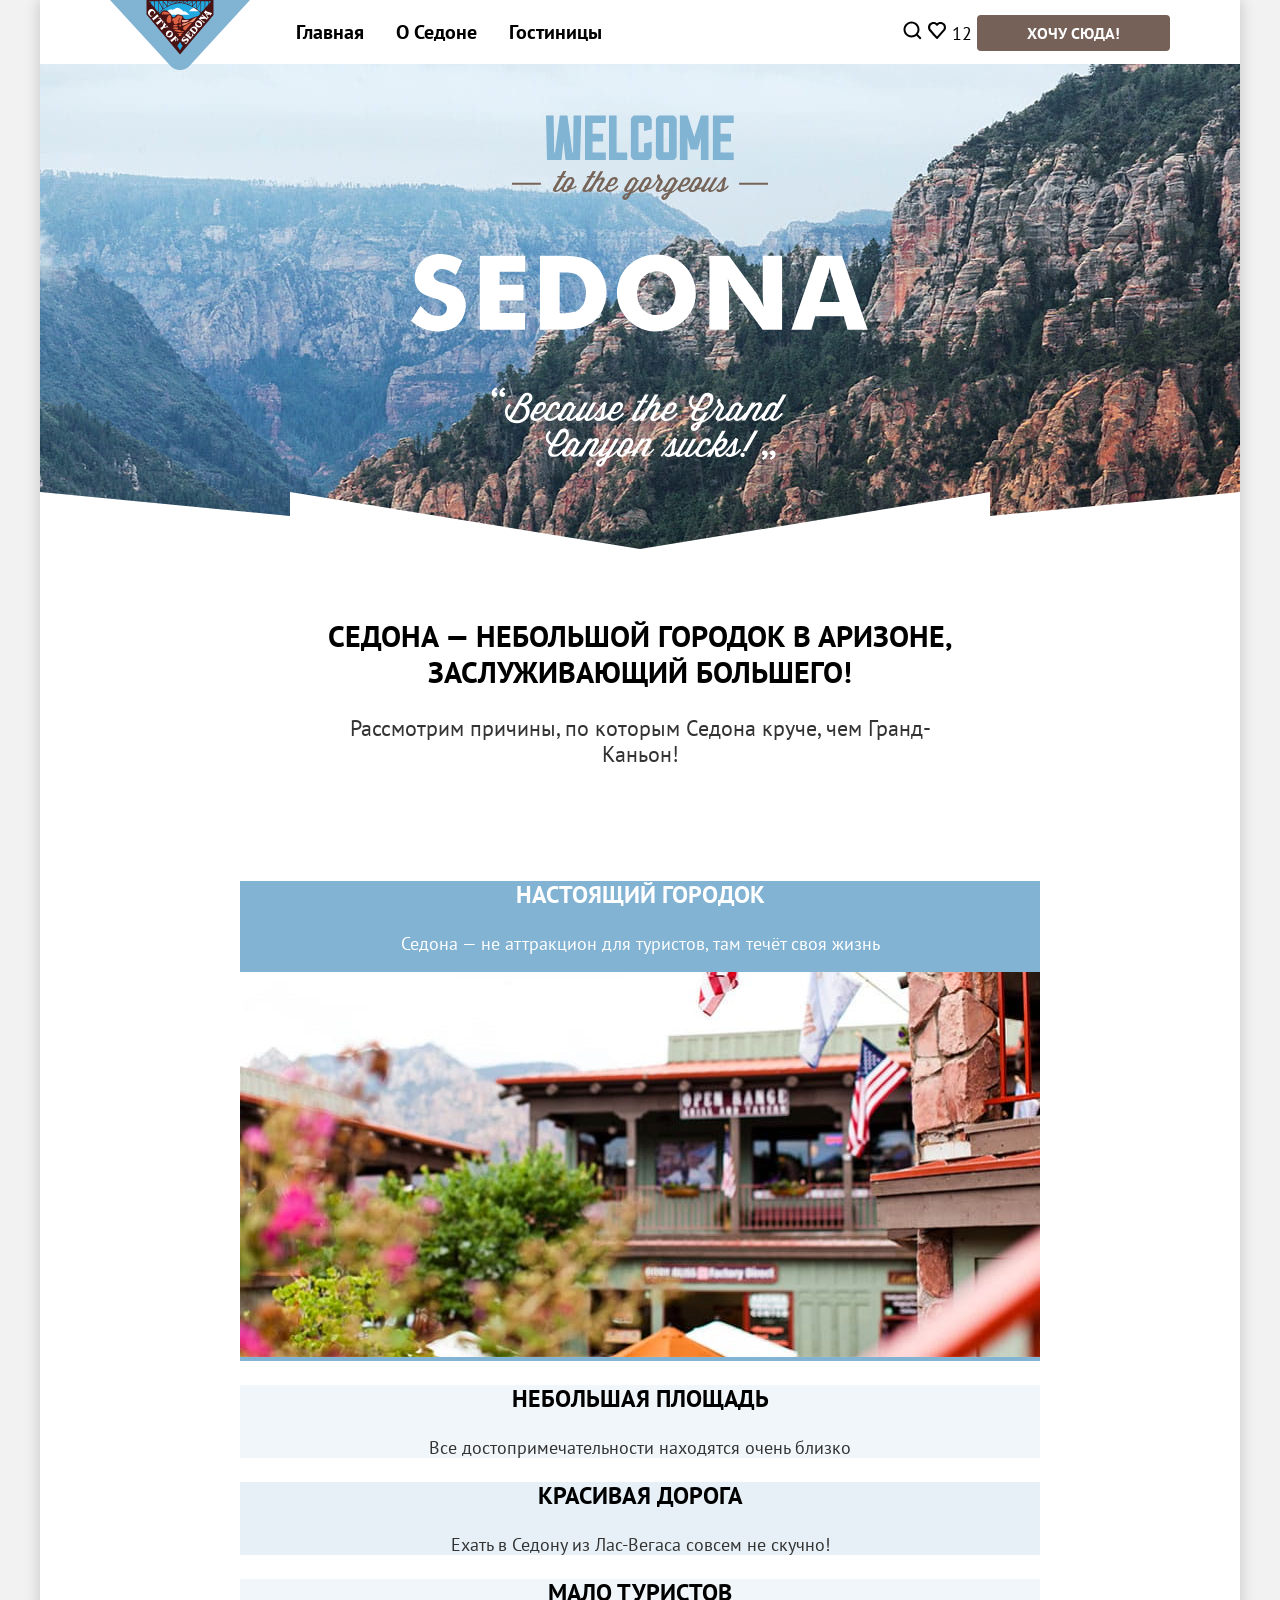
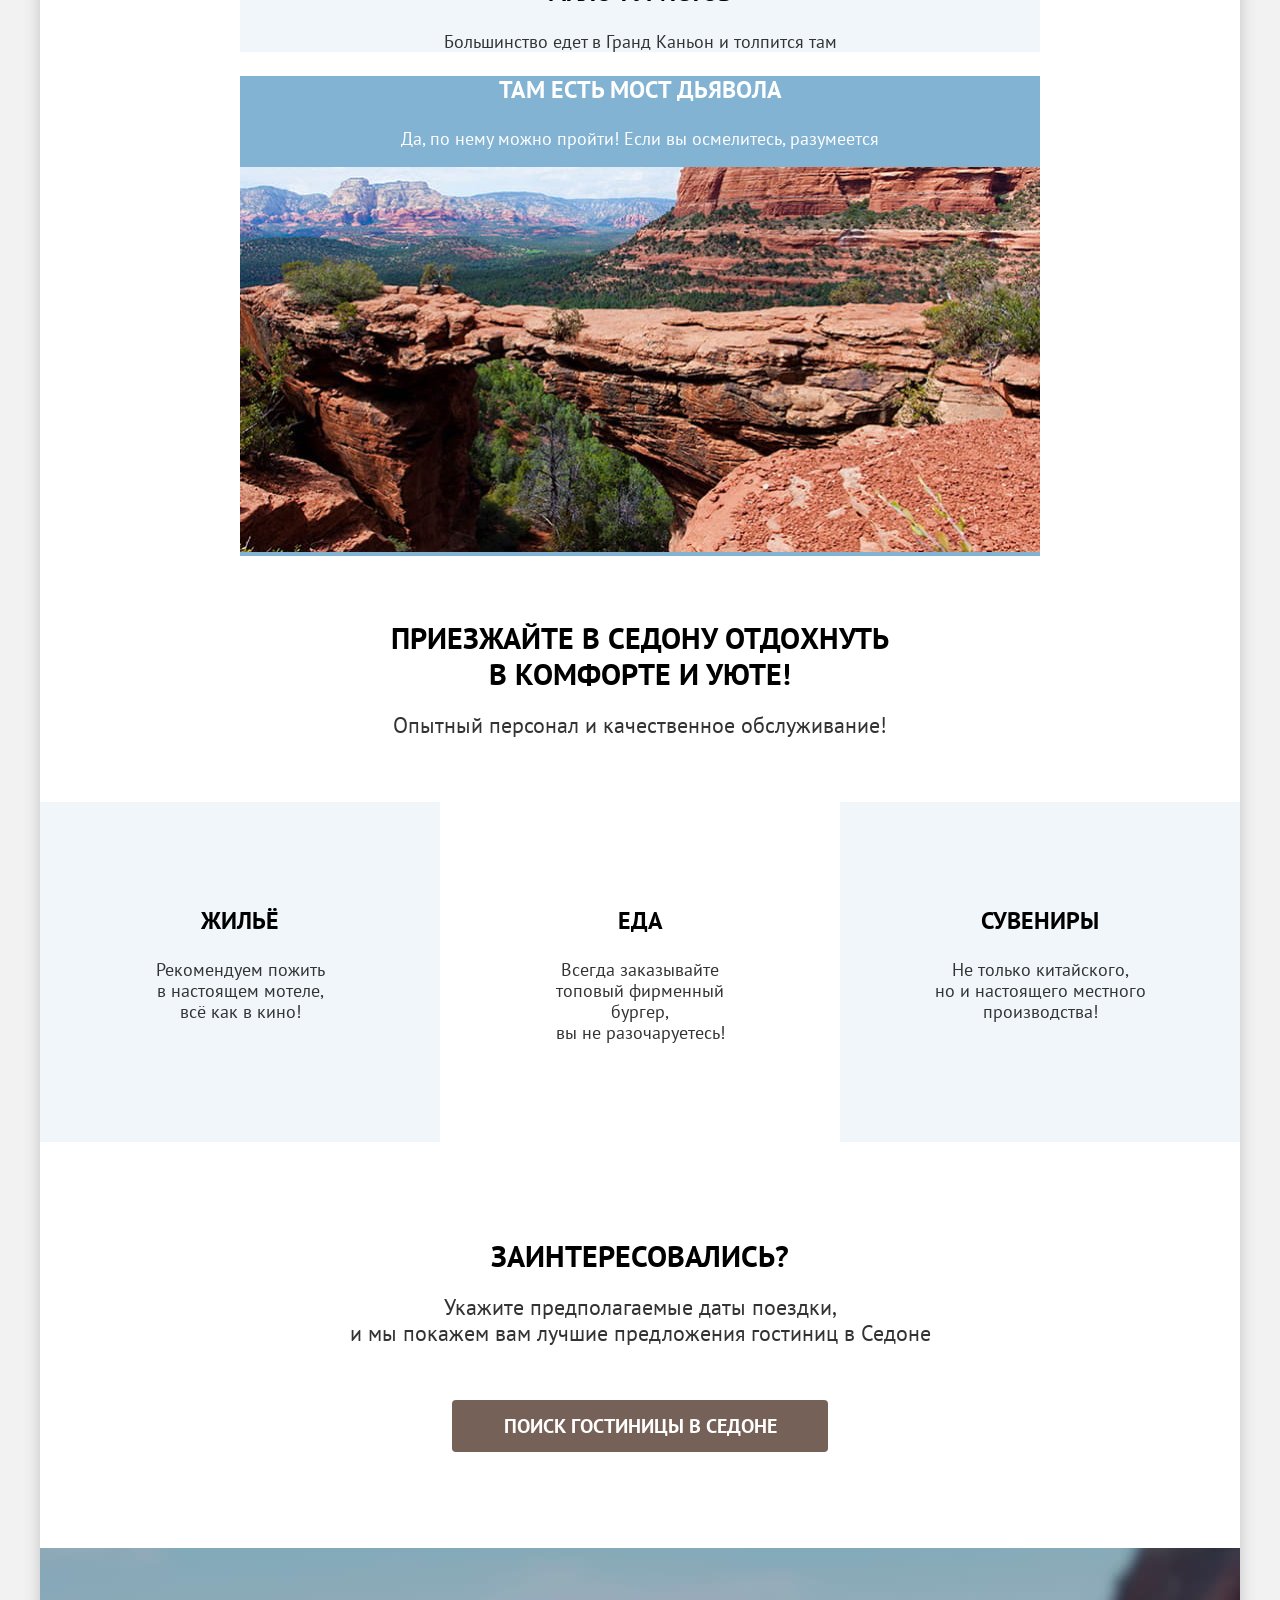
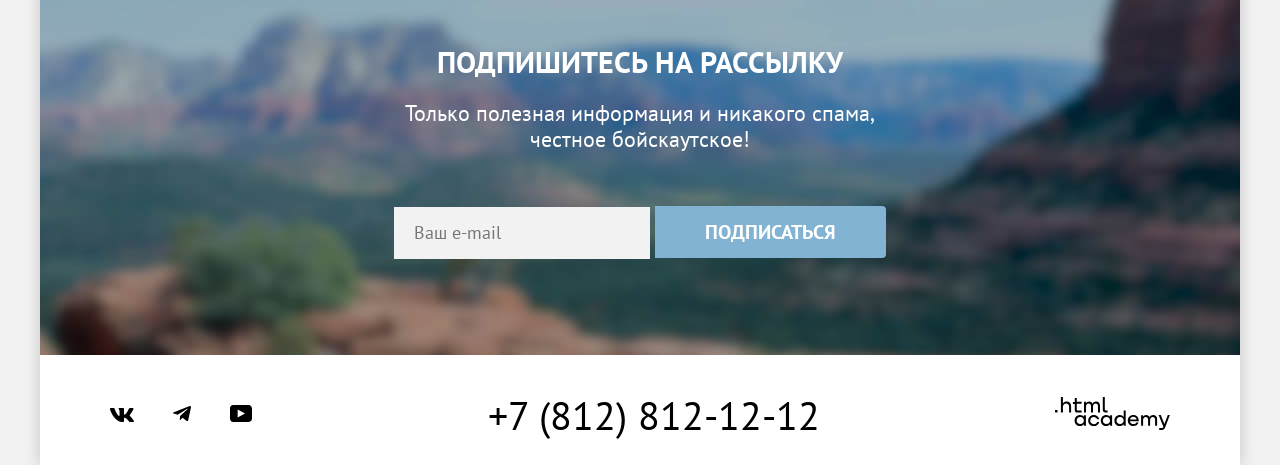
==== index.html @ b85d34f6 "feat: добавить флекс-разметку для сеток страниц (add flex layout for page grids)" ====
<!doctype html>
<html lang="ru">
  <head>
    <meta charset="utf-8" />
    <title>HTML Academy: Седона</title>
    <link rel="stylesheet" href="styles/styles.css" />
  </head>
  <body>
    <div class="container">
      <header class="page-header">
        <div class="page-header__logo logo">
          <a href="index.html" class="logo__link">
            <img src="images/main-logo.svg" width="140" height="70" alt="Логотип Седоны" class="logo__image" />
          </a>
        </div>
        <nav class="page-header__navigation navigation">
          <ul class="navigation__list">
            <li class="navigation__item">
              <a href="index.html" class="navigation__link navigation__link--active" aria-current="page">Главная</a>
            </li>
            <li class="navigation__item">
              <a href="#" class="navigation__link">О Седоне</a>
            </li>
            <li class="navigation__item">
              <a href="catalog.html" class="navigation__link">Гостиницы</a>
            </li>
          </ul>
        </nav>
        <ul class="page-header__user-menu user-menu">
          <li class="user-menu__item">
            <a href="#" class="user-menu__link user-menu__link--search">
              <svg role="img" aria-hidden="true" aria-label="Поиск" width="20" height="20" viewBox="0 0 20 20" xmlns="http://www.w3.org/2000/svg">
                <path
                  d="M19.5 18.0083L15.8 14.3287C16.8 13.0359 17.5 11.3453 17.5 9.4558C17.5 5.08011 13.9 1.5 9.5 1.5C5.1 1.5 1.5 5.17956 1.5 9.55525C1.5 13.9309 5.1 17.511 9.5 17.511C11.3 17.511 13 16.9144 14.4 15.8204L18.1 19.5L19.5 18.0083ZM9.5 15.5221C6.2 15.5221 3.5 12.837 3.5 9.55525C3.5 6.27348 6.2 3.5884 9.5 3.5884C12.8 3.5884 15.5 6.27348 15.5 9.55525C15.5 12.837 12.8 15.5221 9.5 15.5221Z"
                />
              </svg>
              <span class="visually-hidden">Поиск</span>
            </a>
          </li>
          <li class="user-menu__item">
            <a href="#" class="user-menu__link user-menu__link--favorites">
              <svg role="img" aria-hidden="true" aria-label="Избранное" width="20" height="20" viewBox="0 0 20 20" xmlns="http://www.w3.org/2000/svg">
                <path
                  d="M9.9 19C9.6 19 9.3 18.9 9.1 18.6C3.7 12.5 2.4 11.1 2.1 10.7C1.4 9.8 1 8.6 1 7.4C1 4.4 3.4 2 6.5 2C7.8 2 9 2.5 10 3.3C11 2.5 12.3 2 13.5 2C16.5 2 19 4.4 19 7.4C19 8.7 18.5 9.9 17.7 10.8L10.7 18.7C10.5 18.9 10.3 19 9.9 19ZM3.9 9.5C4.2 9.9 7.4 13.5 10 16.4L16.2 9.4C16.7 8.9 16.9 8.2 16.9 7.4C16.9 5.6 15.4 4.1 13.6 4.1C12.6 4.1 11.6 4.6 10.9 5.4C10.6 5.7 10.3 5.8 10 5.8C9.7 5.8 9.4 5.6 9.2 5.4C8.5 4.6 7.5 4.1 6.5 4.1C4.7 4.1 3.2 5.6 3.2 7.4C3.1 8.3 3.5 9 3.9 9.5C3.8 9.5 3.8 9.5 3.9 9.5Z"
                />
              </svg>
              <span class="visually-hidden">Избранное</span>
              <span class="user-menu__count">12</span>
            </a>
          </li>
          <li class="user-menu__item">
            <a href="#" class="button button--brown">Хочу сюда!</a>
          </li>
        </ul>
      </header>
      <main class="page-main">
        <section class="page-main__hero hero">
          <h1 class="visually-hidden">Город Седона</h1>
          <img
            src="images/index-hero/hero-welcome.svg"
            width="458"
            height="352"
            alt="Welcome to the gorgeous Sedona because the Grand Canyon sucks!"
            class="hero__image"
          />
        </section>
        <section class="page-main__advantages advantages">
          <h2 class="advantages__title">Седона — небольшой городок в Аризоне, заслуживающий большего!</h2>
          <p class="advantages__description">Рассмотрим причины, по которым Седона круче, чем Гранд-Каньон!</p>
          <ul class="advantages__list">
            <li class="advantages__item advantages__item--blue">
              <h3 class="advantages__item-title">Настоящий городок</h3>
              <p class="advantages__item-description">Седона — не аттракцион для туристов, там течёт своя жизнь</p>
              <img src="images/advantages/advantages-1.jpg" width="800" height="385" alt="Фото одной из улиц Седоны" class="advantages__item-image" />
            </li>
            <li class="advantages__item">
              <h3 class="advantages__item-title">Небольшая площадь</h3>
              <p class="advantages__item-description">Все достопримечательности находятся очень близко</p>
            </li>
            <li class="advantages__item advantages__item--lightblue">
              <h3 class="advantages__item-title">Красивая дорога</h3>
              <p class="advantages__item-description">Ехать в Седону из Лас-Вегаса совсем не скучно!</p>
            </li>
            <li class="advantages__item">
              <h3 class="advantages__item-title">Мало туристов</h3>
              <p class="advantages__item-description">Большинство едет в Гранд Каньон и толпится там</p>
            </li>
            <li class="advantages__item advantages__item--blue">
              <h3 class="advantages__item-title">Там есть мост дьявола</h3>
              <p class="advantages__item-description">Да, по нему можно пройти! Если вы осмелитесь, разумеется</p>
              <img src="images/advantages/advantages-2.jpg" width="800" height="385" alt="Фото моста дьявола" class="advantages__item-image" />
            </li>
          </ul>
        </section>
        <section class="page-main__services services">
          <h2 class="services__title">Приезжайте в Седону отдохнуть в комфорте и уюте!</h2>
          <p class="services__description">Опытный персонал и качественное обслуживание!</p>
          <ul class="services__list">
            <li class="services__item services__item--lightblue">
              <h3 class="services__item-title">Жильё</h3>
              <p class="services__item-description">Рекомендуем пожить<br> в настоящем мотеле,<br> всё как в кино!</p>
            </li>
            <li class="services__item">
              <h3 class="services__item-title">Еда</h3>
              <p class="services__item-description">Всегда заказывайте<br> топовый фирменный бургер,<br> вы не разочаруетесь!</p>
            </li>
            <li class="services__item services__item--lightblue">
              <h3 class="services__item-title">Сувениры</h3>
              <p class="services__item-description">Не только китайского,<br> но и настоящего местного<br> производства!</p>
            </li>
          </ul>
        </section>
        <section class="page-main__hotel-search hotel-search">
          <h2 class="hotel-search__title">Заинтересовались?</h2>
          <p class="hotel-search__description">Укажите предполагаемые даты поездки,<br> и мы покажем вам лучшие предложения гостиниц в Седоне</p>
          <button type="button" class="hotel-search__button button button--brown">Поиск гостиницы в Седоне</button>
        </section>
        <section class="page-main__subscription subscription">
          <h2 class="subscription__title">Подпишитесь на рассылку</h2>
          <p class="subscription__description">Только полезная информация и никакого спама, честное бойскаутское!</p>
          <form class="subscription__form" action="https://echo.htmlacademy.ru/" method="post">
            <label class="visually-hidden" for="email">Введите адрес электронной почты:</label>
            <input id="email" class="subscription__email" type="email" name="subscription-email" placeholder="Ваш e-mail" required />
            <button class="subscription__button button button--blue" type="submit">Подписаться</button>
          </form>
        </section>
      </main>
      <footer class="page-footer">
        <section class="page-footer__social-links social-links">
          <h2 class="visually-hidden">Социальные сети</h2>
          <ul class="social-links__list">
            <li class="social-links__item">
              <a href="https://vk.com/htmlacademy" class="social-links__link">
                <svg
                  role="img"
                  aria-hidden="true"
                  aria-label="Vkontakte"
                  focusable="false"
                  width="24"
                  height="14"
                  viewBox="0 0 24 14"
                  xmlns="http://www.w3.org/2000/svg"
                >
                  <path
                    fill-rule="evenodd"
                    clip-rule="evenodd"
                    d="M23.45 0.948C23.616 0.402 23.45 0 22.655 0H20.03C19.362 0 19.054 0.347 18.887 0.73C18.887 0.73 17.552 3.926 15.661 6.002C15.049 6.604 14.771 6.795 14.437 6.795C14.27 6.795 14.019 6.604 14.019 6.057V0.948C14.019 0.292 13.835 0 13.279 0H9.151C8.734 0 8.483 0.304 8.483 0.593C8.483 1.214 9.429 1.358 9.526 3.106V6.904C9.526 7.737 9.373 7.888 9.039 7.888C8.149 7.888 5.984 4.677 4.699 1.003C4.45 0.288 4.198 0 3.527 0H0.9C0.15 0 0 0.347 0 0.73C0 1.412 0.89 4.8 4.145 9.281C6.315 12.341 9.37 14 12.153 14C13.822 14 14.028 13.632 14.028 12.997V10.684C14.028 9.947 14.186 9.8 14.715 9.8C15.105 9.8 15.772 9.992 17.33 11.467C19.11 13.216 19.403 14 20.405 14H23.03C23.78 14 24.156 13.632 23.94 12.904C23.702 12.18 22.852 11.129 21.725 9.882C21.113 9.172 20.195 8.407 19.916 8.024C19.527 7.533 19.638 7.314 19.916 6.877C19.916 6.877 23.116 2.451 23.449 0.948H23.45Z"
                  />
                </svg>
                <span class="visually-hidden">Vkontakte</span>
              </a>
            </li>
            <li class="social-links__item">
              <a href="https://t.me/htmlacademy " class="social-links__link">
                <svg
                  role="img"
                  aria-hidden="true"
                  aria-label="Telegram"
                  focusable="false"
                  width="18"
                  height="16"
                  viewBox="0 0 18 16"
                  xmlns="http://www.w3.org/2000/svg"
                >
                  <path
                    d="M16.785 0.0992597L0.840489 6.24776C-0.247661 6.68481 -0.241365 7.29184 0.640845 7.56253L4.73445 8.83953L14.2058 2.8637C14.6537 2.59121 15.0629 2.7378 14.7265 3.03636L7.05283 9.96185H7.05103L7.05283 9.96275L6.77045 14.1823C7.18413 14.1823 7.36669 13.9925 7.59871 13.7686L9.58705 11.8351L13.7229 14.89C14.4855 15.31 15.0332 15.0941 15.2229 14.1841L17.9379 1.38885C18.2158 0.274623 17.5126 -0.229883 16.785 0.0992597Z"
                  />
                </svg>
                <span class="visually-hidden">Telegram</span>
              </a>
            </li>
            <li class="social-links__item">
              <a href="https://www.youtube.com/user/htmlacademyru" class="social-links__link">
                <svg
                  role="img"
                  aria-hidden="true"
                  aria-label="Youtube"
                  focusable="false"
                  width="22"
                  height="17"
                  viewBox="0 0 22 17"
                  xmlns="http://www.w3.org/2000/svg"
                >
                  <path
                    d="M18.607 0H3.17413C1.31343 0 0 1.59375 0 3.4V13.4937C0 15.4062 1.31343 17 3.17413 17H18.8259C20.4677 17 22 15.4062 22 13.6V3.4C21.7811 1.59375 20.4677 0 18.607 0ZM7.66169 12.5375V4.4625L14.995 8.5L7.66169 12.5375Z"
                  />
                </svg>
                <span class="visually-hidden">Youtube</span>
              </a>
            </li>
          </ul>
        </section>
        <div class="page-footer__contacts contacts">
          <a href="tel:+78128121212" class="contacts__phone">+7 (812) 812-12-12</a>
        </div>
        <div class="page-footer__logo logo">
          <a href="https://htmlacademy.ru/intensive/htmlcss" class="logo__link">
            <img src="images/footer-logo.svg" width="115" height="33" alt="Логотип команды htmlacademy" class="logo__image" />
          </a>
        </div>
      </footer>
    </div>
  </body>
</html>
---- styles/styles.css ----
/* Fonts */
@font-face {
  font-family: 'PT Sans';
  font-style: normal;
  font-weight: 400;
  src: url('../fonts/ptsans-400.woff2') format('woff2');
  font-display: swap;
}

@font-face {
  font-family: 'PT Sans';
  font-style: normal;
  font-weight: 700;
  src: url('../fonts/ptsans-700.woff2') format('woff2');
  font-display: swap;
}

/* Global */

:root {
  /* colors */
  --color-white: #ffffff;
  --color-black: #000000;
  --color-grey: #333333;
  --color-blue: #82b3d3;
  --color-blue-dark: #68a2ca;
  --color-blue-alt: #83b3d3;
  --color-brown: #756157;
  --color-brown-dark: #615048;
  --color-green: #7db54f;
  --color-green-dark: #6c9e42;
  --color-steel-teal: #3f5e72;
  --color-light-gray: #e5e5e5;
  --color-off-white: #f2f2f2;
  --color-coral-red: #ff5757;

  /* colors with opacity */
  --color-white-30: color-mix(in srgb, var(--color-white) 30%, transparent);
  --color-blue-20: color-mix(in srgb, var(--color-blue-alt) 20%, transparent);
  --color-blue-12: color-mix(in srgb, var(--color-blue-alt) 12%, transparent);
  --color-black-20: color-mix(in srgb, var(--color-black) 20%, transparent);
  --color-black-30: color-mix(in srgb, var(--color-black) 30%, transparent);
}

.visually-hidden {
  position: absolute;
  width: 1px;
  height: 1px;
  margin: -1px;
  border: 0;
  padding: 0;
  white-space: nowrap;
  clip-path: inset(100%);
  clip: rect(0 0 0 0);
  overflow: hidden;
}

.button {
  padding: 8px 50px;
  border: none;
  border-radius: 4px;
  font-family: 'PT Sans';
  font-size: 16px;
  font-weight: 700;
  line-height: 20px;
  text-transform: uppercase;
  text-decoration: none;
  color: var(--color-white);
  cursor: pointer;

  &.button--brown {
    background-color: var(--color-brown);
  }

  &.button--blue {
    background-color: var(--color-blue);
  }

  &.button--green {
    background-color: var(--color-green);
  }

  &.button--reset {
    background-color: transparent;
  }
}

.container {
  display: flex;
  flex-direction: column;
  margin: 0 auto;
  min-height: 100%;
  width: 1200px;
  background-color: var(--color-white);
  box-shadow: 0 0 15px 0 var(--color-black-20);
}

*,
*::before,
*::after {
  box-sizing: border-box;
}

img {
  max-width: 100%;
  height: auto;
  object-fit: cover;
}

html,
body {
  height: 100%;
  margin: 0;
  padding: 0;
}

body {
  background-color: var(--color-off-white);
  font-family: 'PT Sans', sans-serif;
  font-size: 18px;
  line-height: 21px;
  text-align: center;
  color: var(--color-black);
}

/* Header */

.page-header {
  display: flex;
  padding-inline: 70px;
  min-height: 64px;

  .page-header__logo {
    z-index: 1;
    align-self: start;
    margin-right: 30px;
    margin-bottom: -10px;
  }
}

.navigation {
  .navigation__list {
    display: flex;
    flex-wrap: wrap;
    align-items: center;
    margin: 0;
    padding: 0;
    width: 465px;
    list-style: none;
  }

  .navigation__link {
    display: block;
    padding: 20px 16px;
    font-size: 20px;
    font-weight: 700;
    line-height: 24px;
    color: inherit;
    text-decoration: none;
  }
}

.user-menu {
  display: flex;
  justify-content: space-between;
  align-items: center;
  margin: 0;
  margin-left: auto;
  padding: 0;
  width: 268px;
  list-style: none;

  .user-menu__link {
    display: block;
    text-decoration: none;
    color: var(--color-black);
  }

  .user-menu__link > span {
    color: var(--color-black);
  }
}

/* Main Index */

.page-main {
  flex-grow: 1;
}

.hero {
  display: flex;
  flex-direction: column;
  align-items: center;
  padding-block: 51px 82px;
  min-height: 485px;
  background:
    url('../images/index-hero/hero-background-mask.svg') no-repeat center bottom / 100% auto,
    var(--color-steel-teal) url('../images/index-hero/hero-background.jpg') no-repeat center top / cover;
}

.advantages {
  display: flex;
  flex-direction: column;
  align-items: center;
  padding-top: 69px;

  .advantages__title {
    margin-top: 0;
    margin-bottom: 25px;
    width: 625px;
    font-size: 30px;
    font-weight: 700;
    line-height: 36px;
    text-transform: uppercase;
  }

  .advantages__description {
    margin-top: 0;
    margin-bottom: 90px;
    width: 655px;
    font-size: 22px;
    line-height: 26px;
    color: var(--color-grey);
  }

  .advantages__list {
    margin: 0;
    padding: 0;
    list-style: none;
  }
}

.advantages__item {
  background-color: var(--color-blue-12);

  .advantages__item-title {
    font-size: 24px;
    font-weight: 700;
    line-height: 28px;
    text-transform: uppercase;
  }

  .advantages__item-description {
    color: var(--color-grey);
  }
}

.advantages__item--blue {
  background-color: var(--color-blue);
  color: var(--color-white);

  .advantages__item-description {
    color: var(--color-white);
  }
}

.advantages__item--lightblue {
  background-color: var(--color-blue-20);
}

.services {
  display: flex;
  flex-direction: column;
  align-items: center;
  padding-top: 64px;

  .services__title {
    margin-top: 0;
    margin-bottom: 20px;
    width: 510px;
    font-size: 30px;
    font-weight: 700;
    line-height: 36px;
    text-transform: uppercase;
  }

  .services__description {
    margin-top: 0;
    margin-bottom: 64px;
    width: 495px;
    font-size: 22px;
    line-height: 26px;
    color: var(--color-grey);
  }

  .services__list {
    display: flex;
    flex-wrap: wrap;
    margin: 0;
    padding: 0;
    list-style: none;
  }
}

.services__item {
  padding: 81px 85px;
  width: 400px;

  .services__item-title {
    font-size: 24px;
    font-weight: 700;
    line-height: 28px;
    text-transform: uppercase;
  }

  .services__item-description {
    color: var(--color-grey);
  }

  &.services__item--lightblue {
    background-color: var(--color-blue-12);
  }
}

.hotel-search {
  display: flex;
  flex-direction: column;
  align-items: center;
  padding-block: 96px;

  .hotel-search__title {
    margin-top: 0;
    margin-bottom: 20px;
    width: 300px;
    font-size: 30px;
    font-weight: 700;
    line-height: 36px;
    text-transform: uppercase;
  }

  .hotel-search__description {
    margin-top: 0;
    margin-bottom: 54px;
    width: 595px;
    font-size: 22px;
    line-height: 26px;
    color: var(--color-grey);
  }

  .hotel-search__button {
    width: 376px;
    font-size: 20px;
    line-height: 36px;
  }
}

.subscription {
  display: flex;
  flex-direction: column;
  align-items: center;
  padding-block: 96px;
  background: var(--color-steel-teal) url('../images/subscription/subscription-background.jpg') no-repeat center / cover;
  color: var(--color-white);

  .subscription__title {
    margin-top: 0;
    margin-bottom: 20px;
    width: 410px;
    font-size: 30px;
    font-weight: 700;
    line-height: 36px;
    text-transform: uppercase;
  }

  .subscription__description {
    margin-top: 0;
    margin-bottom: 54px;
    width: 480px;
    font-size: 22px;
    line-height: 26px;
  }

  .subscription__email {
    padding: 14px 20px;
    background-color: var(--color-off-white);
    border: none;
    font-family: 'PT Sans';
    font-size: 18px;
    line-height: 24px;
    color: var(--color-black);
    outline: none;
  }

  .subscription__button {
    border-radius: 0 4px 4px 0;
    font-size: 20px;
    line-height: 36px;
  }
}

.subscription--white-bg {
  background: none;
  color: var(--color-black);

  .subscription__description {
    color: var(--color-grey);
  }
}

/* Footer */

.page-footer {
  display: flex;
  justify-content: space-between;
  align-items: center;
  padding: 40px 70px 30px;
}

.social-links {
  .social-links__list {
    display: flex;
    justify-content: space-between;
    align-items: center;
    margin: 0;
    padding: 0;
    width: 142px;
    list-style: none;
  }
}

.contacts {
  width: 720px;

  .contacts__phone {
    font-size: 40px;
    line-height: 40px;
    text-transform: uppercase;
    text-decoration: none;
    color: inherit;
  }
}

.page-footer__logo {
  width: 115px;
}

/* Main Catalog */

.catalog {
  display: flex;
  flex-direction: column;
  align-items: start;
  padding: 70px;
  padding-top: 35px;
  background: var(--color-steel-teal) url('../images/catalog-filters/filters-background.jpg') no-repeat center / cover;
  color: var(--color-white);

  .catalog__title {
    margin-block: 0;
    font-size: 60px;
    font-weight: 700;
    line-height: 78px;
  }
}

.breadcrumbs {
  display: flex;
  margin-top: 0;
  margin-bottom: 40px;
  padding: 0;
  width: 114px;
  list-style: none;

  .breadcrumbs__link {
    font-size: 16px;
    line-height: 21px;
    text-decoration: none;
    color: inherit;
  }
}

.filters {
  display: flex;
  flex-wrap: nowrap;
  align-items: flex-start;
  width: 1060px;

  .filters__group {
    margin: 0;
    padding: 0;
    border: none;
  }

  .filters__group-title {
    padding: 0;
    font-size: 20px;
    font-weight: 700;
    line-height: 24px;
  }

  .filters__group-list {
    margin: 0;
    padding: 0;
    list-style: none;
  }

  .filters__control {
    line-height: 23px;
  }

  .filters__price-input {
    padding: 12px 20px;
    background-color: var(--color-off-white);
    border: none;
    font-family: 'PT Sans';
    font-size: 18px;
    font-weight: 700;
    line-height: 24px;
    color: var(--color-black);
    outline: none;
  }

  .filters__price-input[name='price-from'] {
    border-radius: 4px 0 0 4px;
  }

  .filters__price-input[name='price-to'] {
    border-radius: 0 4px 4px 0;
  }

  .filters__price-input::-webkit-inner-spin-button,
  .filters__price-input::-webkit-outer-spin-button {
    appearance: none;
  }

  .filters__price-label {
    line-height: 24px;
    color: var(--color-black-30);
  }
}

.hotel-results {
  padding: 50px 70px 60px;

  .hotel-results__title {
    width: 340px;
    font-size: 30px;
    font-weight: 700;
    line-height: 36px;
    text-transform: uppercase;
  }

  .hotel-results__select {
    padding: 14px 20px;
    width: 292px;
    border: 2px solid var(--color-light-gray);
    border-radius: 4px;
    font-family: 'PT Sans';
    font-size: 18px;
    line-height: 21px;
    color: var(--color-grey);
    appearance: none;
  }
}

.sort-list {
  display: flex;
  justify-content: space-between;
  margin: 0;
  padding: 0;
  width: 160px;
  list-style: none;
}

.hotels-list {
  display: flex;
  flex-wrap: wrap;
  gap: 20px;
  margin-top: 0;
  margin-bottom: 80px;
  padding: 0;
  list-style: none;
}

.hotel-card {
  width: 340px;
  border: 1px solid var(--color-light-gray);
  border-radius: 4px;
  color: var(--color-grey);

  .hotel-card__photo-link {
    text-decoration: none;
    color: var(--color-black);
  }

  .hotel-card__title {
    font-size: 24px;
    font-weight: 700;
    line-height: 28px;
  }

  .hotel-card__rating-badge {
    padding: 9px 22px;
    border-radius: 4px;
    background-color: var(--color-off-white);
    font-size: 16px;
    line-height: 20px;
    text-transform: uppercase;
  }
}

.pagination {
  display: flex;
  column-gap: 8px;
  margin: 0;
  padding: 0;
  list-style: none;

  .pagination__item--dots > span {
    display: flex;
    justify-content: center;
    align-items: center;
    width: 60px;
    height: 60px;
    font-size: 20px;
    line-height: 26px;
  }

  .pagination__link {
    display: flex;
    justify-content: center;
    align-items: center;
    width: 60px;
    height: 60px;
    border-radius: 4px;
    background-color: var(--color-blue);
    font-size: 20px;
    font-weight: 700;
    line-height: 36px;
    text-decoration: none;
    text-transform: uppercase;
    color: var(--color-white);
  }

  .pagination__link--active {
    background-color: var(--color-off-white);
    color: var(--color-black);
  }
}
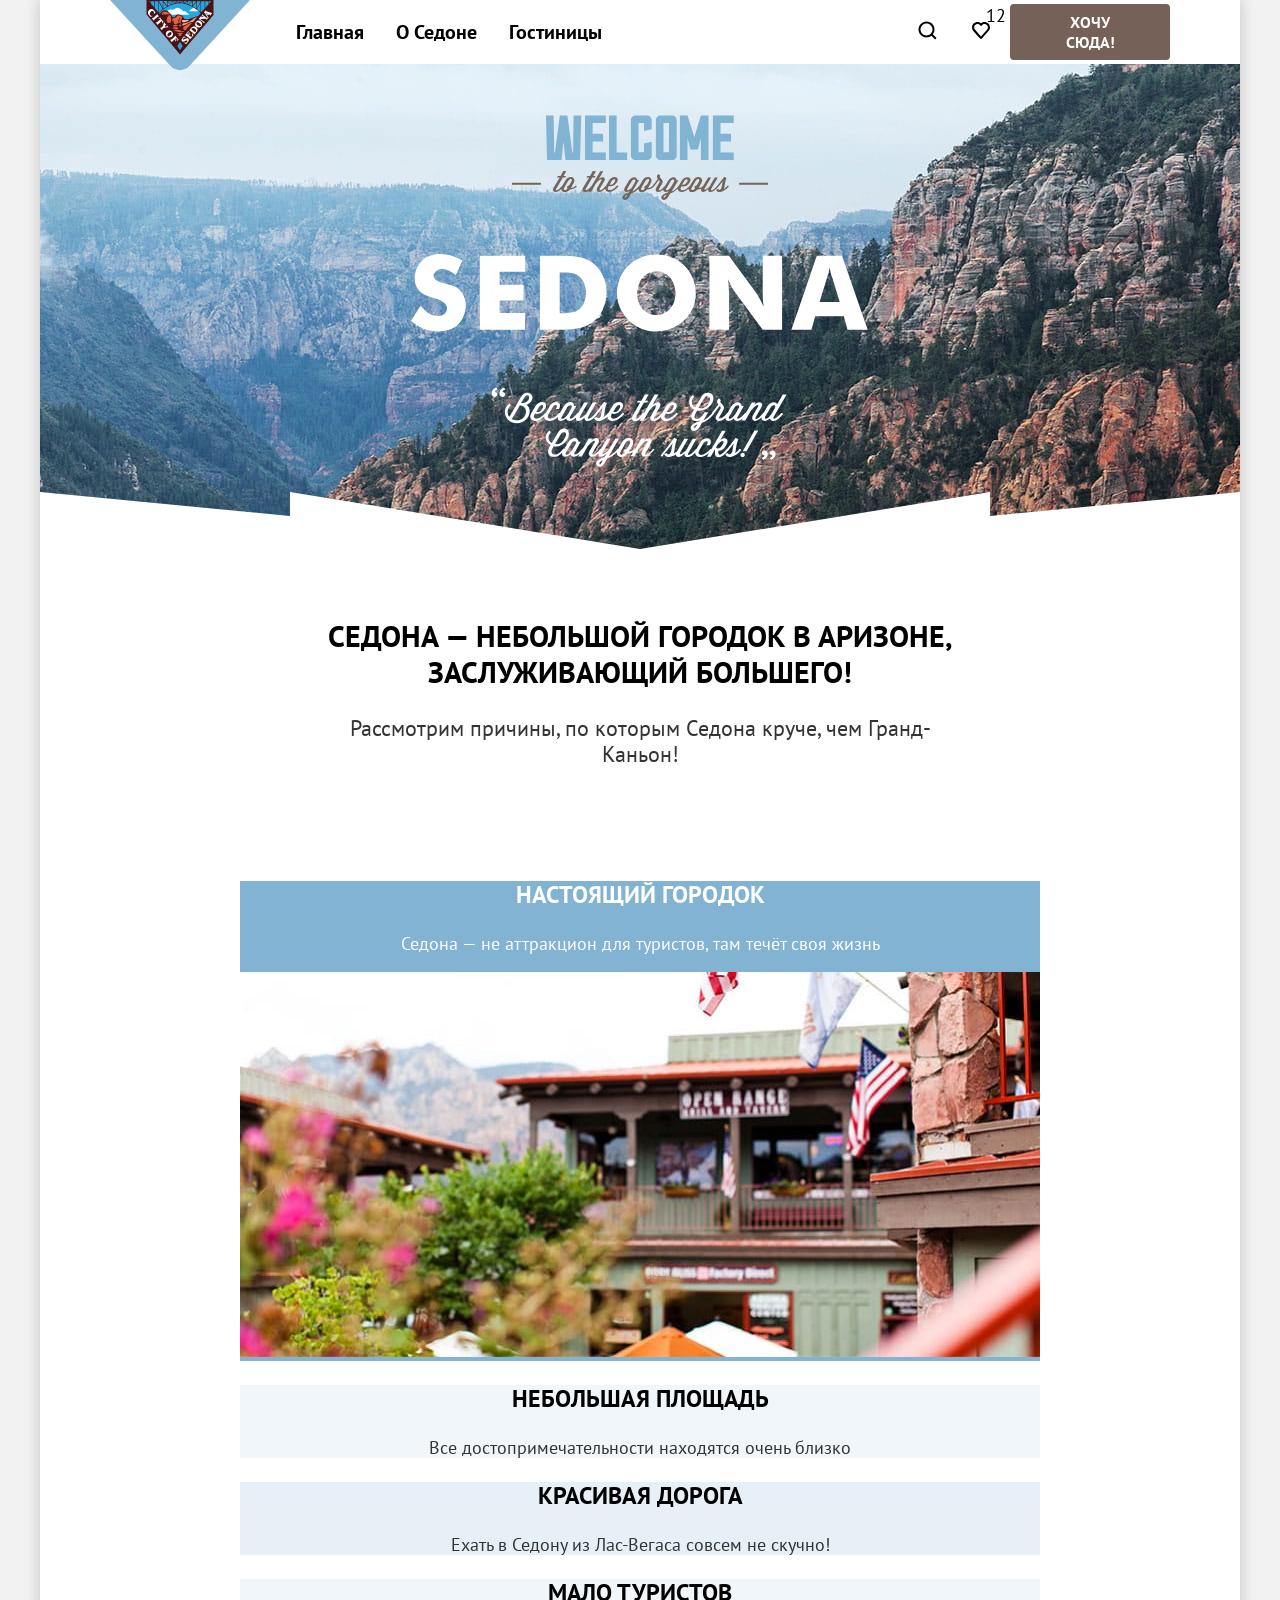
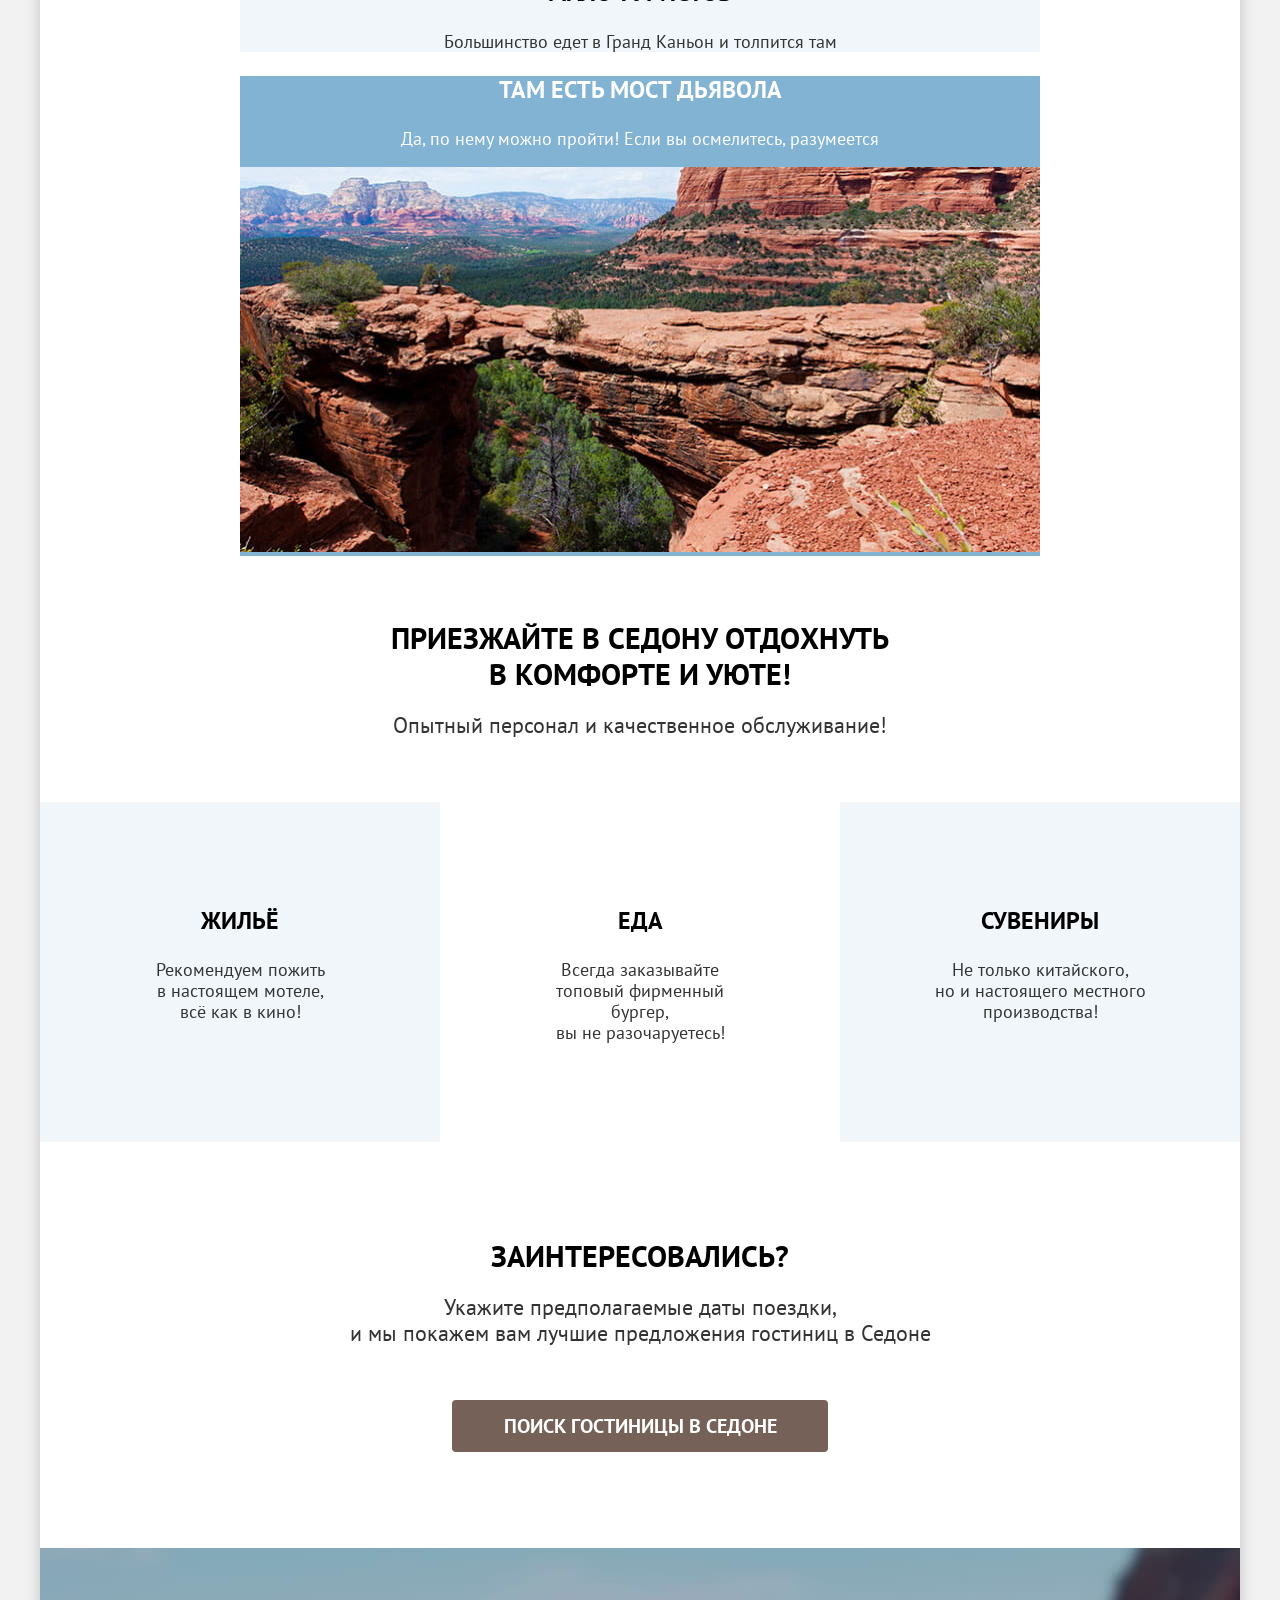
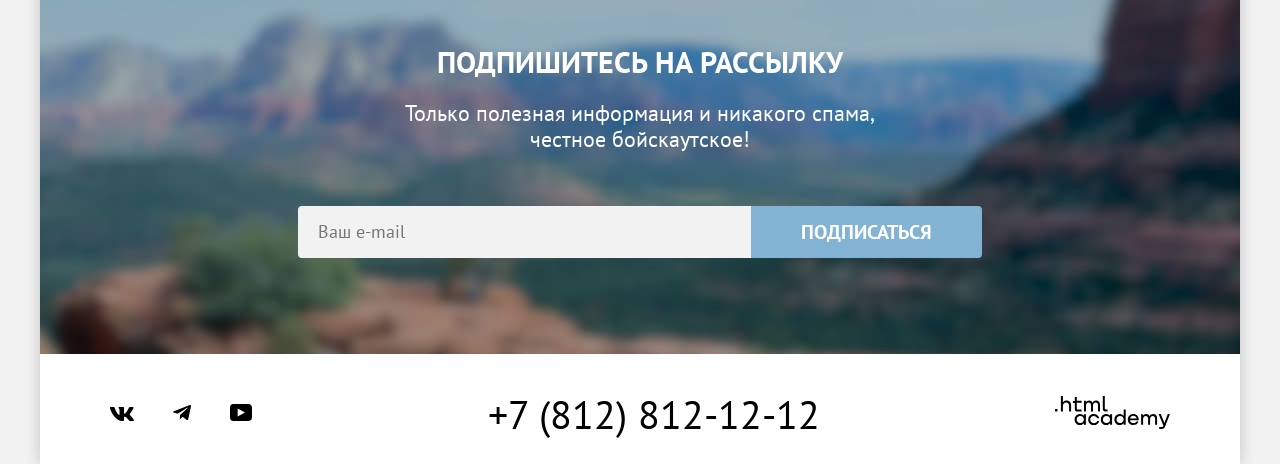
==== commit 9b0ccd6c: "fix: поправить разметку и стили (fix markup and styles)" ====
--- a/index.html
+++ b/index.html
@@ -49,7 +49,7 @@
             </a>
           </li>
           <li class="user-menu__item">
-            <a href="#" class="button button--brown">Хочу сюда!</a>
+            <a href="#" class="user-menu__button button button--brown">Хочу сюда!</a>
           </li>
         </ul>
       </header>
--- a/styles/styles.css
+++ b/styles/styles.css
@@ -56,6 +56,7 @@
 }
 
 .button {
+  display: block;
   padding: 8px 50px;
   border: none;
   border-radius: 4px;
@@ -171,12 +172,22 @@
   list-style: none;
 
   .user-menu__link {
+    position: relative;
     display: block;
+    padding: 20px 15px;
     text-decoration: none;
     color: var(--color-black);
   }
 
-  .user-menu__link > span {
+  .user-menu__button {
+    width: 160px;
+    padding-inline: 34px;
+  }
+
+  .user-menu__count {
+    position: absolute;
+    top: 5px;
+    right: 0;
     color: var(--color-black);
   }
 }
@@ -370,10 +381,18 @@
     line-height: 26px;
   }
 
+  .subscription__form {
+    display: flex;
+    flex-wrap: wrap;
+    width: 684px;
+  }
+
   .subscription__email {
+    flex-grow: 1;
     padding: 14px 20px;
+    border: none;
+    border-radius: 4px 0 0 4px;
     background-color: var(--color-off-white);
-    border: none;
     font-family: 'PT Sans';
     font-size: 18px;
     line-height: 24px;
@@ -530,9 +549,15 @@
 }
 
 .hotel-results {
+  display: flex;
+  flex-wrap: wrap;
+  align-items: center;
+  row-gap: 40px;
   padding: 50px 70px 60px;
 
   .hotel-results__title {
+    margin: 0;
+    margin-right: 200px;
     width: 340px;
     font-size: 30px;
     font-weight: 700;
@@ -541,6 +566,7 @@
   }
 
   .hotel-results__select {
+    margin-right: auto;
     padding: 14px 20px;
     width: 292px;
     border: 2px solid var(--color-light-gray);
@@ -560,6 +586,31 @@
   padding: 0;
   width: 160px;
   list-style: none;
+
+  .sort-list__link {
+    display: block;
+    padding: 14px 12px;
+    width: 48px;
+    height: 48px;
+    border: 2px solid var(--color-light-gray);
+    border-radius: 4px;
+  }
+
+  .sort-list__link--active {
+    border-color: var(--color-black);
+  }
+
+  .sort-list__link[href='catalog.html?view=tile'] {
+    background: url('../images/decorative-icons/sort-mode-tile.svg') no-repeat center;
+  }
+
+  .sort-list__link[href='catalog.html?view=card'] {
+    background: url('../images/decorative-icons/sort-mode-card.svg') no-repeat center;
+  }
+
+  .sort-list__link[href='catalog.html?view=list'] {
+    background: url('../images/decorative-icons/sort-mode-list.svg') no-repeat center;
+  }
 }
 
 .hotels-list {
@@ -573,6 +624,8 @@
 }
 
 .hotel-card {
+  display: flex;
+  flex-direction: column;
   width: 340px;
   border: 1px solid var(--color-light-gray);
   border-radius: 4px;
@@ -606,22 +659,11 @@
   padding: 0;
   list-style: none;
 
-  .pagination__item--dots > span {
-    display: flex;
-    justify-content: center;
-    align-items: center;
+  .pagination__link {
+    display: block;
     width: 60px;
     height: 60px;
-    font-size: 20px;
-    line-height: 26px;
-  }
-
-  .pagination__link {
-    display: flex;
-    justify-content: center;
-    align-items: center;
-    width: 60px;
-    height: 60px;
+    padding-block: 12px;
     border-radius: 4px;
     background-color: var(--color-blue);
     font-size: 20px;
@@ -632,6 +674,12 @@
     color: var(--color-white);
   }
 
+  .pagination__link--dots {
+    background-color: transparent;
+    font-weight: 400;
+    color: var(--color-black);
+  }
+
   .pagination__link--active {
     background-color: var(--color-off-white);
     color: var(--color-black);
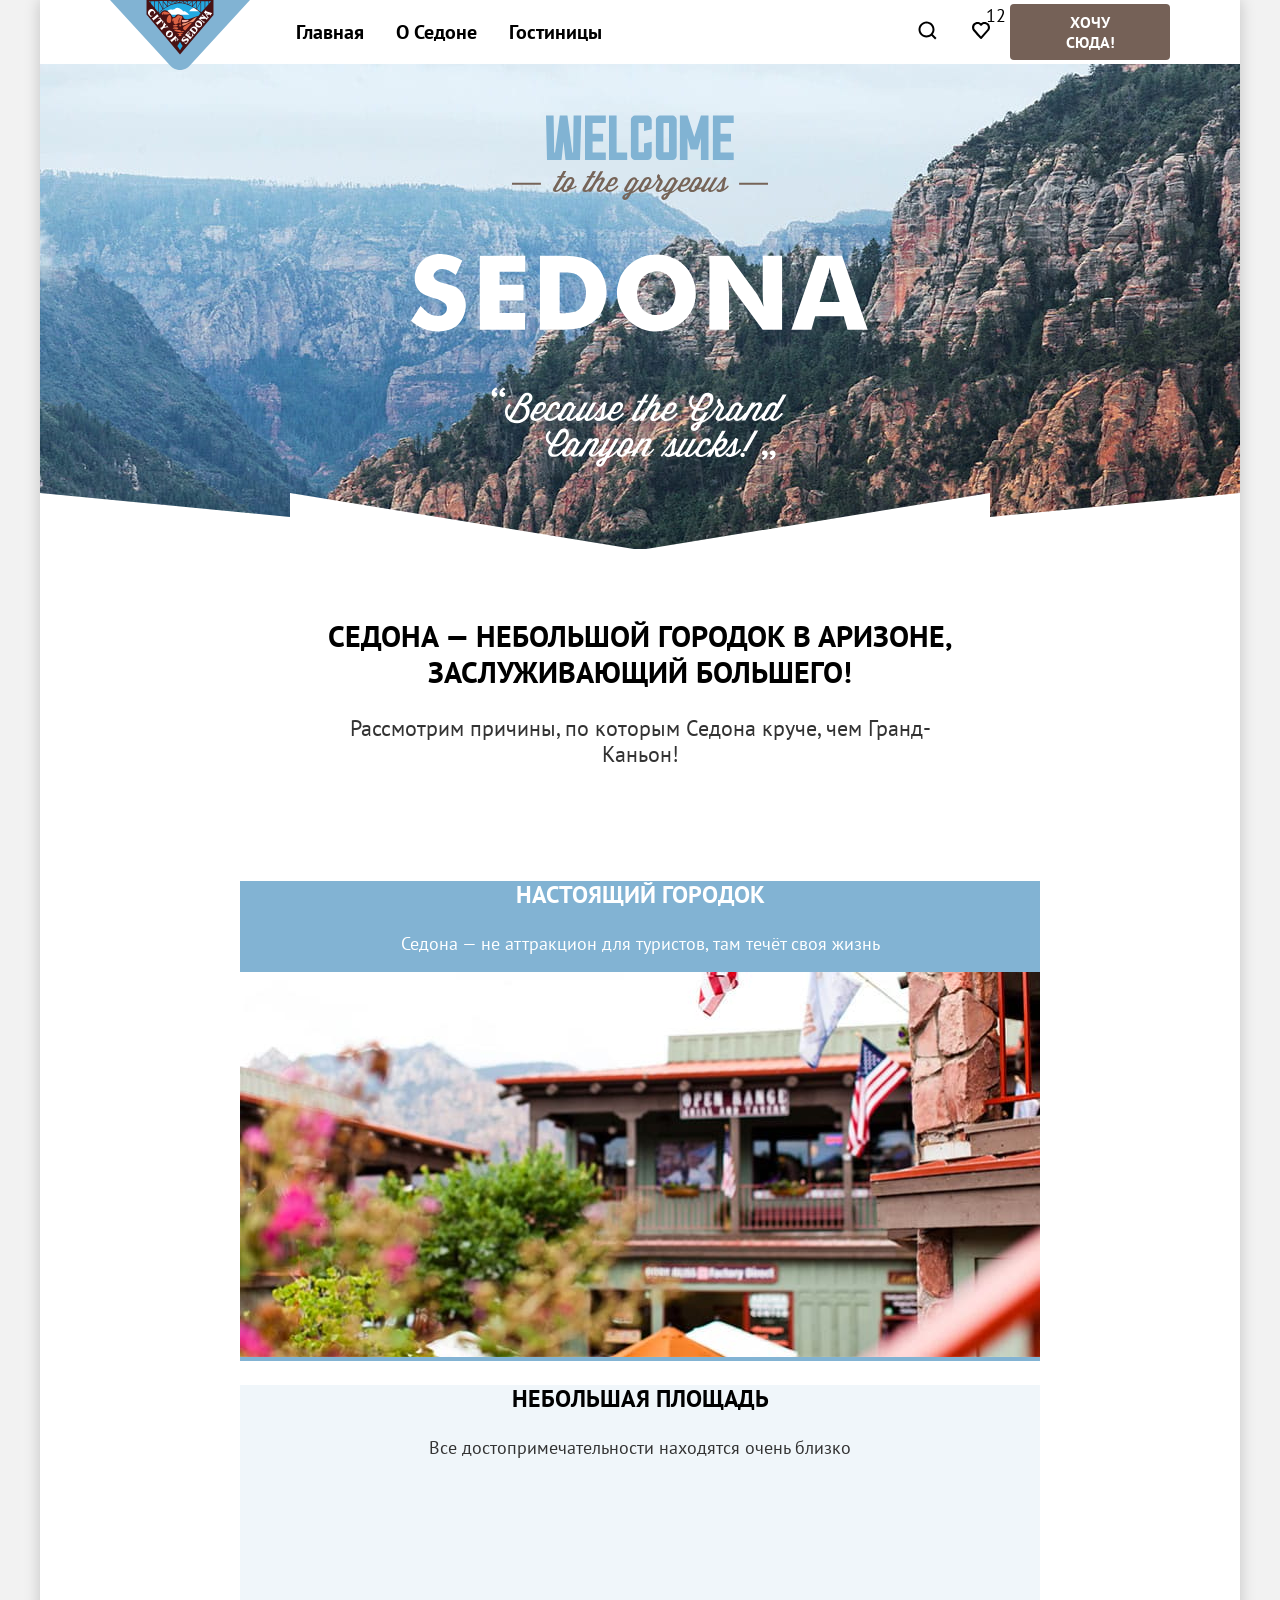
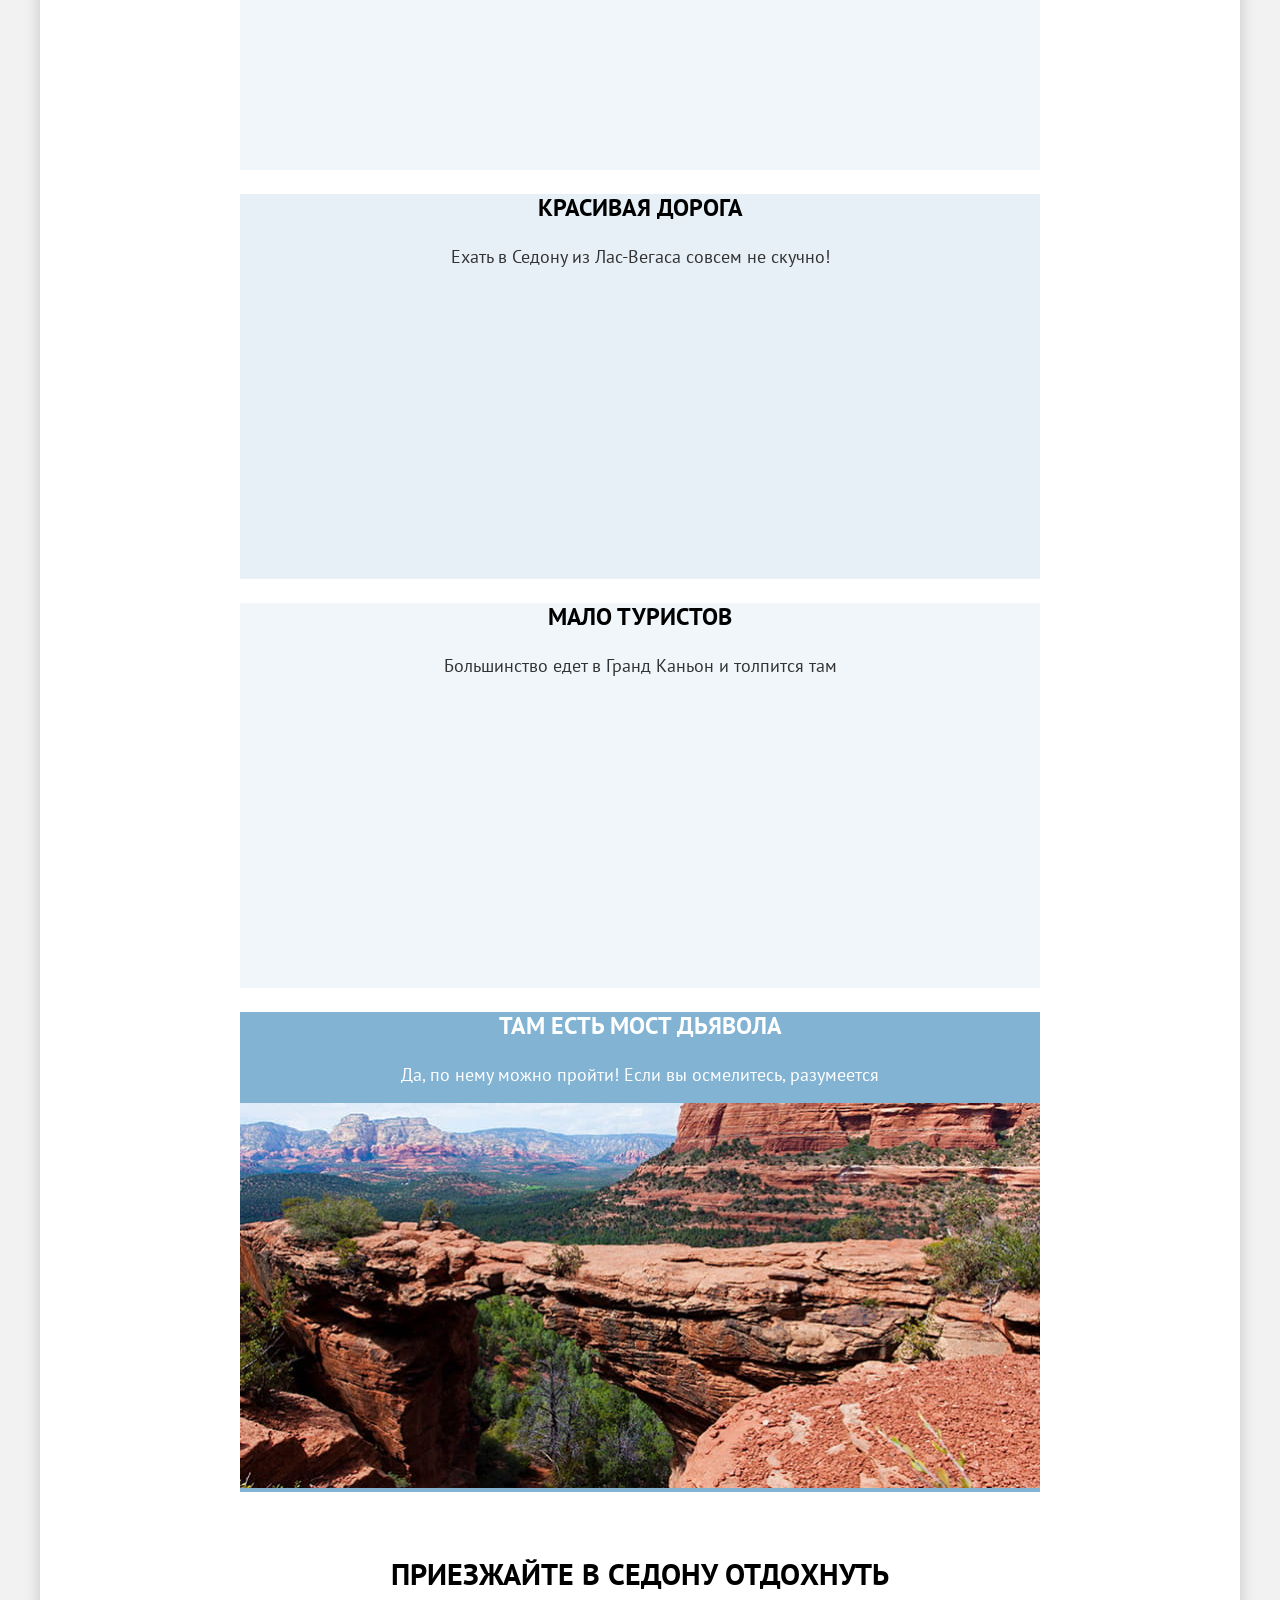
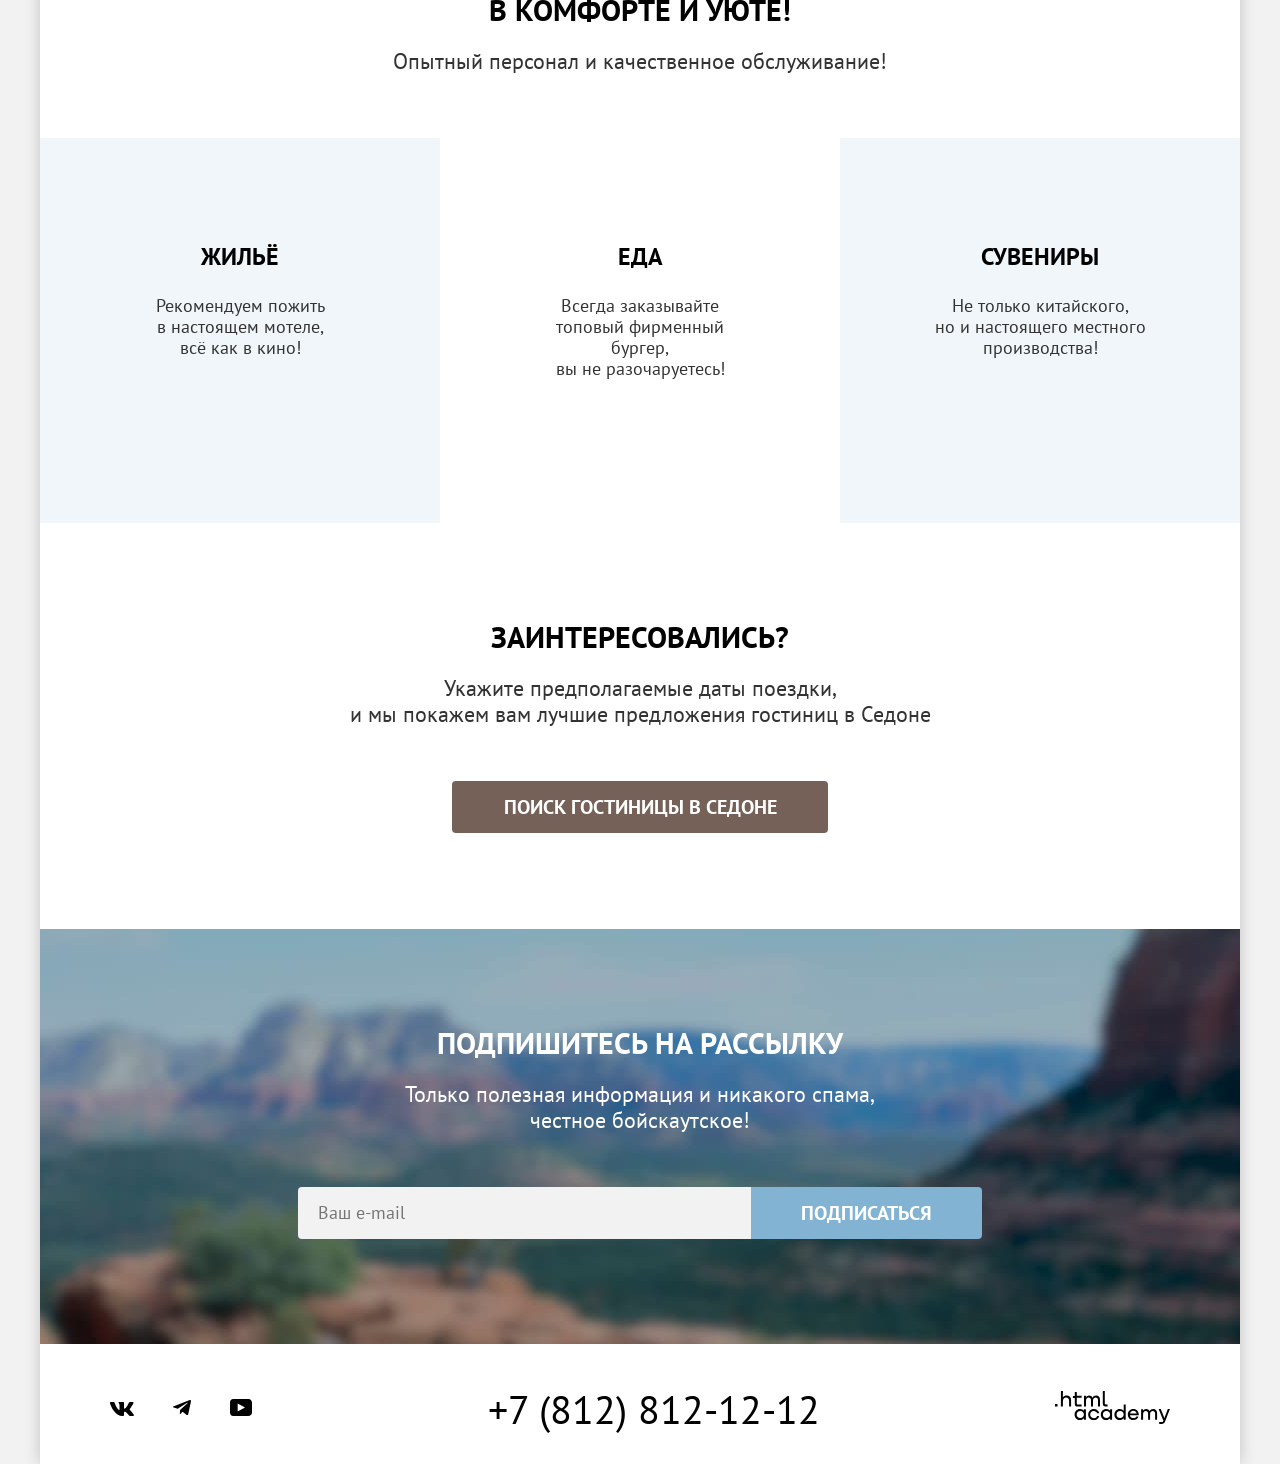
==== commit 85bcc346: "fix: поправить разметку и стили (fix markup and styles)" ====
--- a/index.html
+++ b/index.html
@@ -68,7 +68,7 @@
           <h2 class="advantages__title">Седона — небольшой городок в Аризоне, заслуживающий большего!</h2>
           <p class="advantages__description">Рассмотрим причины, по которым Седона круче, чем Гранд-Каньон!</p>
           <ul class="advantages__list">
-            <li class="advantages__item advantages__item--blue">
+            <li class="advantages__item advantages__item--accent">
               <h3 class="advantages__item-title">Настоящий городок</h3>
               <p class="advantages__item-description">Седона — не аттракцион для туристов, там течёт своя жизнь</p>
               <img src="images/advantages/advantages-1.jpg" width="800" height="385" alt="Фото одной из улиц Седоны" class="advantages__item-image" />
@@ -77,7 +77,7 @@
               <h3 class="advantages__item-title">Небольшая площадь</h3>
               <p class="advantages__item-description">Все достопримечательности находятся очень близко</p>
             </li>
-            <li class="advantages__item advantages__item--lightblue">
+            <li class="advantages__item advantages__item--muted">
               <h3 class="advantages__item-title">Красивая дорога</h3>
               <p class="advantages__item-description">Ехать в Седону из Лас-Вегаса совсем не скучно!</p>
             </li>
@@ -85,7 +85,7 @@
               <h3 class="advantages__item-title">Мало туристов</h3>
               <p class="advantages__item-description">Большинство едет в Гранд Каньон и толпится там</p>
             </li>
-            <li class="advantages__item advantages__item--blue">
+            <li class="advantages__item advantages__item--accent">
               <h3 class="advantages__item-title">Там есть мост дьявола</h3>
               <p class="advantages__item-description">Да, по нему можно пройти! Если вы осмелитесь, разумеется</p>
               <img src="images/advantages/advantages-2.jpg" width="800" height="385" alt="Фото моста дьявола" class="advantages__item-image" />
@@ -96,7 +96,7 @@
           <h2 class="services__title">Приезжайте в Седону отдохнуть в комфорте и уюте!</h2>
           <p class="services__description">Опытный персонал и качественное обслуживание!</p>
           <ul class="services__list">
-            <li class="services__item services__item--lightblue">
+            <li class="services__item services__item--odd">
               <h3 class="services__item-title">Жильё</h3>
               <p class="services__item-description">Рекомендуем пожить<br> в настоящем мотеле,<br> всё как в кино!</p>
             </li>
@@ -104,7 +104,7 @@
               <h3 class="services__item-title">Еда</h3>
               <p class="services__item-description">Всегда заказывайте<br> топовый фирменный бургер,<br> вы не разочаруетесь!</p>
             </li>
-            <li class="services__item services__item--lightblue">
+            <li class="services__item services__item--odd">
               <h3 class="services__item-title">Сувениры</h3>
               <p class="services__item-description">Не только китайского,<br> но и настоящего местного<br> производства!</p>
             </li>
--- a/styles/styles.css
+++ b/styles/styles.css
@@ -84,6 +84,14 @@
   &.button--reset {
     background-color: transparent;
   }
+
+  &.button--sorting {
+    padding: 14px 12px;
+    width: 48px;
+    height: 48px;
+    border: 2px solid var(--color-light-gray);
+    border-radius: 4px;
+  }
 }
 
 .container {
@@ -204,9 +212,15 @@
   align-items: center;
   padding-block: 51px 82px;
   min-height: 485px;
-  background:
-    url('../images/index-hero/hero-background-mask.svg') no-repeat center bottom / 100% auto,
-    var(--color-steel-teal) url('../images/index-hero/hero-background.jpg') no-repeat center top / cover;
+  background-color: var(--color-steel-teal);
+  background-image: url('../images/index-hero/hero-background-mask.svg'), url('../images/index-hero/hero-background.jpg');
+  background-repeat: no-repeat;
+  background-position:
+    center calc(100% + 1px),
+    center top;
+  background-size:
+    100% auto,
+    cover;
 }
 
 .advantages {
@@ -242,6 +256,7 @@
 }
 
 .advantages__item {
+  min-height: 385px;
   background-color: var(--color-blue-12);
 
   .advantages__item-title {
@@ -256,7 +271,7 @@
   }
 }
 
-.advantages__item--blue {
+.advantages__item--accent {
   background-color: var(--color-blue);
   color: var(--color-white);
 
@@ -265,7 +280,7 @@
   }
 }
 
-.advantages__item--lightblue {
+.advantages__item--muted {
   background-color: var(--color-blue-20);
 }
 
@@ -305,6 +320,7 @@
 
 .services__item {
   padding: 81px 85px;
+  min-height: 385px;
   width: 400px;
 
   .services__item-title {
@@ -318,7 +334,7 @@
     color: var(--color-grey);
   }
 
-  &.services__item--lightblue {
+  &.services__item--odd {
     background-color: var(--color-blue-12);
   }
 }
@@ -360,7 +376,12 @@
   flex-direction: column;
   align-items: center;
   padding-block: 96px;
-  background: var(--color-steel-teal) url('../images/subscription/subscription-background.jpg') no-repeat center / cover;
+  min-height: 415px;
+  background-color: var(--color-steel-teal);
+  background-image: url('../images/subscription/subscription-background.jpg');
+  background-repeat: no-repeat;
+  background-position: center;
+  background-size: cover;
   color: var(--color-white);
 
   .subscription__title {
@@ -423,6 +444,7 @@
   justify-content: space-between;
   align-items: center;
   padding: 40px 70px 30px;
+  min-height: 120px;
 }
 
 .social-links {
@@ -461,7 +483,12 @@
   align-items: start;
   padding: 70px;
   padding-top: 35px;
-  background: var(--color-steel-teal) url('../images/catalog-filters/filters-background.jpg') no-repeat center / cover;
+  min-height: 412px;
+  background-color: var(--color-steel-teal);
+  background-image: url('../images/catalog-filters/filters-background.jpg');
+  background-repeat: no-repeat;
+  background-position: center;
+  background-size: cover;
   color: var(--color-white);
 
   .catalog__title {
@@ -529,11 +556,11 @@
     outline: none;
   }
 
-  .filters__price-input[name='price-from'] {
+  .filters__price-input--from {
     border-radius: 4px 0 0 4px;
   }
 
-  .filters__price-input[name='price-to'] {
+  .filters__price-input--to {
     border-radius: 0 4px 4px 0;
   }
 
@@ -587,28 +614,19 @@
   width: 160px;
   list-style: none;
 
-  .sort-list__link {
-    display: block;
-    padding: 14px 12px;
-    width: 48px;
-    height: 48px;
-    border: 2px solid var(--color-light-gray);
-    border-radius: 4px;
-  }
-
   .sort-list__link--active {
     border-color: var(--color-black);
   }
 
-  .sort-list__link[href='catalog.html?view=tile'] {
+  .sort-list__link--tile {
     background: url('../images/decorative-icons/sort-mode-tile.svg') no-repeat center;
   }
 
-  .sort-list__link[href='catalog.html?view=card'] {
+  .sort-list__link--card {
     background: url('../images/decorative-icons/sort-mode-card.svg') no-repeat center;
   }
 
-  .sort-list__link[href='catalog.html?view=list'] {
+  .sort-list__link--list {
     background: url('../images/decorative-icons/sort-mode-list.svg') no-repeat center;
   }
 }
@@ -627,6 +645,7 @@
   display: flex;
   flex-direction: column;
   width: 340px;
+  min-height: 438px;
   border: 1px solid var(--color-light-gray);
   border-radius: 4px;
   color: var(--color-grey);
@@ -661,9 +680,9 @@
 
   .pagination__link {
     display: block;
-    width: 60px;
+    min-width: 60px;
     height: 60px;
-    padding-block: 12px;
+    padding: 12px;
     border-radius: 4px;
     background-color: var(--color-blue);
     font-size: 20px;
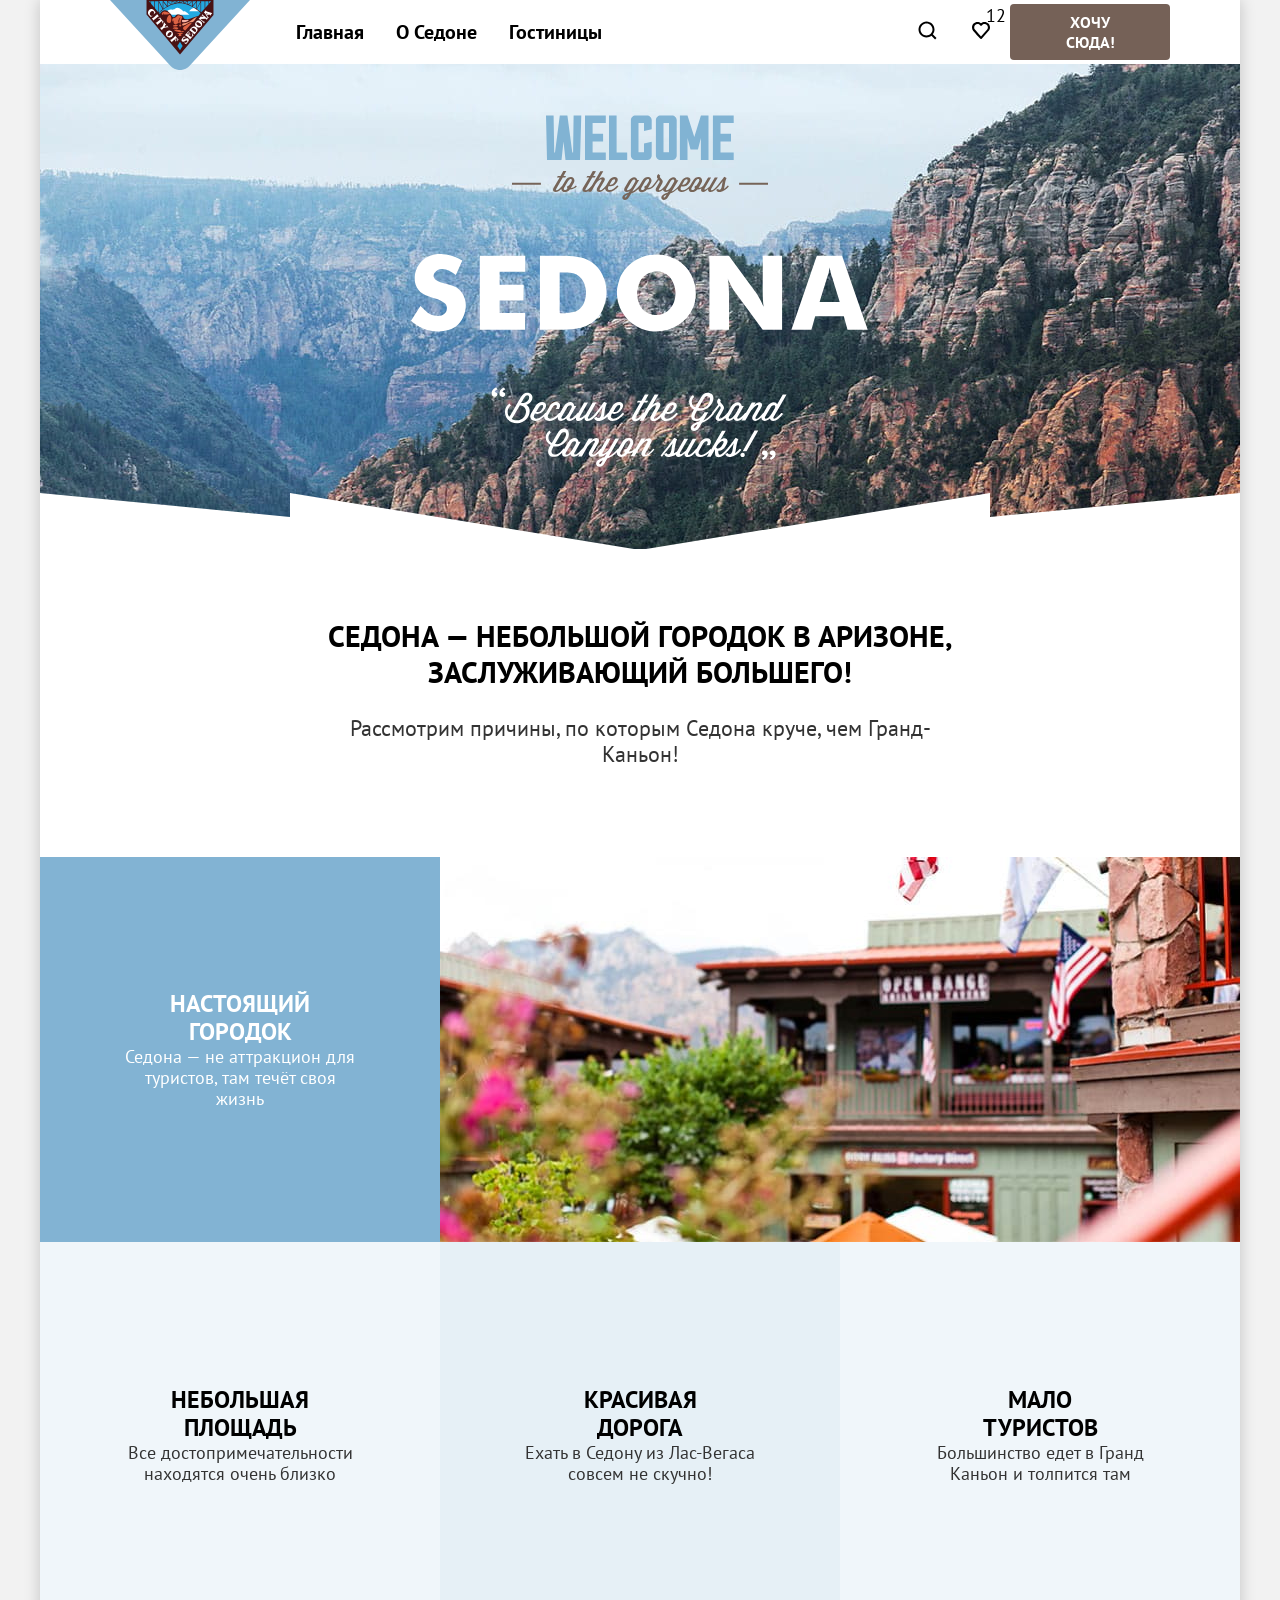
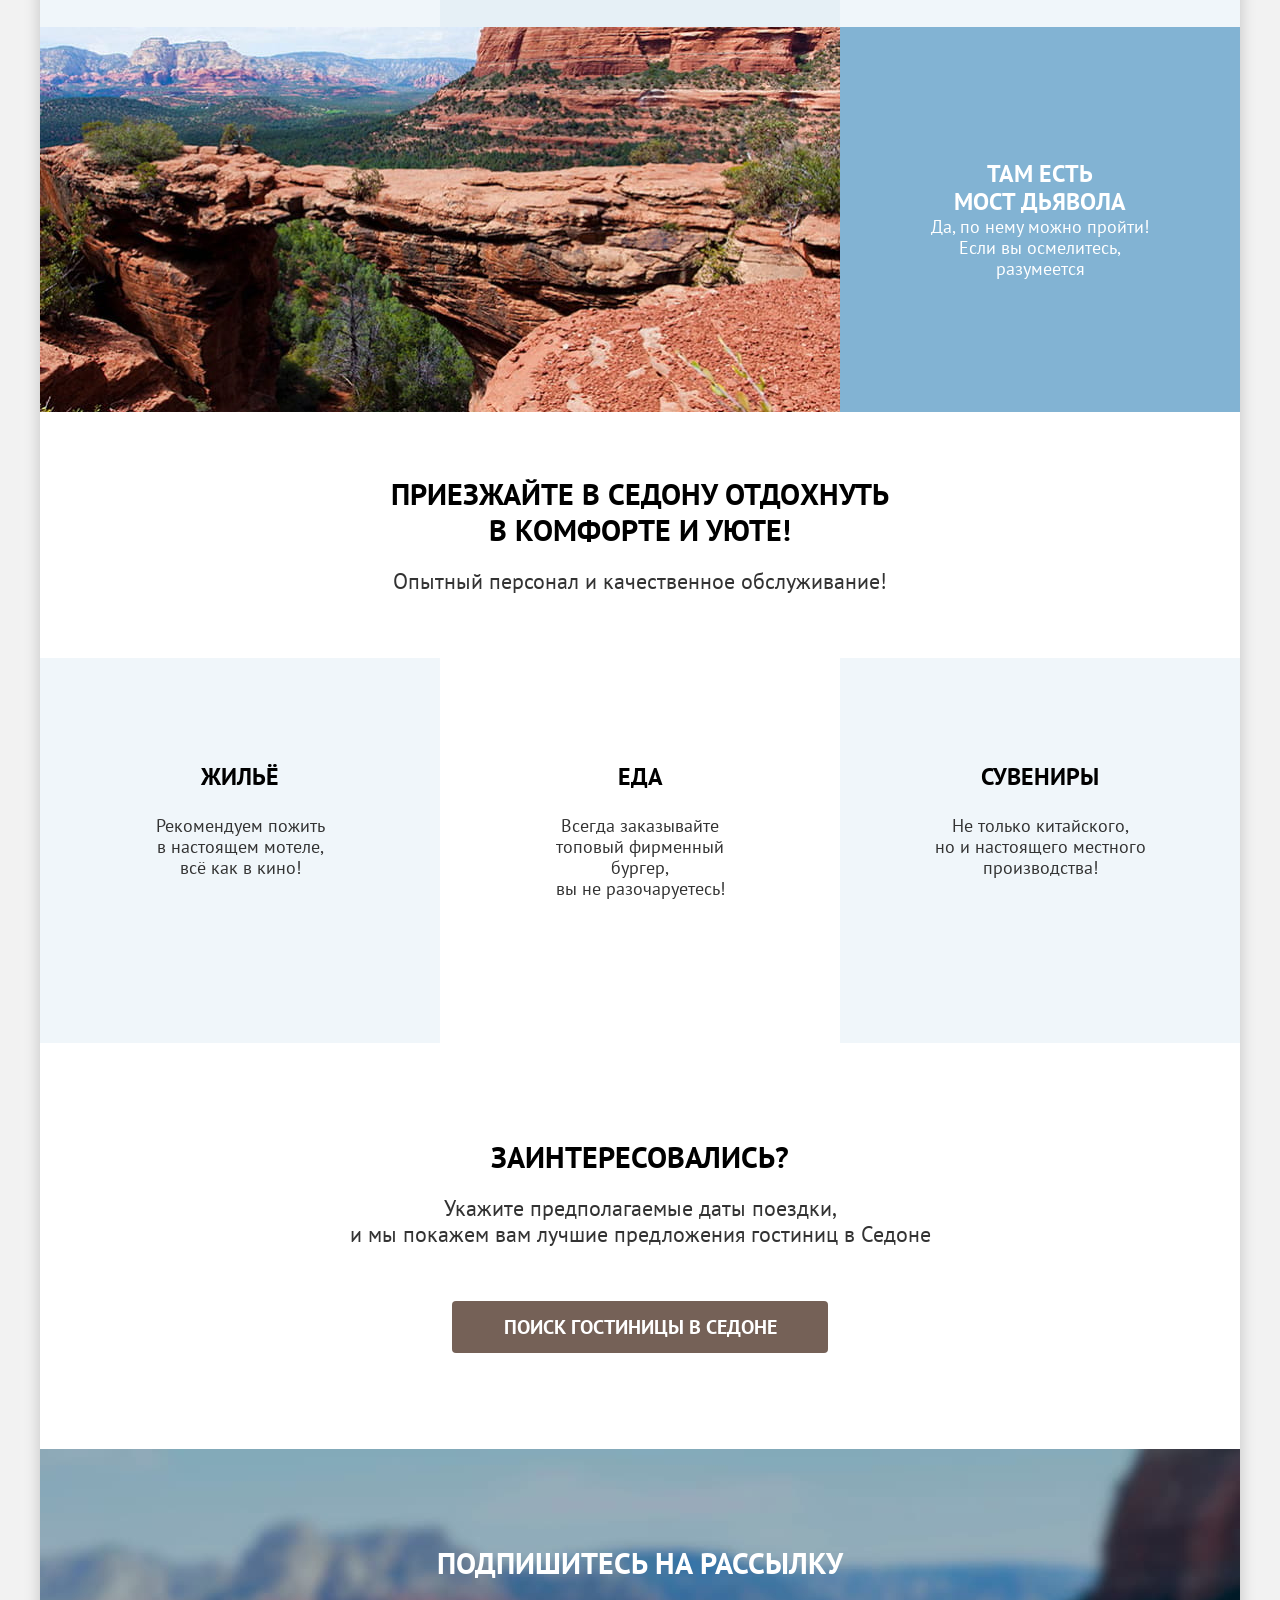
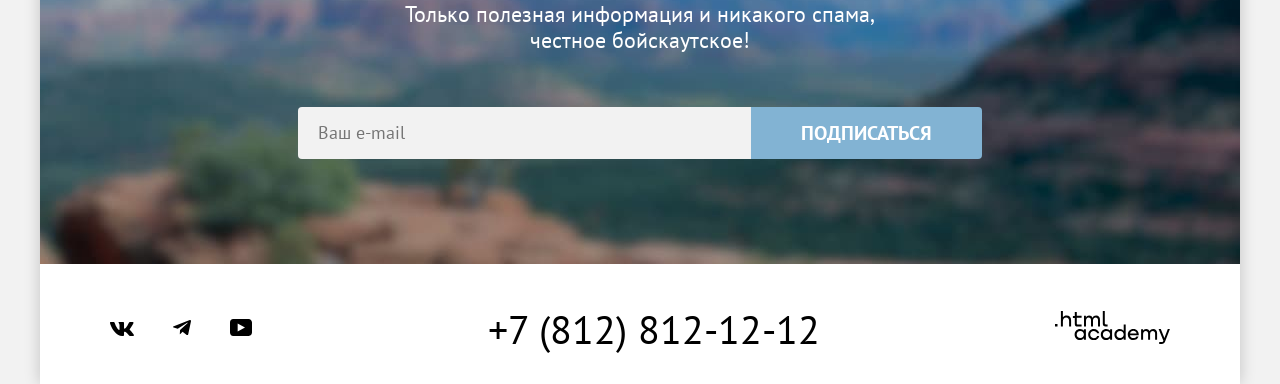
==== commit e7531f42: "feat: добавить грид-разметку (add grid layout)" ====
--- a/index.html
+++ b/index.html
@@ -69,8 +69,10 @@
           <p class="advantages__description">Рассмотрим причины, по которым Седона круче, чем Гранд-Каньон!</p>
           <ul class="advantages__list">
             <li class="advantages__item advantages__item--accent">
-              <h3 class="advantages__item-title">Настоящий городок</h3>
-              <p class="advantages__item-description">Седона — не аттракцион для туристов, там течёт своя жизнь</p>
+              <div class="advantages__item-wrapper">
+                <h3 class="advantages__item-title">Настоящий городок</h3>
+                <p class="advantages__item-description">Седона — не аттракцион для туристов, там течёт своя жизнь</p>
+              </div>
               <img src="images/advantages/advantages-1.jpg" width="800" height="385" alt="Фото одной из улиц Седоны" class="advantages__item-image" />
             </li>
             <li class="advantages__item">
@@ -85,9 +87,11 @@
               <h3 class="advantages__item-title">Мало туристов</h3>
               <p class="advantages__item-description">Большинство едет в Гранд Каньон и толпится там</p>
             </li>
-            <li class="advantages__item advantages__item--accent">
-              <h3 class="advantages__item-title">Там есть мост дьявола</h3>
-              <p class="advantages__item-description">Да, по нему можно пройти! Если вы осмелитесь, разумеется</p>
+            <li class="advantages__item advantages__item--accent advantages__item--reverse">
+              <div class="advantages__item-wrapper">
+                <h3 class="advantages__item-title">Там есть мост дьявола</h3>
+                <p class="advantages__item-description">Да, по нему можно пройти! Если вы осмелитесь, разумеется</p>
+              </div>
               <img src="images/advantages/advantages-2.jpg" width="800" height="385" alt="Фото моста дьявола" class="advantages__item-image" />
             </li>
           </ul>
@@ -98,21 +102,36 @@
           <ul class="services__list">
             <li class="services__item services__item--odd">
               <h3 class="services__item-title">Жильё</h3>
-              <p class="services__item-description">Рекомендуем пожить<br> в настоящем мотеле,<br> всё как в кино!</p>
+              <p class="services__item-description">
+                Рекомендуем пожить<br />
+                в настоящем мотеле,<br />
+                всё как в кино!
+              </p>
             </li>
             <li class="services__item">
               <h3 class="services__item-title">Еда</h3>
-              <p class="services__item-description">Всегда заказывайте<br> топовый фирменный бургер,<br> вы не разочаруетесь!</p>
+              <p class="services__item-description">
+                Всегда заказывайте<br />
+                топовый фирменный бургер,<br />
+                вы не разочаруетесь!
+              </p>
             </li>
             <li class="services__item services__item--odd">
               <h3 class="services__item-title">Сувениры</h3>
-              <p class="services__item-description">Не только китайского,<br> но и настоящего местного<br> производства!</p>
+              <p class="services__item-description">
+                Не только китайского,<br />
+                но и настоящего местного<br />
+                производства!
+              </p>
             </li>
           </ul>
         </section>
         <section class="page-main__hotel-search hotel-search">
           <h2 class="hotel-search__title">Заинтересовались?</h2>
-          <p class="hotel-search__description">Укажите предполагаемые даты поездки,<br> и мы покажем вам лучшие предложения гостиниц в Седоне</p>
+          <p class="hotel-search__description">
+            Укажите предполагаемые даты поездки,<br />
+            и мы покажем вам лучшие предложения гостиниц в Седоне
+          </p>
           <button type="button" class="hotel-search__button button button--brown">Поиск гостиницы в Седоне</button>
         </section>
         <section class="page-main__subscription subscription">
--- a/styles/styles.css
+++ b/styles/styles.css
@@ -57,7 +57,7 @@
 
 .button {
   display: block;
-  padding: 8px 50px;
+  padding: 8px 16px;
   border: none;
   border-radius: 4px;
   font-family: 'PT Sans';
@@ -249,6 +249,8 @@
   }
 
   .advantages__list {
+    display: grid;
+    grid-template-columns: repeat(3, 1fr);
     margin: 0;
     padding: 0;
     list-style: none;
@@ -256,10 +258,18 @@
 }
 
 .advantages__item {
+  display: flex;
+  flex-direction: column;
+  justify-content: center;
+  align-items: center;
+  padding: 133px 85px;
+  min-width: 400px;
   min-height: 385px;
   background-color: var(--color-blue-12);
 
   .advantages__item-title {
+    margin: 0;
+    width: 172px;
     font-size: 24px;
     font-weight: 700;
     line-height: 28px;
@@ -267,16 +277,34 @@
   }
 
   .advantages__item-description {
+    margin: 0;
     color: var(--color-grey);
   }
 }
 
 .advantages__item--accent {
+  flex-direction: row;
+  grid-column: 1 / -1;
+  padding: 0;
   background-color: var(--color-blue);
   color: var(--color-white);
 
+  .advantages__item-wrapper {
+    padding: 133px 85px;
+  }
+
+  .advantages__item-title {
+    margin: 0 auto;
+  }
+
   .advantages__item-description {
     color: var(--color-white);
+  }
+}
+
+.advantages__item--reverse {
+  .advantages__item-image {
+    order: -1;
   }
 }
 
@@ -365,6 +393,7 @@
   }
 
   .hotel-search__button {
+    padding-inline: 50px;
     width: 376px;
     font-size: 20px;
     line-height: 36px;
@@ -422,6 +451,7 @@
   }
 
   .subscription__button {
+    padding-inline: 50px;
     border-radius: 0 4px 4px 0;
     font-size: 20px;
     line-height: 36px;
@@ -517,24 +547,39 @@
 
 .filters {
   display: flex;
-  flex-wrap: nowrap;
-  align-items: flex-start;
+  flex-wrap: wrap;
+  gap: 70px;
+  min-height: 157px;
   width: 1060px;
 
   .filters__group {
     margin: 0;
     padding: 0;
+    min-width: 150px;
     border: none;
+    text-align: start;
+  }
+
+  .filters__group:nth-child(2) {
+    margin-right: auto;
+  }
+
+  .filters__group:nth-child(3) {
+    width: 290px;
   }
 
   .filters__group-title {
     padding: 0;
+    margin-bottom: 32px;
     font-size: 20px;
     font-weight: 700;
     line-height: 24px;
   }
 
   .filters__group-list {
+    display: flex;
+    flex-direction: column;
+    row-gap: 16px;
     margin: 0;
     padding: 0;
     list-style: none;
@@ -572,6 +617,14 @@
   .filters__price-label {
     line-height: 24px;
     color: var(--color-black-30);
+  }
+
+  .filters__buttons-wrapper {
+    display: flex;
+    flex-direction: column;
+    align-self: end;
+    gap: 32px;
+    width: 190px;
   }
 }
 
@@ -632,8 +685,8 @@
 }
 
 .hotels-list {
-  display: flex;
-  flex-wrap: wrap;
+  display: grid;
+  grid-template-columns: repeat(3, 1fr);
   gap: 20px;
   margin-top: 0;
   margin-bottom: 80px;
@@ -642,26 +695,43 @@
 }
 
 .hotel-card {
-  display: flex;
-  flex-direction: column;
+  display: grid;
+  grid-template-columns: repeat(2, 1fr);
+  grid-template-rows: auto 1fr;
+  gap: 16px 20px;
+  padding: 20px;
+  min-height: 438px;
   width: 340px;
-  min-height: 438px;
   border: 1px solid var(--color-light-gray);
   border-radius: 4px;
   color: var(--color-grey);
 
   .hotel-card__photo-link {
+    grid-column: 1 / -1;
+    width: 300px;
     text-decoration: none;
     color: var(--color-black);
   }
 
   .hotel-card__title {
+    margin-bottom: 0;
+    margin-top: 16px;
     font-size: 24px;
     font-weight: 700;
     line-height: 28px;
+    text-align: start;
+  }
+
+  .hotel-card__type {
+    justify-self: start;
+  }
+
+  .hotel-card__price {
+    justify-self: end;
   }
 
   .hotel-card__rating-badge {
+    margin: 0;
     padding: 9px 22px;
     border-radius: 4px;
     background-color: var(--color-off-white);
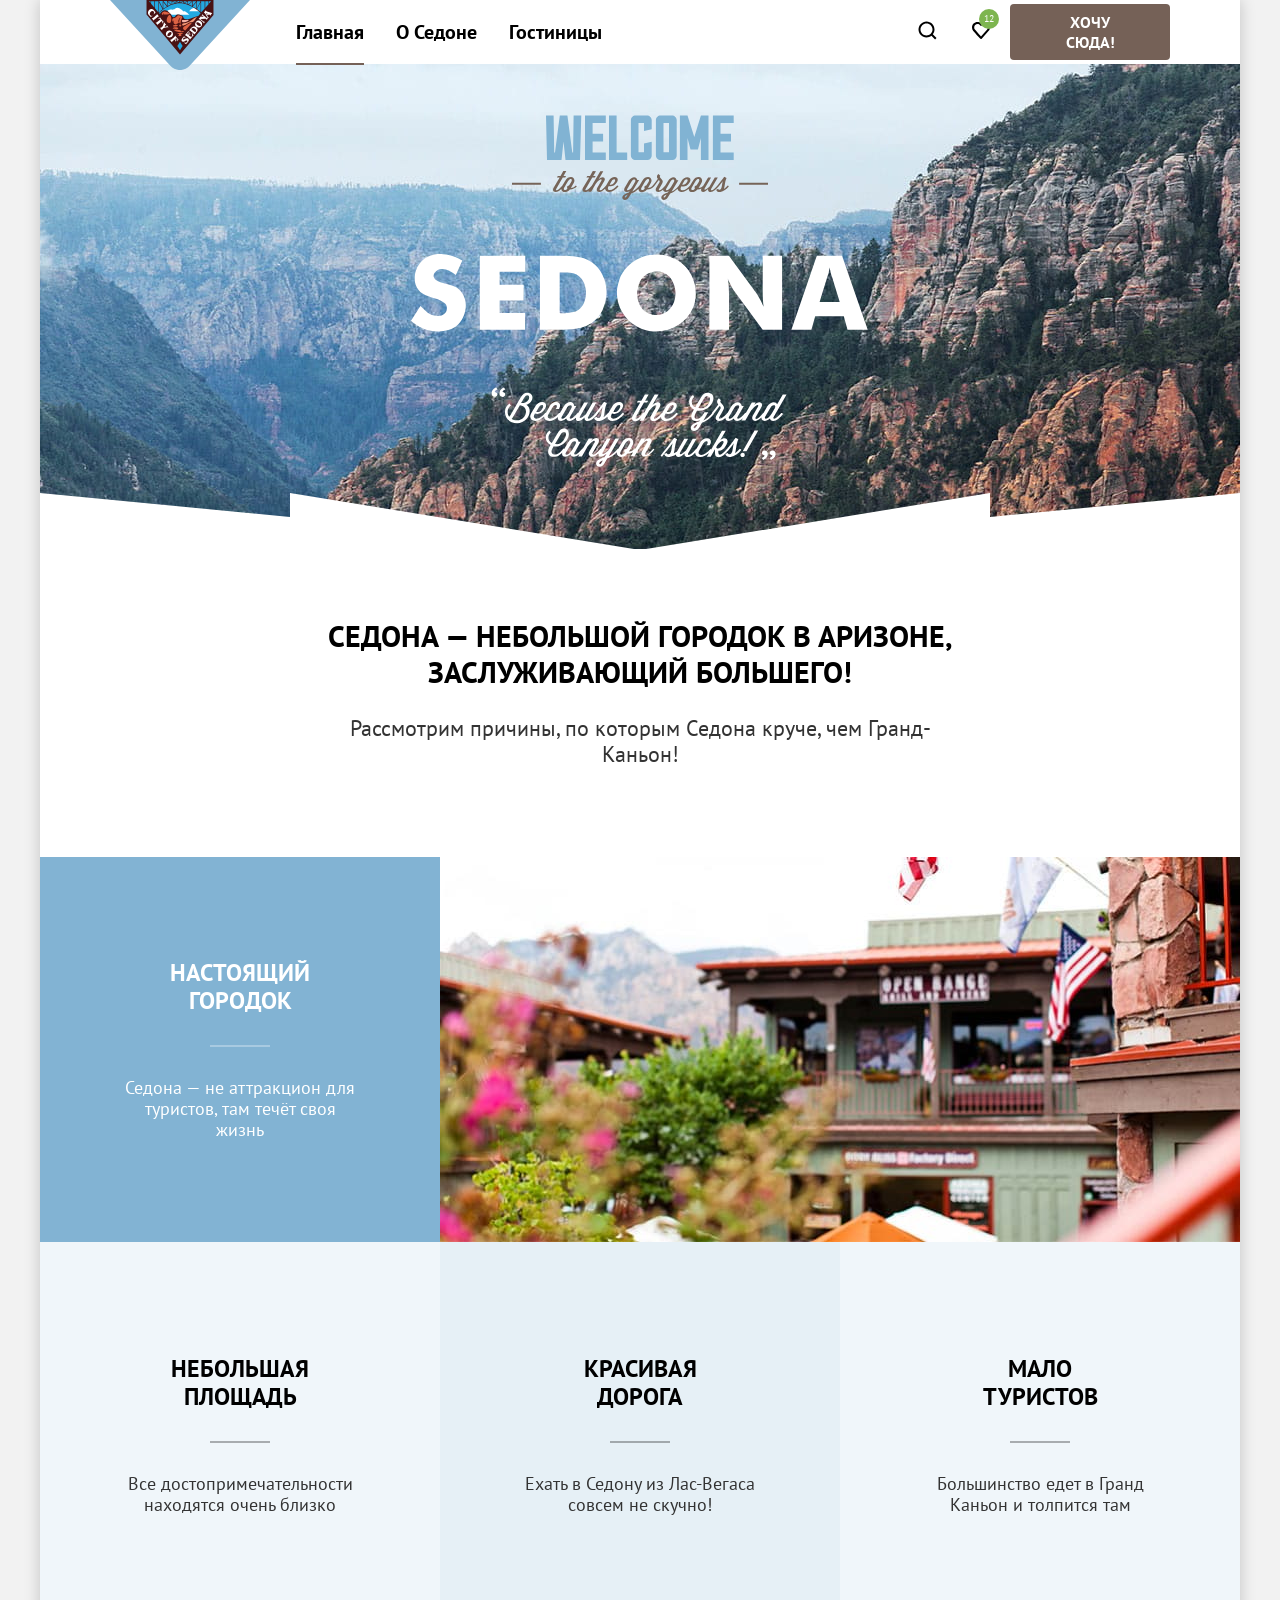
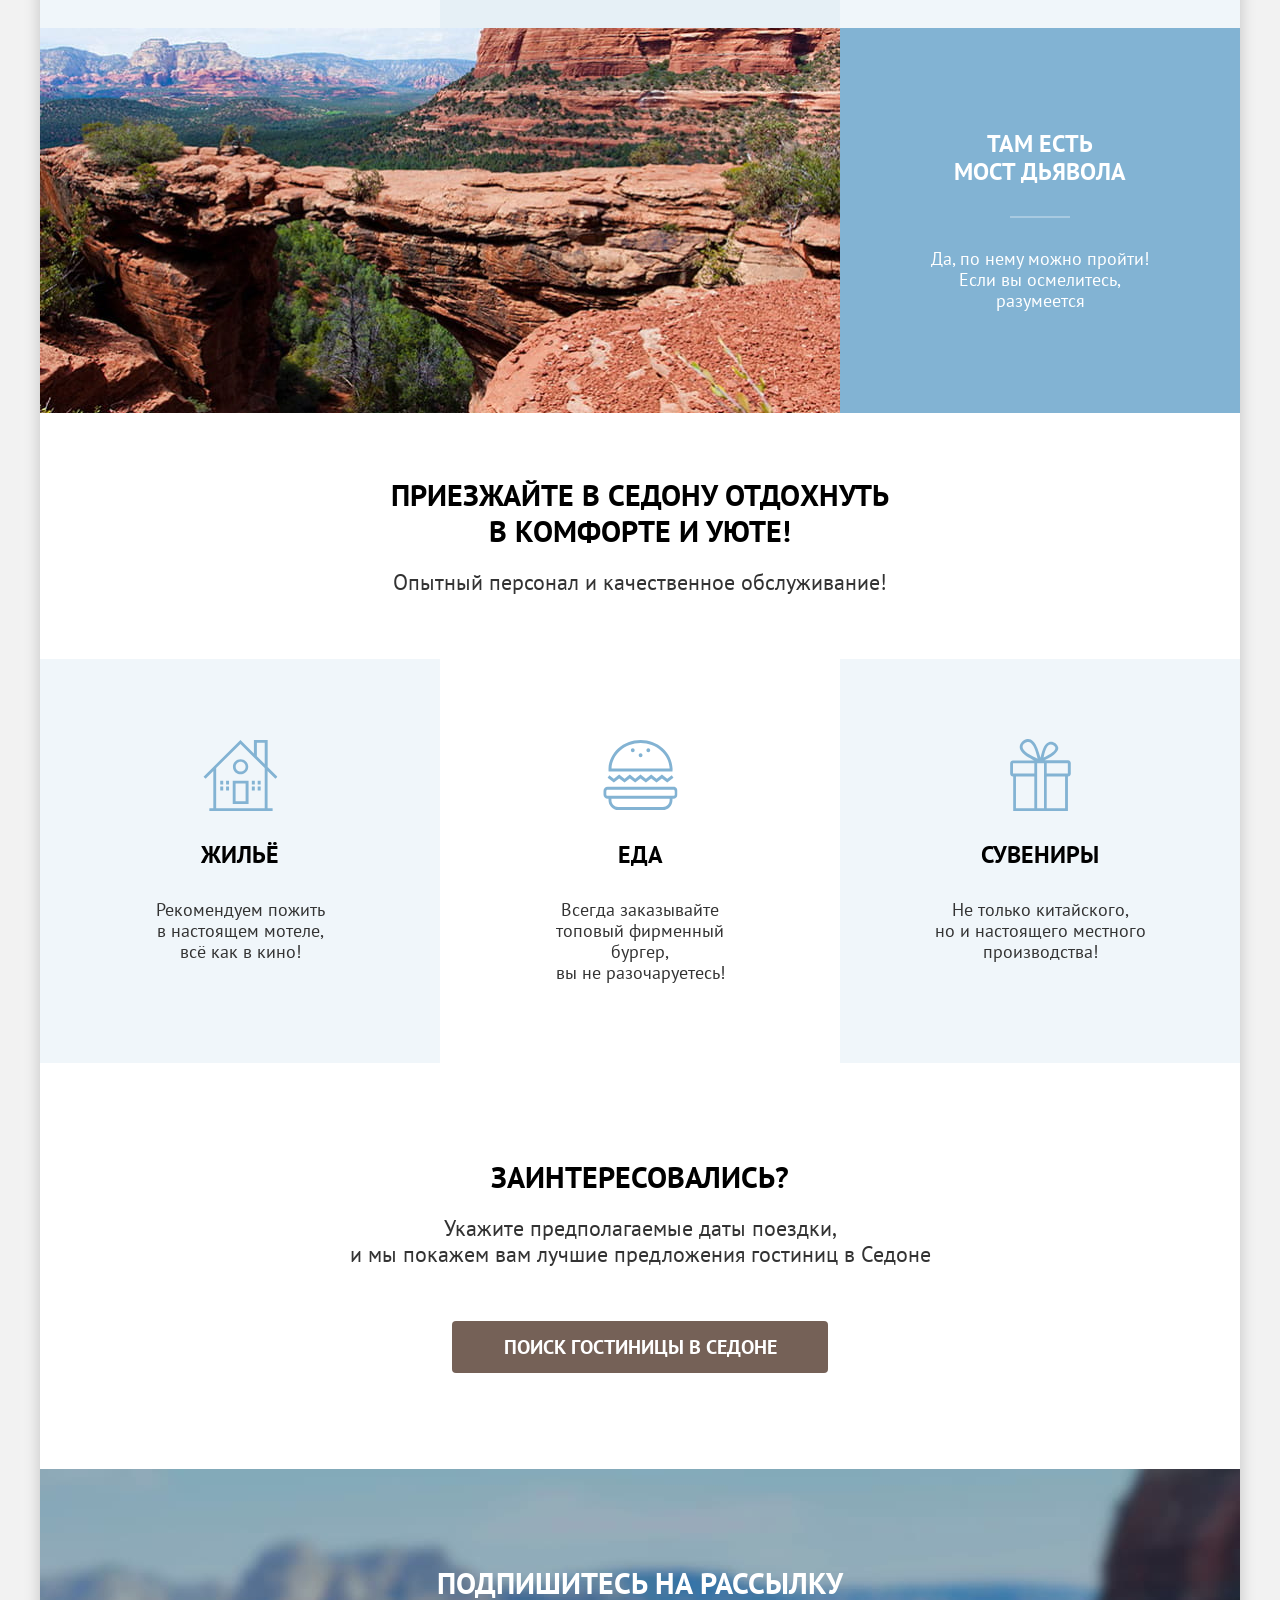
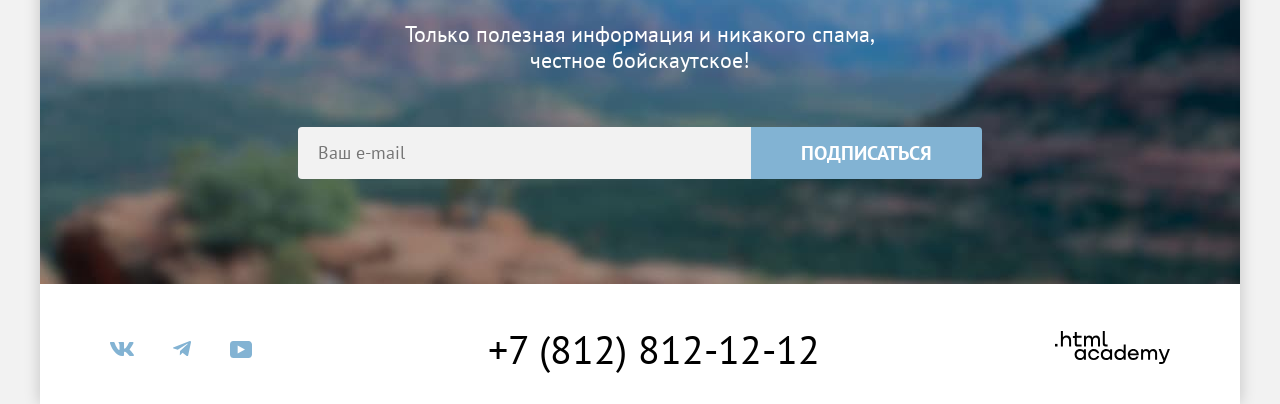
==== commit 366acc41: "feat: добавлены декоративные элементы, исправлены стили (add decorative elements, fix styles)" ====
--- a/index.html
+++ b/index.html
@@ -3,6 +3,7 @@
   <head>
     <meta charset="utf-8" />
     <title>HTML Academy: Седона</title>
+    <link rel="icon" href="favicon.ico" sizes="32x32" />
     <link rel="stylesheet" href="styles/styles.css" />
   </head>
   <body>
@@ -29,7 +30,7 @@
         <ul class="page-header__user-menu user-menu">
           <li class="user-menu__item">
             <a href="#" class="user-menu__link user-menu__link--search">
-              <svg role="img" aria-hidden="true" aria-label="Поиск" width="20" height="20" viewBox="0 0 20 20" xmlns="http://www.w3.org/2000/svg">
+              <svg aria-hidden="true" focusable="false" width="20" height="20" viewBox="0 0 20 20" xmlns="http://www.w3.org/2000/svg">
                 <path
                   d="M19.5 18.0083L15.8 14.3287C16.8 13.0359 17.5 11.3453 17.5 9.4558C17.5 5.08011 13.9 1.5 9.5 1.5C5.1 1.5 1.5 5.17956 1.5 9.55525C1.5 13.9309 5.1 17.511 9.5 17.511C11.3 17.511 13 16.9144 14.4 15.8204L18.1 19.5L19.5 18.0083ZM9.5 15.5221C6.2 15.5221 3.5 12.837 3.5 9.55525C3.5 6.27348 6.2 3.5884 9.5 3.5884C12.8 3.5884 15.5 6.27348 15.5 9.55525C15.5 12.837 12.8 15.5221 9.5 15.5221Z"
                 />
@@ -39,7 +40,7 @@
           </li>
           <li class="user-menu__item">
             <a href="#" class="user-menu__link user-menu__link--favorites">
-              <svg role="img" aria-hidden="true" aria-label="Избранное" width="20" height="20" viewBox="0 0 20 20" xmlns="http://www.w3.org/2000/svg">
+              <svg aria-hidden="true" focusable="false" width="20" height="20" viewBox="0 0 20 20" xmlns="http://www.w3.org/2000/svg">
                 <path
                   d="M9.9 19C9.6 19 9.3 18.9 9.1 18.6C3.7 12.5 2.4 11.1 2.1 10.7C1.4 9.8 1 8.6 1 7.4C1 4.4 3.4 2 6.5 2C7.8 2 9 2.5 10 3.3C11 2.5 12.3 2 13.5 2C16.5 2 19 4.4 19 7.4C19 8.7 18.5 9.9 17.7 10.8L10.7 18.7C10.5 18.9 10.3 19 9.9 19ZM3.9 9.5C4.2 9.9 7.4 13.5 10 16.4L16.2 9.4C16.7 8.9 16.9 8.2 16.9 7.4C16.9 5.6 15.4 4.1 13.6 4.1C12.6 4.1 11.6 4.6 10.9 5.4C10.6 5.7 10.3 5.8 10 5.8C9.7 5.8 9.4 5.6 9.2 5.4C8.5 4.6 7.5 4.1 6.5 4.1C4.7 4.1 3.2 5.6 3.2 7.4C3.1 8.3 3.5 9 3.9 9.5C3.8 9.5 3.8 9.5 3.9 9.5Z"
                 />
@@ -150,16 +151,7 @@
           <ul class="social-links__list">
             <li class="social-links__item">
               <a href="https://vk.com/htmlacademy" class="social-links__link">
-                <svg
-                  role="img"
-                  aria-hidden="true"
-                  aria-label="Vkontakte"
-                  focusable="false"
-                  width="24"
-                  height="14"
-                  viewBox="0 0 24 14"
-                  xmlns="http://www.w3.org/2000/svg"
-                >
+                <svg aria-hidden="true" focusable="false" width="24" height="14" viewBox="0 0 24 14" xmlns="http://www.w3.org/2000/svg">
                   <path
                     fill-rule="evenodd"
                     clip-rule="evenodd"
@@ -171,16 +163,7 @@
             </li>
             <li class="social-links__item">
               <a href="https://t.me/htmlacademy " class="social-links__link">
-                <svg
-                  role="img"
-                  aria-hidden="true"
-                  aria-label="Telegram"
-                  focusable="false"
-                  width="18"
-                  height="16"
-                  viewBox="0 0 18 16"
-                  xmlns="http://www.w3.org/2000/svg"
-                >
+                <svg aria-hidden="true" focusable="false" width="18" height="16" viewBox="0 0 18 16" xmlns="http://www.w3.org/2000/svg">
                   <path
                     d="M16.785 0.0992597L0.840489 6.24776C-0.247661 6.68481 -0.241365 7.29184 0.640845 7.56253L4.73445 8.83953L14.2058 2.8637C14.6537 2.59121 15.0629 2.7378 14.7265 3.03636L7.05283 9.96185H7.05103L7.05283 9.96275L6.77045 14.1823C7.18413 14.1823 7.36669 13.9925 7.59871 13.7686L9.58705 11.8351L13.7229 14.89C14.4855 15.31 15.0332 15.0941 15.2229 14.1841L17.9379 1.38885C18.2158 0.274623 17.5126 -0.229883 16.785 0.0992597Z"
                   />
@@ -190,16 +173,7 @@
             </li>
             <li class="social-links__item">
               <a href="https://www.youtube.com/user/htmlacademyru" class="social-links__link">
-                <svg
-                  role="img"
-                  aria-hidden="true"
-                  aria-label="Youtube"
-                  focusable="false"
-                  width="22"
-                  height="17"
-                  viewBox="0 0 22 17"
-                  xmlns="http://www.w3.org/2000/svg"
-                >
+                <svg aria-hidden="true" focusable="false" width="22" height="17" viewBox="0 0 22 17" xmlns="http://www.w3.org/2000/svg">
                   <path
                     d="M18.607 0H3.17413C1.31343 0 0 1.59375 0 3.4V13.4937C0 15.4062 1.31343 17 3.17413 17H18.8259C20.4677 17 22 15.4062 22 13.6V3.4C21.7811 1.59375 20.4677 0 18.607 0ZM7.66169 12.5375V4.4625L14.995 8.5L7.66169 12.5375Z"
                   />
@@ -214,7 +188,41 @@
         </div>
         <div class="page-footer__logo logo">
           <a href="https://htmlacademy.ru/intensive/htmlcss" class="logo__link">
-            <img src="images/footer-logo.svg" width="115" height="33" alt="Логотип команды htmlacademy" class="logo__image" />
+            <svg aria-hidden="true" focusable="false" width="115" height="33" viewBox="0 0 115 33" xmlns="http://www.w3.org/2000/svg">
+              <path d="M0 12.9V15.5H2.5V12.9H0Z" />
+              <path
+                d="M11.6 4.5C10 4.5 8.8 5.2 8 6.2H7.9V0H5.9V15.5H7.9V10.2C7.9 8.1 9.2 6.6 11.2 6.6C13 6.6 14.1 8 14.1 9.8V15.5H16.1V9.4C16.2 6.4 14.3 4.5 11.6 4.5Z"
+              />
+              <path
+                d="M26.6 4.8H21.8V1.1H19.8V4.9H17.9V6.9H19.8V12.9C19.8 14.6 20.8 15.6 22.5 15.6H26.6V13.6H22.9C22.2 13.6 21.8 13.2 21.8 12.5V6.8H26.6V4.8Z"
+              />
+              <path
+                d="M41.1 4.6C39.5 4.6 38.2 5.4 37.6 6.7H37.5C36.9 5.5 35.7 4.6 34.1 4.6C32.7 4.6 31.6 5.4 31 6.4H30.9V4.8H29V15.4H31V10C31 8 32 6.5 33.6 6.5C35.1 6.5 36 7.5 36 9.1V15.4H38V9.8C38 7.4 39.4 6.5 40.6 6.5C42.1 6.5 43 7.5 43 9.1V15.4H45V8.9C45.1 6.4 43.6 4.6 41.1 4.6Z"
+              />
+              <path d="M47.8 12.7C47.8 14.4 48.8 15.4 50.6 15.4H52.6V13.4H50.9C50.2 13.4 49.8 13 49.8 12.3V0H47.8V12.7Z" />
+              <path
+                d="M28.9 19.7C28 18.6 26.7 17.9 25 17.9C21.9 17.9 19.6 20.2 19.6 23.5C19.6 26.8 21.9 29.1 25 29.1C26.8 29.1 28 28.3 28.8 27.2H28.9V28.8H30.9V18.2H28.9V19.7ZM25.3 27.1C23.1 27.1 21.7 25.5 21.7 23.5C21.7 21.5 23.1 19.9 25.3 19.9C27.5 19.9 28.9 21.5 28.9 23.5C28.9 25.4 27.5 27.1 25.3 27.1Z"
+              />
+              <path
+                d="M44.2 22C43.7 19.6 41.6 17.9 38.8 17.9C35.4 17.9 33.2 20.4 33.2 23.5C33.2 26.6 35.4 29.1 38.8 29.1C41.6 29.1 43.7 27.3 44.2 24.9H42.1C41.7 26.2 40.4 27.2 38.8 27.2C36.6 27.2 35.2 25.6 35.2 23.6C35.2 21.6 36.6 20 38.8 20C40.4 20 41.6 21 42.1 22.2H44.2V22Z"
+              />
+              <path
+                d="M55.1 19.7C54.2 18.6 52.9 17.9 51.2 17.9C48.1 17.9 45.8 20.2 45.8 23.5C45.8 26.8 48.1 29.1 51.2 29.1C53 29.1 54.2 28.3 55 27.2H55.1V28.8H57.1V18.2H55.1V19.7ZM51.5 27.1C49.3 27.1 47.9 25.5 47.9 23.5C47.9 21.5 49.3 19.9 51.5 19.9C53.7 19.9 55.1 21.5 55.1 23.5C55.1 25.4 53.6 27.1 51.5 27.1Z"
+              />
+              <path
+                d="M68.7 19.8C67.8 18.7 66.5 17.9 64.8 17.9C61.7 17.9 59.4 20.2 59.4 23.5C59.4 26.8 61.6 29.1 64.8 29.1C66.5 29.1 67.8 28.3 68.6 27.3H68.7V28.8H70.7V13.4H68.7V19.8ZM65.1 27.1C62.9 27.1 61.5 25.5 61.5 23.5C61.5 21.5 62.9 19.9 65.1 19.9C67.3 19.9 68.7 21.5 68.7 23.5C68.6 25.5 67.2 27.1 65.1 27.1Z"
+              />
+              <path
+                d="M78.3 17.9C75 17.9 72.8 20.4 72.8 23.5C72.8 26.5 74.9 29.1 78.3 29.1C80.8 29.1 82.8 27.8 83.5 25.5H81.4C80.9 26.5 79.8 27.1 78.4 27.1C76.5 27.1 75.1 25.8 75 24.2H83.8C84 20.6 81.8 17.9 78.3 17.9ZM78.3 19.8C80 19.8 81.3 20.8 81.6 22.4H75.1C75.4 20.9 76.6 19.8 78.3 19.8Z"
+              />
+              <path
+                d="M98.2 17.9C96.6 17.9 95.3 18.7 94.6 19.9H94.5C93.9 18.7 92.7 17.9 91.1 17.9C89.7 17.9 88.6 18.6 88 19.7V18.2H86.1V28.8H88.1V23.4C88.1 21.4 89.1 20 90.7 19.9C92.2 19.9 93.1 20.9 93.1 22.5V28.8H95.1V23.2C95.1 20.8 96.5 19.9 97.7 19.9C99.2 19.9 100.1 20.9 100.1 22.5V28.8H102.1V22.3C102.2 19.7 100.7 17.9 98.2 17.9Z"
+              />
+              <path
+                d="M109.4 27L105.8 18.1H103.6L108.4 29.7C108.1 30.6 107.7 30.9 106.7 30.9H104.2V32.9H106.7C108.5 32.9 109.5 32.1 110.2 30.3L114.9 18.1H112.8L109.4 27Z"
+              />
+            </svg>
+            <span class="visually-hidden">Логотип команды htmlacademy</span>
           </a>
         </div>
       </footer>
--- a/styles/styles.css
+++ b/styles/styles.css
@@ -35,11 +35,15 @@
   --color-coral-red: #ff5757;
 
   /* colors with opacity */
+  --color-white-10: color-mix(in srgb, var(--color-white) 10%, transparent);
   --color-white-30: color-mix(in srgb, var(--color-white) 30%, transparent);
+  --color-white-60: color-mix(in srgb, var(--color-white) 60%, transparent);
+  --color-blue-12: color-mix(in srgb, var(--color-blue-alt) 12%, transparent);
   --color-blue-20: color-mix(in srgb, var(--color-blue-alt) 20%, transparent);
-  --color-blue-12: color-mix(in srgb, var(--color-blue-alt) 12%, transparent);
+  --color-blue-30: color-mix(in srgb, var(--color-blue-dark) 30%, transparent);
   --color-black-20: color-mix(in srgb, var(--color-black) 20%, transparent);
   --color-black-30: color-mix(in srgb, var(--color-black) 30%, transparent);
+  --color-brown-30: color-mix(in srgb, var(--color-brown) 30%, transparent);
 }
 
 .visually-hidden {
@@ -73,16 +77,61 @@
     background-color: var(--color-brown);
   }
 
+  &.button--brown:hover,
+  &.button--brown:focus {
+    background-color: var(--color-brown-dark);
+  }
+
+  &.button--brown:active {
+    background-color: var(--color-brown);
+  }
+
   &.button--blue {
     background-color: var(--color-blue);
   }
 
+  &.button--blue:hover,
+  &.button--blue:focus {
+    background-color: var(--color-blue-dark);
+  }
+
+  &.button--blue:active {
+    background-color: var(--color-blue);
+  }
+
   &.button--green {
     background-color: var(--color-green);
   }
 
+  &.button--green:hover,
+  &.button--green:focus {
+    background-color: var(--color-green-dark);
+  }
+
+  &.button--green:active {
+    background-color: var(--color-green);
+  }
+
   &.button--reset {
     background-color: transparent;
+  }
+
+  &.button--reset:hover {
+    color: var(--color-white-60);
+  }
+
+  &.button--reset:focus-visible {
+    outline: 3px solid var(--color-blue-alt);
+    outline-offset: -3px;
+  }
+
+  &.button--reset:active {
+    color: var(--color-white-30);
+  }
+
+  &.button--reset:disabled {
+    background-color: transparent;
+    color: var(--color-white-10);
   }
 
   &.button--sorting {
@@ -92,6 +141,33 @@
     border: 2px solid var(--color-light-gray);
     border-radius: 4px;
   }
+
+  &.button--sorting:hover {
+    border-color: var(--color-black);
+  }
+
+  &.button--sorting:hover,
+  &.button--sorting:active {
+    border-color: var(--color-black);
+  }
+
+  &.button--sorting:focus-visible {
+    border-color: var(--color-blue-dark);
+  }
+}
+
+.button:focus-visible {
+  outline: none;
+}
+
+.button:active {
+  color: var(--color-white-30);
+}
+
+.button:disabled {
+  background-color: var(--color-light-gray);
+  cursor: default;
+  pointer-events: none;
 }
 
 .container {
@@ -167,6 +243,20 @@
     color: inherit;
     text-decoration: none;
   }
+
+  .navigation__link--active {
+    position: relative;
+  }
+
+  .navigation__link--active::before {
+    content: '';
+    position: absolute;
+    bottom: -1px;
+    left: 16px;
+    right: 16px;
+    height: 2px;
+    background: var(--color-brown);
+  }
 }
 
 .user-menu {
@@ -194,9 +284,16 @@
 
   .user-menu__count {
     position: absolute;
-    top: 5px;
-    right: 0;
-    color: var(--color-black);
+    top: 9px;
+    right: 7px;
+    padding: 5px 4px;
+    min-width: 20px;
+    height: 20px;
+    background-color: var(--color-green);
+    border-radius: 50%;
+    font-size: 10px;
+    line-height: 10px;
+    color: var(--color-white);
   }
 }
 
@@ -258,22 +355,35 @@
 }
 
 .advantages__item {
+  position: relative;
   display: flex;
   flex-direction: column;
   justify-content: center;
   align-items: center;
-  padding: 133px 85px;
+  padding: 113px 85px;
   min-width: 400px;
   min-height: 385px;
   background-color: var(--color-blue-12);
 
   .advantages__item-title {
+    position: relative;
     margin: 0;
+    margin-bottom: 62px;
     width: 172px;
     font-size: 24px;
     font-weight: 700;
     line-height: 28px;
     text-transform: uppercase;
+  }
+
+  .advantages__item-title::before {
+    content: '';
+    position: absolute;
+    top: 86px;
+    left: 56px;
+    right: 56px;
+    height: 2px;
+    background-color: var(--color-black-30);
   }
 
   .advantages__item-description {
@@ -290,11 +400,18 @@
   color: var(--color-white);
 
   .advantages__item-wrapper {
-    padding: 133px 85px;
+    padding: 102px 85px;
+    display: flex;
+    flex-direction: column;
+    align-items: center;
   }
 
   .advantages__item-title {
-    margin: 0 auto;
+    margin-bottom: 62px;
+  }
+
+  .advantages__item-title::before {
+    background-color: var(--color-white-30);
   }
 
   .advantages__item-description {
@@ -347,11 +464,14 @@
 }
 
 .services__item {
-  padding: 81px 85px;
+  position: relative;
+  padding: 80px 85px;
   min-height: 385px;
   width: 400px;
 
   .services__item-title {
+    margin-top: 102px;
+    margin-bottom: 30px;
     font-size: 24px;
     font-weight: 700;
     line-height: 28px;
@@ -359,12 +479,38 @@
   }
 
   .services__item-description {
+    margin: 0;
     color: var(--color-grey);
   }
 
   &.services__item--odd {
     background-color: var(--color-blue-12);
   }
+}
+
+.services__item::before {
+  content: '';
+  position: absolute;
+  top: 80px;
+  left: 50%;
+  width: 75px;
+  height: 72px;
+  background-repeat: no-repeat;
+  background-position: center;
+  background-size: contain;
+  transform: translateX(-50%);
+}
+
+.services__item:nth-of-type(1):before {
+  background-image: url('../images/decorative-icons/services-house-icon.svg');
+}
+
+.services__item:nth-of-type(2):before {
+  background-image: url('../images/decorative-icons/services-burger-icon.svg');
+}
+
+.services__item:nth-of-type(3):before {
+  background-image: url('../images/decorative-icons/services-gift-icon.svg');
 }
 
 .hotel-search {
@@ -477,15 +623,35 @@
   min-height: 120px;
 }
 
-.social-links {
-  .social-links__list {
-    display: flex;
-    justify-content: space-between;
-    align-items: center;
-    margin: 0;
-    padding: 0;
-    width: 142px;
-    list-style: none;
+.social-links__list {
+  display: flex;
+  justify-content: space-between;
+  align-items: center;
+  margin: 0;
+  padding: 0;
+  width: 142px;
+  list-style: none;
+}
+
+.social-links__link {
+  display: flex;
+  outline: none;
+
+  svg {
+    fill: var(--color-blue-alt);
+  }
+}
+
+.social-links__link:hover,
+.social-links__link:focus {
+  svg {
+    fill: var(--color-blue-dark);
+  }
+}
+
+.social-links__link:active {
+  svg {
+    fill: var(--color-blue-30);
   }
 }
 
@@ -498,11 +664,38 @@
     text-transform: uppercase;
     text-decoration: none;
     color: inherit;
+    outline: none;
+  }
+
+  .contacts__phone:hover,
+  .contacts__phone:focus {
+    color: var(--color-brown);
+  }
+
+  .contacts__phone:active {
+    color: var(--color-brown-30);
   }
 }
 
 .page-footer__logo {
   width: 115px;
+
+  .logo__link {
+    outline: none;
+  }
+}
+
+.logo__link:hover,
+.logo__link:focus {
+  svg {
+    fill: var(--color-brown);
+  }
+}
+
+.logo__link:active {
+  svg {
+    fill: var(--color-brown-30);
+  }
 }
 
 /* Main Catalog */
@@ -531,6 +724,9 @@
 
 .breadcrumbs {
   display: flex;
+  justify-content: center;
+  align-items: center;
+  column-gap: 29px;
   margin-top: 0;
   margin-bottom: 40px;
   padding: 0;
@@ -542,7 +738,41 @@
     line-height: 21px;
     text-decoration: none;
     color: inherit;
-  }
+    outline: none;
+  }
+
+  .breadcrumbs__link:not(.breadcrumbs__link--active):hover {
+    opacity: 0.6;
+  }
+
+  .breadcrumbs__link:not(.breadcrumbs__link--active):active {
+    opacity: 0.3;
+  }
+}
+
+.breadcrumbs__item:first-of-type {
+  position: relative;
+
+  .breadcrumbs__link {
+    display: block;
+    width: 12px;
+    height: 12px;
+    background-image: url('../images/decorative-icons/breadcrumbs-home.svg');
+    background-repeat: no-repeat;
+    background-position: center;
+  }
+}
+
+.breadcrumbs__item:first-of-type::before {
+  content: '';
+  position: absolute;
+  top: 2px;
+  left: 25px;
+  width: 6px;
+  height: 10px;
+  background-image: url('../images/decorative-icons/breadcrumbs-arrow.svg');
+  background-repeat: no-repeat;
+  background-position: center;
 }
 
 .filters {
@@ -649,6 +879,10 @@
     margin-right: auto;
     padding: 14px 20px;
     width: 292px;
+    background-image: url('../images/decorative-icons/sort-select-arrow.svg');
+    background-repeat: no-repeat;
+    background-position: center right 20px;
+    background-size: 12px 7px;
     border: 2px solid var(--color-light-gray);
     border-radius: 4px;
     font-family: 'PT Sans';
@@ -656,6 +890,20 @@
     line-height: 21px;
     color: var(--color-grey);
     appearance: none;
+    cursor: pointer;
+    outline: none;
+  }
+
+  .hotel-results__select:hover,
+  .hotel-results__select:focus {
+    border-color: var(--color-blue-dark);
+  }
+
+  .hotel-results__select:disabled {
+    background-image: url('../images/decorative-icons/sort-select-arrow-disabled.svg');
+    border-color: var(--color-black-30);
+    color: var(--color-black-30);
+    cursor: default;
   }
 }
 
@@ -730,6 +978,31 @@
     justify-self: end;
   }
 
+  .hotel-card__star-rating {
+    padding-block: 10px;
+  }
+
+  .hotel-card__star-rating::before {
+    content: '';
+    display: block;
+    height: 17px;
+    background-image: url('../images/decorative-icons/rating-star.svg');
+    background-repeat: repeat-x;
+    background-size: 24px 17px;
+  }
+
+  .hotel-card__star-rating[aria-label^='4']::before {
+    width: 93px;
+  }
+
+  .hotel-card__star-rating[aria-label^='3']::before {
+    width: 75px;
+  }
+
+  .hotel-card__star-rating[aria-label^='2']::before {
+    width: 45px;
+  }
+
   .hotel-card__rating-badge {
     margin: 0;
     padding: 9px 22px;
@@ -763,6 +1036,17 @@
     color: var(--color-white);
   }
 
+  .pagination__link:not(.pagination__link--dots):not(.pagination__link--active):hover,
+  .pagination__link:not(.pagination__link--dots):not(.pagination__link--active):focus {
+    background-color: var(--color-blue-dark);
+    outline: 1px solid var(--color-blue);
+    outline-offset: -1px;
+  }
+
+  .pagination__link:not(.pagination__link--dots):not(.pagination__link--active):active {
+    color: var(--color-white-30);
+  }
+
   .pagination__link--dots {
     background-color: transparent;
     font-weight: 400;
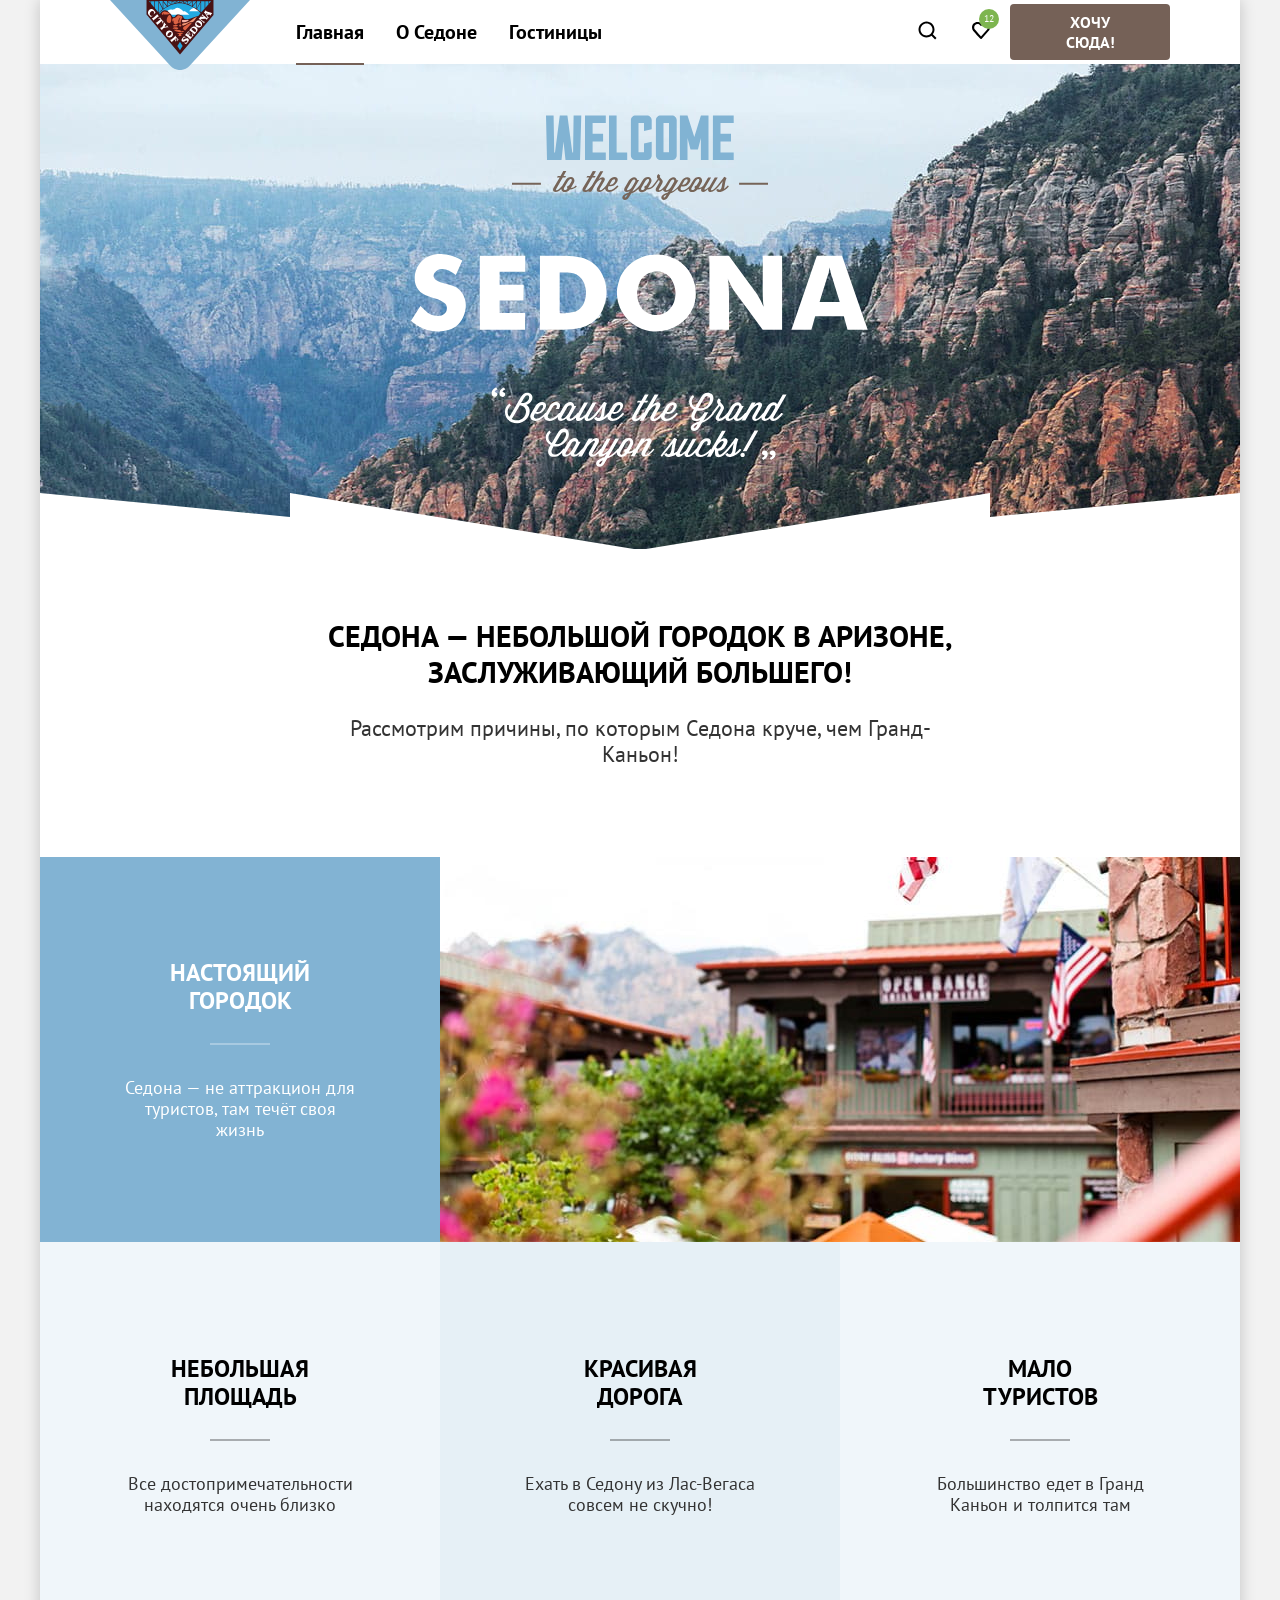
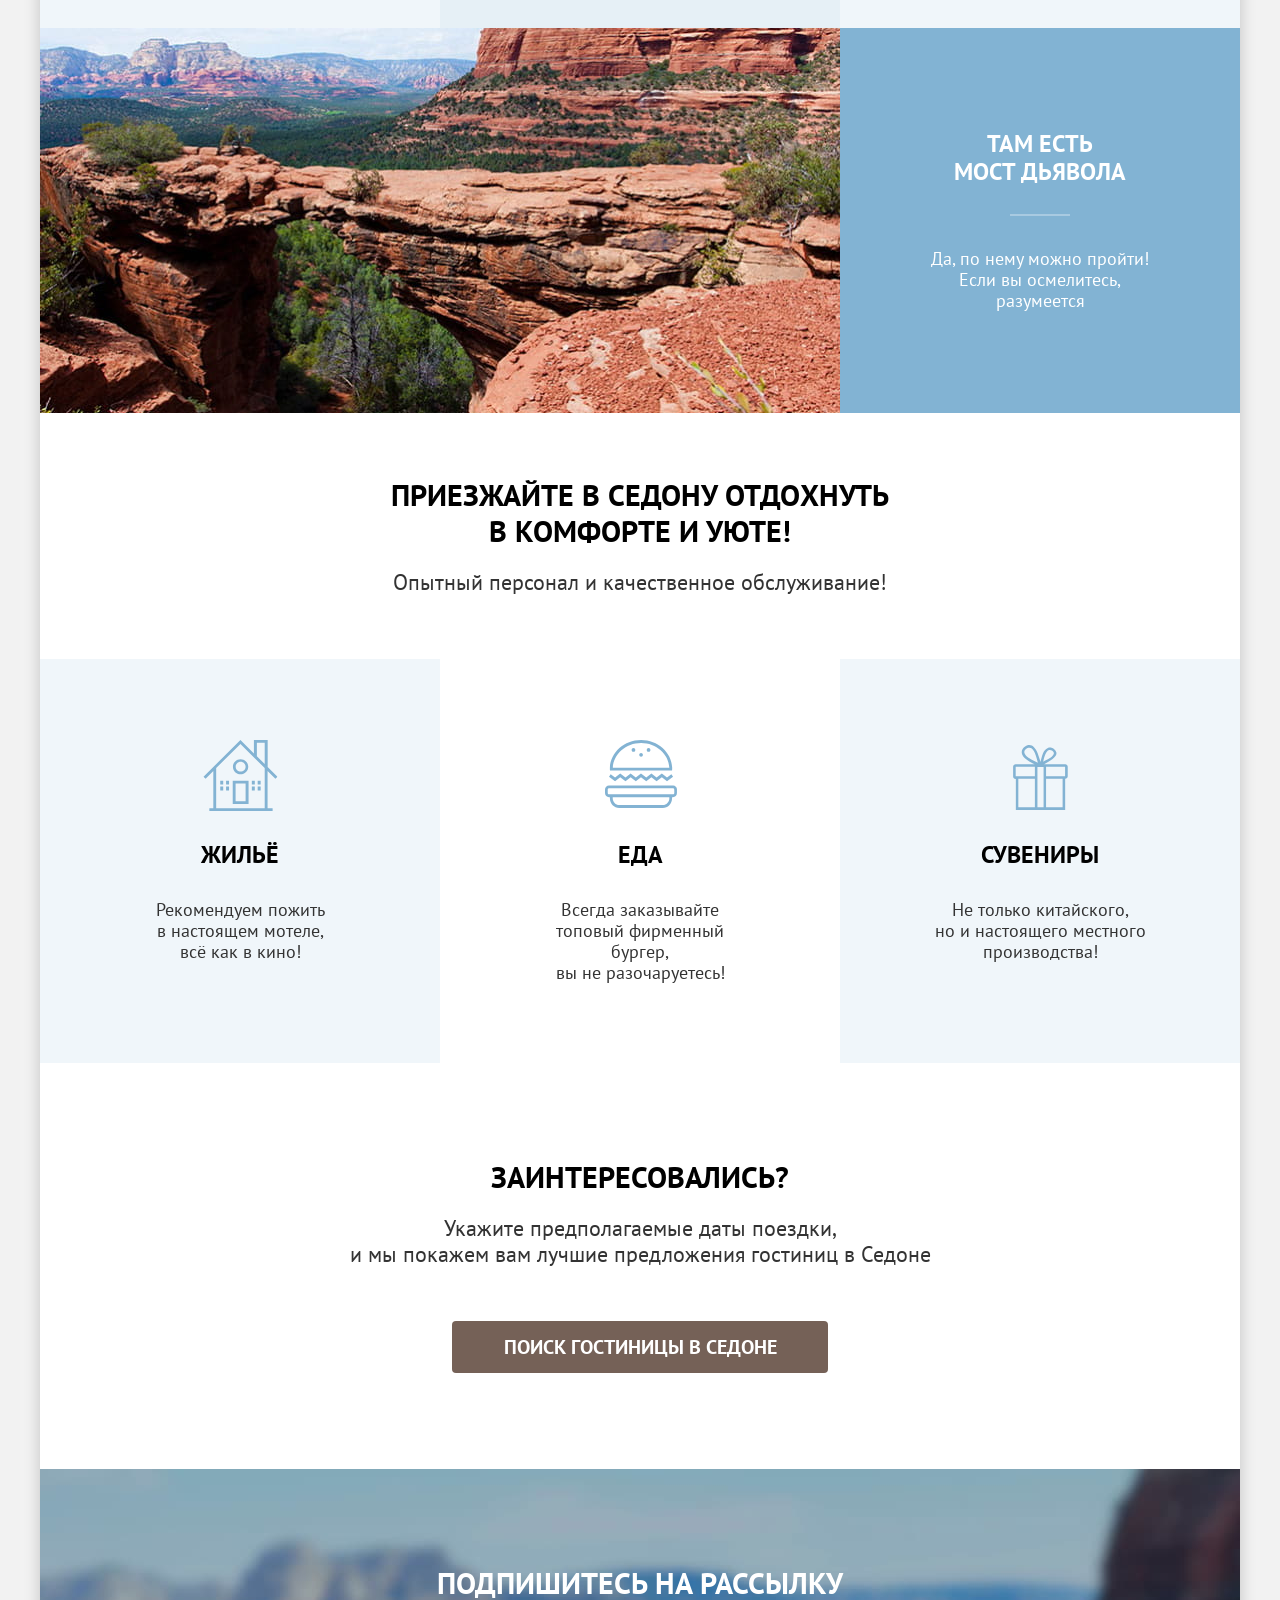
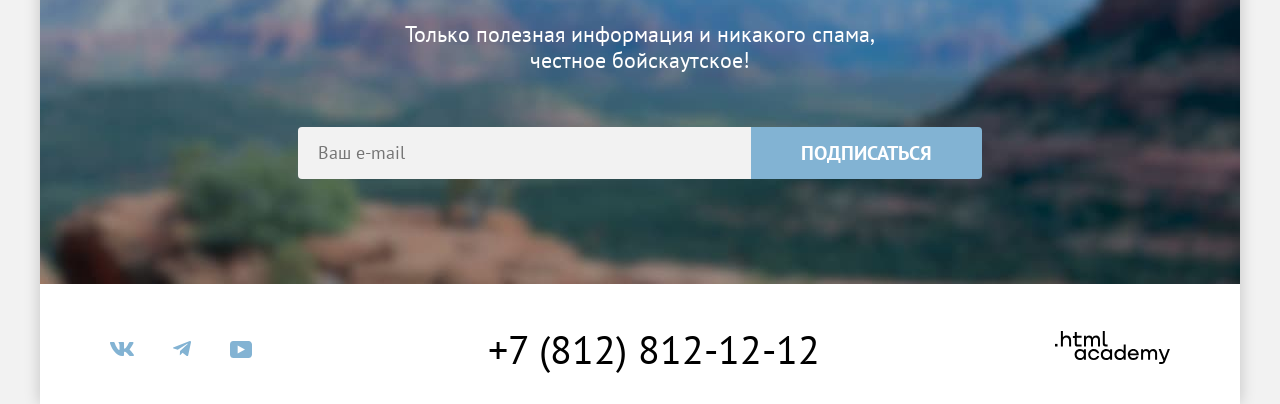
==== commit 4ed981f1: "fix: поправить стили (fix styles)" ====
--- a/index.html
+++ b/index.html
@@ -29,8 +29,8 @@
         </nav>
         <ul class="page-header__user-menu user-menu">
           <li class="user-menu__item">
-            <a href="#" class="user-menu__link user-menu__link--search">
-              <svg aria-hidden="true" focusable="false" width="20" height="20" viewBox="0 0 20 20" xmlns="http://www.w3.org/2000/svg">
+            <a href="#" class="user-menu__link">
+              <svg class="user-menu__icon user-menu__icon--search" aria-hidden="true" focusable="false" width="20" height="20" viewBox="0 0 20 20" xmlns="http://www.w3.org/2000/svg">
                 <path
                   d="M19.5 18.0083L15.8 14.3287C16.8 13.0359 17.5 11.3453 17.5 9.4558C17.5 5.08011 13.9 1.5 9.5 1.5C5.1 1.5 1.5 5.17956 1.5 9.55525C1.5 13.9309 5.1 17.511 9.5 17.511C11.3 17.511 13 16.9144 14.4 15.8204L18.1 19.5L19.5 18.0083ZM9.5 15.5221C6.2 15.5221 3.5 12.837 3.5 9.55525C3.5 6.27348 6.2 3.5884 9.5 3.5884C12.8 3.5884 15.5 6.27348 15.5 9.55525C15.5 12.837 12.8 15.5221 9.5 15.5221Z"
                 />
@@ -39,8 +39,8 @@
             </a>
           </li>
           <li class="user-menu__item">
-            <a href="#" class="user-menu__link user-menu__link--favorites">
-              <svg aria-hidden="true" focusable="false" width="20" height="20" viewBox="0 0 20 20" xmlns="http://www.w3.org/2000/svg">
+            <a href="#" class="user-menu__link">
+              <svg class="user-menu__icon user-menu__icon--favorites" aria-hidden="true" focusable="false" width="20" height="20" viewBox="0 0 20 20" xmlns="http://www.w3.org/2000/svg">
                 <path
                   d="M9.9 19C9.6 19 9.3 18.9 9.1 18.6C3.7 12.5 2.4 11.1 2.1 10.7C1.4 9.8 1 8.6 1 7.4C1 4.4 3.4 2 6.5 2C7.8 2 9 2.5 10 3.3C11 2.5 12.3 2 13.5 2C16.5 2 19 4.4 19 7.4C19 8.7 18.5 9.9 17.7 10.8L10.7 18.7C10.5 18.9 10.3 19 9.9 19ZM3.9 9.5C4.2 9.9 7.4 13.5 10 16.4L16.2 9.4C16.7 8.9 16.9 8.2 16.9 7.4C16.9 5.6 15.4 4.1 13.6 4.1C12.6 4.1 11.6 4.6 10.9 5.4C10.6 5.7 10.3 5.8 10 5.8C9.7 5.8 9.4 5.6 9.2 5.4C8.5 4.6 7.5 4.1 6.5 4.1C4.7 4.1 3.2 5.6 3.2 7.4C3.1 8.3 3.5 9 3.9 9.5C3.8 9.5 3.8 9.5 3.9 9.5Z"
                 />
@@ -101,7 +101,7 @@
           <h2 class="services__title">Приезжайте в Седону отдохнуть в комфорте и уюте!</h2>
           <p class="services__description">Опытный персонал и качественное обслуживание!</p>
           <ul class="services__list">
-            <li class="services__item services__item--odd">
+            <li class="services__item services__item--odd services__item--house">
               <h3 class="services__item-title">Жильё</h3>
               <p class="services__item-description">
                 Рекомендуем пожить<br />
@@ -109,7 +109,7 @@
                 всё как в кино!
               </p>
             </li>
-            <li class="services__item">
+            <li class="services__item services__item--food">
               <h3 class="services__item-title">Еда</h3>
               <p class="services__item-description">
                 Всегда заказывайте<br />
@@ -117,7 +117,7 @@
                 вы не разочаруетесь!
               </p>
             </li>
-            <li class="services__item services__item--odd">
+            <li class="services__item services__item--odd services__item--souvenirs">
               <h3 class="services__item-title">Сувениры</h3>
               <p class="services__item-description">
                 Не только китайского,<br />
--- a/styles/styles.css
+++ b/styles/styles.css
@@ -72,13 +72,14 @@
   text-decoration: none;
   color: var(--color-white);
   cursor: pointer;
+  transition: all 0.2s ease-out;
 
   &.button--brown {
     background-color: var(--color-brown);
   }
 
   &.button--brown:hover,
-  &.button--brown:focus {
+  &.button--brown:focus-visible {
     background-color: var(--color-brown-dark);
   }
 
@@ -91,7 +92,7 @@
   }
 
   &.button--blue:hover,
-  &.button--blue:focus {
+  &.button--blue:focus-visible {
     background-color: var(--color-blue-dark);
   }
 
@@ -104,7 +105,7 @@
   }
 
   &.button--green:hover,
-  &.button--green:focus {
+  &.button--green:focus-visible {
     background-color: var(--color-green-dark);
   }
 
@@ -220,6 +221,19 @@
     align-self: start;
     margin-right: 30px;
     margin-bottom: -10px;
+  }
+
+  .logo__link {
+    outline: none;
+  }
+
+  .logo__link:hover,
+  .logo__link:focus-visible {
+    opacity: 0.85;
+  }
+
+  .logo__link:active {
+    opacity: 0.6;
   }
 }
 
@@ -235,6 +249,7 @@
   }
 
   .navigation__link {
+    position: relative;
     display: block;
     padding: 20px 16px;
     font-size: 20px;
@@ -242,12 +257,11 @@
     line-height: 24px;
     color: inherit;
     text-decoration: none;
-  }
-
-  .navigation__link--active {
-    position: relative;
-  }
-
+    outline: none;
+  }
+
+  .navigation__link:hover::before,
+  .navigation__link:focus-visible::before,
   .navigation__link--active::before {
     content: '';
     position: absolute;
@@ -255,7 +269,11 @@
     left: 16px;
     right: 16px;
     height: 2px;
-    background: var(--color-brown);
+    background-color: var(--color-brown);
+  }
+
+  .navigation__link:active::before {
+    background-color: var(--color-brown-30);
   }
 }
 
@@ -275,6 +293,7 @@
     padding: 20px 15px;
     text-decoration: none;
     color: var(--color-black);
+    outline: none;
   }
 
   .user-menu__button {
@@ -295,6 +314,15 @@
     line-height: 10px;
     color: var(--color-white);
   }
+}
+
+.user-menu__link:hover .user-menu__icon,
+.user-menu__link:focus-visible .user-menu__icon {
+  fill: var(--color-brown);
+}
+
+.user-menu__link:active .user-menu__icon {
+  fill: var(--color-brown-30);
 }
 
 /* Main Index */
@@ -368,7 +396,8 @@
   .advantages__item-title {
     position: relative;
     margin: 0;
-    margin-bottom: 62px;
+    margin-bottom: 32px;
+    padding-bottom: 30px;
     width: 172px;
     font-size: 24px;
     font-weight: 700;
@@ -379,11 +408,12 @@
   .advantages__item-title::before {
     content: '';
     position: absolute;
-    top: 86px;
-    left: 56px;
-    right: 56px;
+    bottom: 0;
+    left: 50%;
+    width: 60px;
     height: 2px;
     background-color: var(--color-black-30);
+    transform: translateX(-50%);
   }
 
   .advantages__item-description {
@@ -406,16 +436,16 @@
     align-items: center;
   }
 
-  .advantages__item-title {
-    margin-bottom: 62px;
-  }
-
   .advantages__item-title::before {
     background-color: var(--color-white-30);
   }
 
   .advantages__item-description {
     color: var(--color-white);
+  }
+
+  .advantages__item-image {
+    height: 100%;
   }
 }
 
@@ -491,25 +521,27 @@
 .services__item::before {
   content: '';
   position: absolute;
-  top: 80px;
-  left: 50%;
-  width: 75px;
-  height: 72px;
   background-repeat: no-repeat;
   background-position: center;
   background-size: contain;
   transform: translateX(-50%);
 }
 
-.services__item:nth-of-type(1):before {
+.services__item--house::before {
+  width: 75px;
+  height: 72px;
   background-image: url('../images/decorative-icons/services-house-icon.svg');
 }
 
-.services__item:nth-of-type(2):before {
+.services__item--food::before {
+  width: 74px;
+  height: 70px;
   background-image: url('../images/decorative-icons/services-burger-icon.svg');
 }
 
-.services__item:nth-of-type(3):before {
+.services__item--souvenirs::before {
+  width: 64px;
+  height: 76px;
   background-image: url('../images/decorative-icons/services-gift-icon.svg');
 }
 
@@ -643,7 +675,7 @@
 }
 
 .social-links__link:hover,
-.social-links__link:focus {
+.social-links__link:focus-visible {
   svg {
     fill: var(--color-blue-dark);
   }
@@ -668,7 +700,7 @@
   }
 
   .contacts__phone:hover,
-  .contacts__phone:focus {
+  .contacts__phone:focus-visible {
     color: var(--color-brown);
   }
 
@@ -686,7 +718,7 @@
 }
 
 .logo__link:hover,
-.logo__link:focus {
+.logo__link:focus-visible {
   svg {
     fill: var(--color-brown);
   }
@@ -715,7 +747,8 @@
   color: var(--color-white);
 
   .catalog__title {
-    margin-block: 0;
+    margin-top: 0;
+    margin-bottom: 8px;
     font-size: 60px;
     font-weight: 700;
     line-height: 78px;
@@ -726,12 +759,19 @@
   display: flex;
   justify-content: center;
   align-items: center;
-  column-gap: 29px;
   margin-top: 0;
   margin-bottom: 40px;
   padding: 0;
-  width: 114px;
+  min-width: 114px;
   list-style: none;
+
+  .breadcrumbs__item {
+    position: relative;
+  }
+
+  .breadcrumbs__item:not(:last-of-type) {
+    padding-right: 29px;
+  }
 
   .breadcrumbs__link {
     font-size: 16px;
@@ -751,8 +791,6 @@
 }
 
 .breadcrumbs__item:first-of-type {
-  position: relative;
-
   .breadcrumbs__link {
     display: block;
     width: 12px;
@@ -763,16 +801,17 @@
   }
 }
 
-.breadcrumbs__item:first-of-type::before {
+.breadcrumbs__item:not(:last-of-type)::before {
   content: '';
   position: absolute;
-  top: 2px;
-  left: 25px;
+  top: 50%;
+  right: 11px;
   width: 6px;
   height: 10px;
   background-image: url('../images/decorative-icons/breadcrumbs-arrow.svg');
   background-repeat: no-repeat;
   background-position: center;
+  transform: translateY(-50%);
 }
 
 .filters {
@@ -859,6 +898,7 @@
 }
 
 .hotel-results {
+  position: relative;
   display: flex;
   flex-wrap: wrap;
   align-items: center;
@@ -895,7 +935,7 @@
   }
 
   .hotel-results__select:hover,
-  .hotel-results__select:focus {
+  .hotel-results__select:focus-visible {
     border-color: var(--color-blue-dark);
   }
 
@@ -907,6 +947,15 @@
   }
 }
 
+.hotel-results::before {
+  content: '';
+  position: absolute;
+  bottom: 160px;
+  width: 1060px;
+  height: 1px;
+  background-color: var(--color-light-gray);
+}
+
 .sort-list {
   display: flex;
   justify-content: space-between;
@@ -915,7 +964,8 @@
   width: 160px;
   list-style: none;
 
-  .sort-list__link--active {
+  .sort-list__link--active,
+  .sort-list__link--active:focus-visible {
     border-color: var(--color-black);
   }
 
@@ -937,7 +987,7 @@
   grid-template-columns: repeat(3, 1fr);
   gap: 20px;
   margin-top: 0;
-  margin-bottom: 80px;
+  margin-bottom: 40px;
   padding: 0;
   list-style: none;
 }
@@ -959,6 +1009,17 @@
     width: 300px;
     text-decoration: none;
     color: var(--color-black);
+    outline: none;
+    transition: all 0.1s ease-out;
+  }
+
+  .hotel-card__photo-link:hover,
+  .hotel-card__photo-link:focus-visible {
+    opacity: 0.85;
+  }
+
+  .hotel-card__photo-link:active {
+    opacity: 0.6;
   }
 
   .hotel-card__title {
@@ -1034,16 +1095,19 @@
     text-decoration: none;
     text-transform: uppercase;
     color: var(--color-white);
-  }
-
-  .pagination__link:not(.pagination__link--dots):not(.pagination__link--active):hover,
-  .pagination__link:not(.pagination__link--dots):not(.pagination__link--active):focus {
+    transition: all 0.1s ease-out;
+  }
+
+  .pagination__link[href] {
+    border: 1px solid var(--color-blue);
+  }
+
+  .pagination__link[href]:hover,
+  .pagination__link[href]:focus-visible {
     background-color: var(--color-blue-dark);
-    outline: 1px solid var(--color-blue);
-    outline-offset: -1px;
-  }
-
-  .pagination__link:not(.pagination__link--dots):not(.pagination__link--active):active {
+  }
+
+  .pagination__link[href]:active {
     color: var(--color-white-30);
   }
 
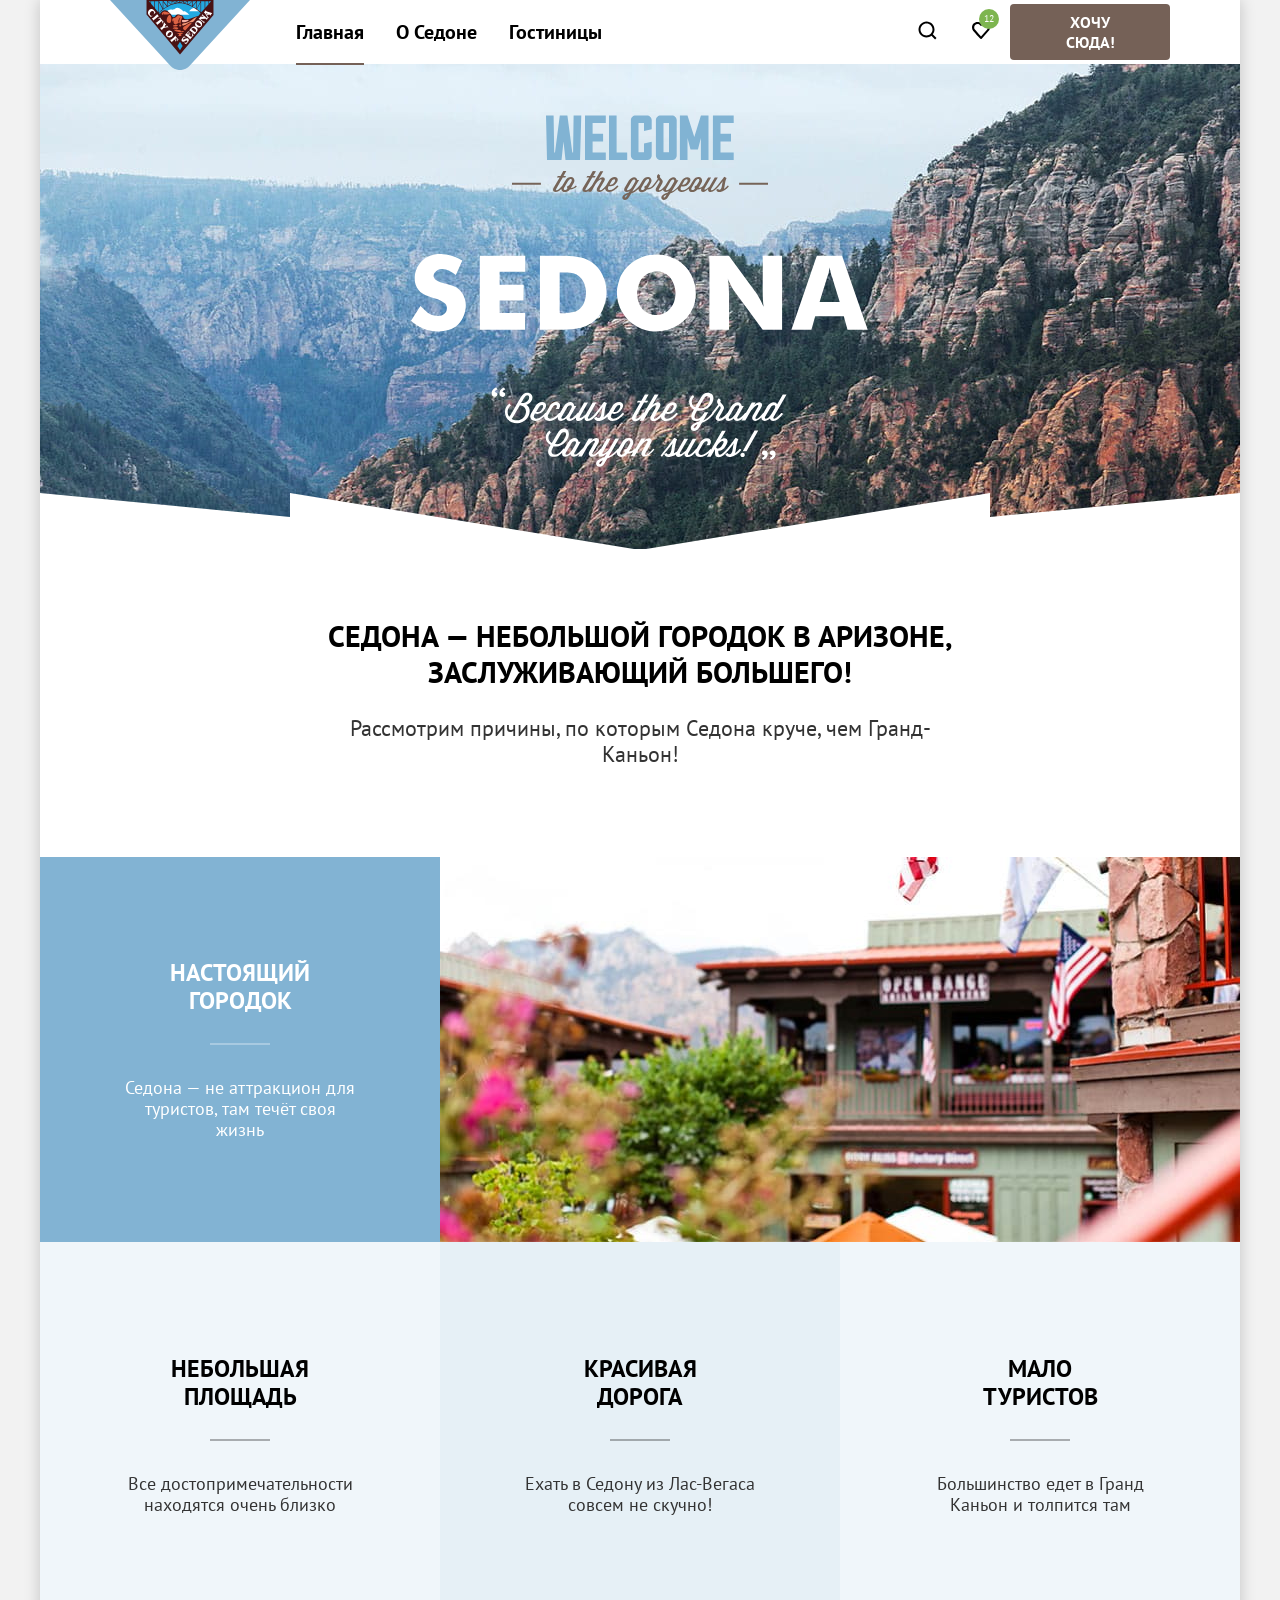
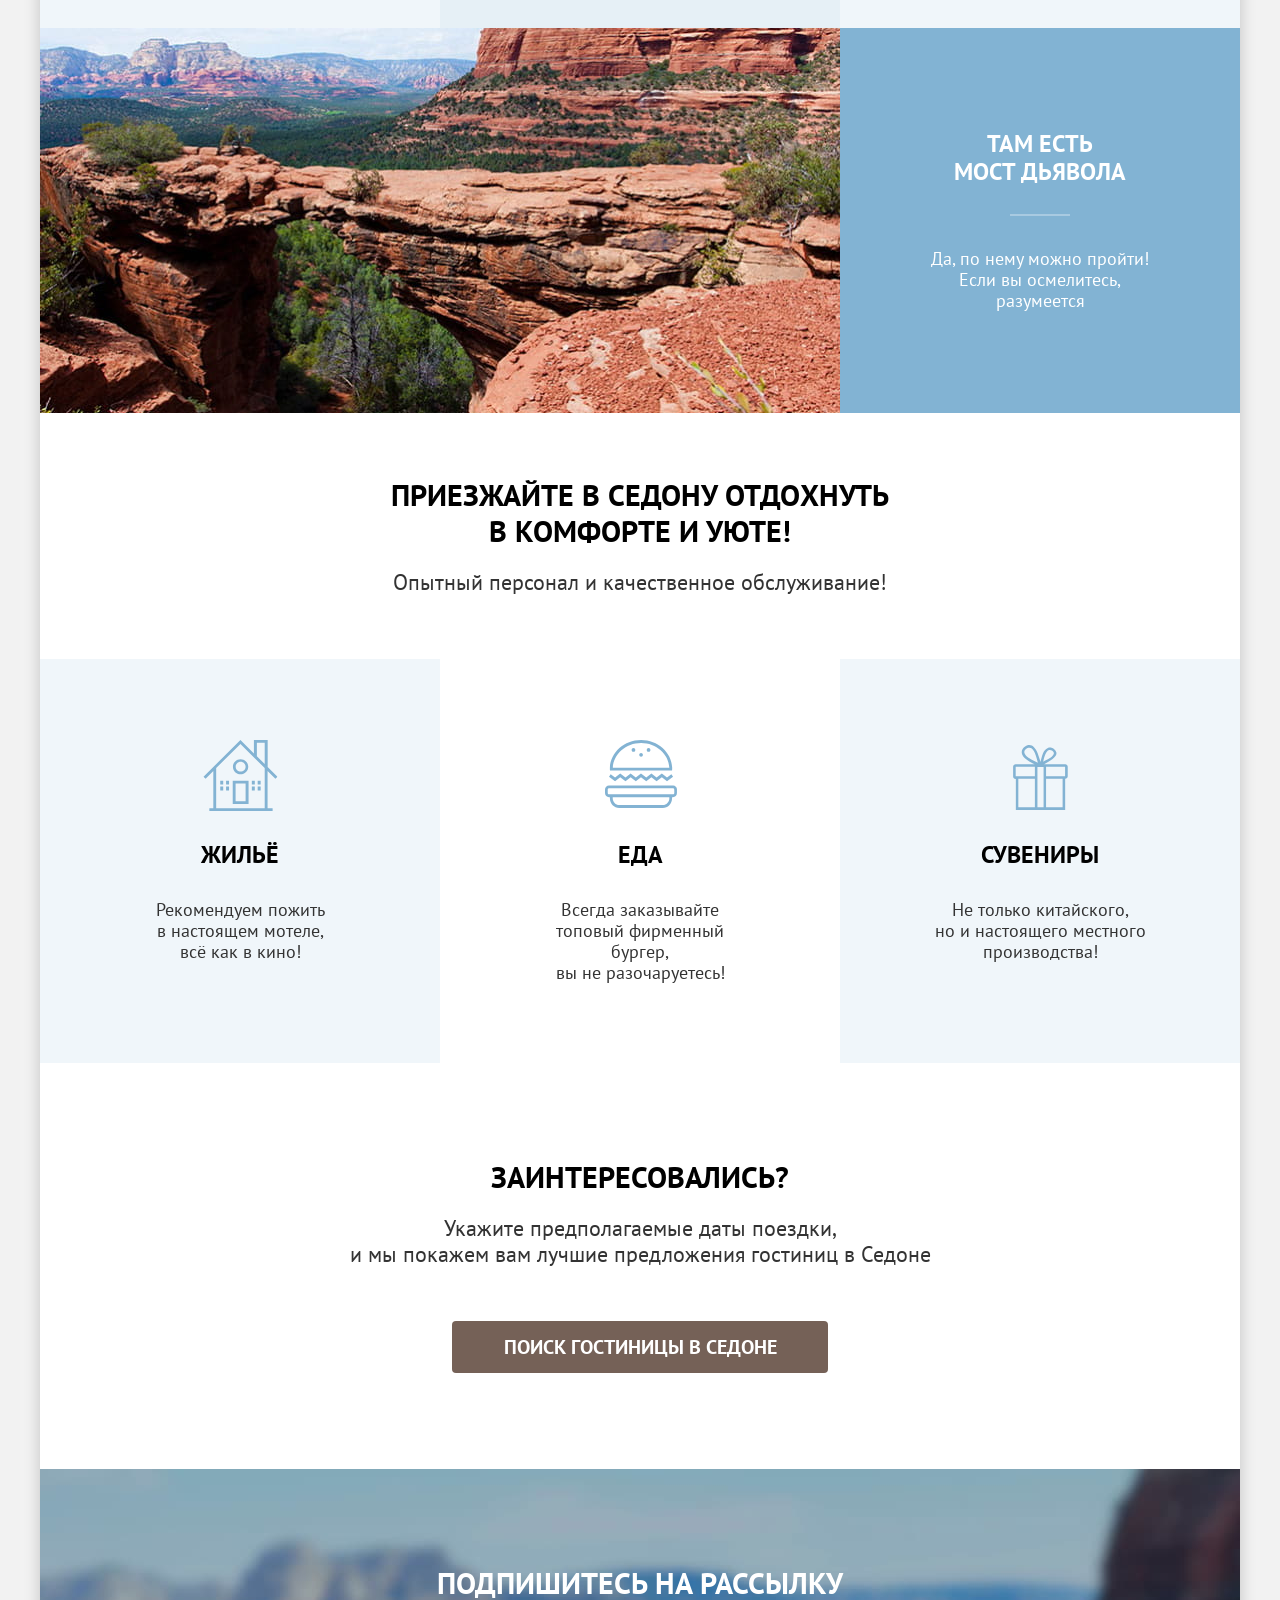
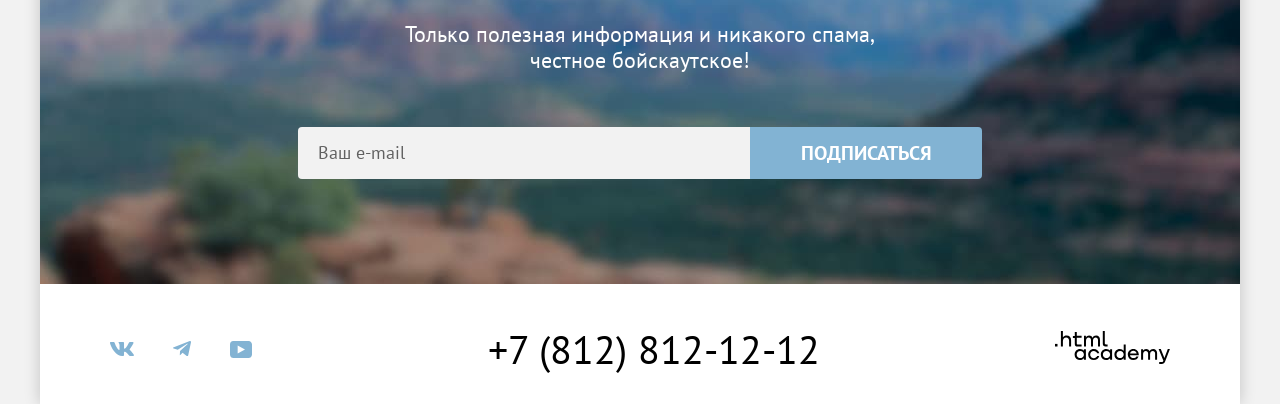
==== commit 829bc2f9: "feat: добавить модальное окно поиска (add search modal)" ====
--- a/index.html
+++ b/index.html
@@ -30,7 +30,15 @@
         <ul class="page-header__user-menu user-menu">
           <li class="user-menu__item">
             <a href="#" class="user-menu__link">
-              <svg class="user-menu__icon user-menu__icon--search" aria-hidden="true" focusable="false" width="20" height="20" viewBox="0 0 20 20" xmlns="http://www.w3.org/2000/svg">
+              <svg
+                class="user-menu__icon user-menu__icon--search"
+                aria-hidden="true"
+                focusable="false"
+                width="20"
+                height="20"
+                viewBox="0 0 20 20"
+                xmlns="http://www.w3.org/2000/svg"
+              >
                 <path
                   d="M19.5 18.0083L15.8 14.3287C16.8 13.0359 17.5 11.3453 17.5 9.4558C17.5 5.08011 13.9 1.5 9.5 1.5C5.1 1.5 1.5 5.17956 1.5 9.55525C1.5 13.9309 5.1 17.511 9.5 17.511C11.3 17.511 13 16.9144 14.4 15.8204L18.1 19.5L19.5 18.0083ZM9.5 15.5221C6.2 15.5221 3.5 12.837 3.5 9.55525C3.5 6.27348 6.2 3.5884 9.5 3.5884C12.8 3.5884 15.5 6.27348 15.5 9.55525C15.5 12.837 12.8 15.5221 9.5 15.5221Z"
                 />
@@ -40,7 +48,15 @@
           </li>
           <li class="user-menu__item">
             <a href="#" class="user-menu__link">
-              <svg class="user-menu__icon user-menu__icon--favorites" aria-hidden="true" focusable="false" width="20" height="20" viewBox="0 0 20 20" xmlns="http://www.w3.org/2000/svg">
+              <svg
+                class="user-menu__icon user-menu__icon--favorites"
+                aria-hidden="true"
+                focusable="false"
+                width="20"
+                height="20"
+                viewBox="0 0 20 20"
+                xmlns="http://www.w3.org/2000/svg"
+              >
                 <path
                   d="M9.9 19C9.6 19 9.3 18.9 9.1 18.6C3.7 12.5 2.4 11.1 2.1 10.7C1.4 9.8 1 8.6 1 7.4C1 4.4 3.4 2 6.5 2C7.8 2 9 2.5 10 3.3C11 2.5 12.3 2 13.5 2C16.5 2 19 4.4 19 7.4C19 8.7 18.5 9.9 17.7 10.8L10.7 18.7C10.5 18.9 10.3 19 9.9 19ZM3.9 9.5C4.2 9.9 7.4 13.5 10 16.4L16.2 9.4C16.7 8.9 16.9 8.2 16.9 7.4C16.9 5.6 15.4 4.1 13.6 4.1C12.6 4.1 11.6 4.6 10.9 5.4C10.6 5.7 10.3 5.8 10 5.8C9.7 5.8 9.4 5.6 9.2 5.4C8.5 4.6 7.5 4.1 6.5 4.1C4.7 4.1 3.2 5.6 3.2 7.4C3.1 8.3 3.5 9 3.9 9.5C3.8 9.5 3.8 9.5 3.9 9.5Z"
                 />
@@ -226,6 +242,69 @@
           </a>
         </div>
       </footer>
+      <div class="modal modal--hidden" role="dialog" aria-modal="true" aria-labelledby="modal-title">
+        <div class="modal__container">
+          <h2 class="modal__title" id="modal-title">Поиск гостиницы в Седоне</h2>
+          <button class="modal__close-button" type="button">
+            <span class="visually-hidden">Закрыть</span>
+            <svg aria-hidden="true" focusable="false" width="14" height="14" viewBox="0 0 14 14" xmlns="http://www.w3.org/2000/svg">
+              <path
+                d="M14 1.29231L12.7077 0L7 5.70769L1.29231 0L0 1.29231L5.70769 7L0 12.7077L1.29231 14L7 8.29231L12.7077 14L14 12.7077L8.29231 7L14 1.29231Z"
+                fill="black"
+              />
+            </svg>
+          </button>
+          <form class="modal__form" action="https://echo.htmlacademy.ru/" method="get">
+            <div class="modal__field">
+              <label class="modal__label" for="date-from">Дата заезда:</label>
+              <div class="modal__input-wrapper">
+                <input class="modal__input" id="date-from" type="text" name="date-from" value="27 апреля 2020" placeholder="ДД.ММ.ГГГГ" />
+                <button class="modal__calendar-button" type="button">
+                  <span class="visually-hidden">Выбрать дату заезда</span>
+                </button>
+              </div>
+              <p class="modal__field-message modal__field-message--error">Мы не можем отправить вас в прошлое.</p>
+            </div>
+            <div class="modal__field">
+              <label class="modal__label" for="date-to">Дата выезда:</label>
+              <div class="modal__input-wrapper">
+                <input class="modal__input" id="date-to" type="text" name="date-to" value="1 сентября 2023" placeholder="ДД.ММ.ГГГГ" />
+                <button class="modal__calendar-button" type="button">
+                  <span class="visually-hidden">Выбрать дату выезда</span>
+                </button>
+              </div>
+              <p class="modal__field-message modal__field-message--success">На эти даты есть свободные номера. Пока есть.</p>
+            </div>
+            <div class="modal__guests">
+              <div class="modal__guests-group">
+                <span class="modal__guests-label">Взрослые:</span>
+                <div class="modal__counter">
+                  <button class="modal__counter-button modal__counter-button--decrease" type="button" aria-label="Уменьшить количество взрослых">−</button>
+                  <input class="modal__counter-value" id="adults-count" type="number" name="adults" value="2" readonly />
+                  <button class="modal__counter-button modal__counter-button--increase" type="button" aria-label="Увеличить количество взрослых">+</button>
+                </div>
+              </div>
+              <div class="modal__guests-group">
+                <span class="modal__guests-label">
+                  Дети:
+                  <button class="modal__tooltip-button" type="button" aria-describedby="children-tooltip">
+                    <span class="visually-hidden">Информация</span>
+                  </button>
+                  <span class="modal__tooltip" role="tooltip" id="children-tooltip">
+                    Укажите количество детей, которые будут с вами, возраст которых от 6 до 18 лет. Дети до 6 лет размещаются бесплатно.
+                  </span>
+                </span>
+                <div class="modal__counter">
+                  <button class="modal__counter-button modal__counter-button--decrease" type="button" aria-label="Уменьшить количество детей">−</button>
+                  <input class="modal__counter-value" id="children-count" type="number" name="children" value="2" readonly />
+                  <button class="modal__counter-button modal__counter-button--increase" type="button" aria-label="Увеличить количество детей">+</button>
+                </div>
+              </div>
+            </div>
+            <button class="modal__submit button button--blue" type="submit">Найти</button>
+          </form>
+        </div>
+      </div>
     </div>
   </body>
 </html>
--- a/styles/styles.css
+++ b/styles/styles.css
@@ -38,11 +38,13 @@
   --color-white-10: color-mix(in srgb, var(--color-white) 10%, transparent);
   --color-white-30: color-mix(in srgb, var(--color-white) 30%, transparent);
   --color-white-60: color-mix(in srgb, var(--color-white) 60%, transparent);
+  --color-off-white-80: color-mix(in srgb, var(--color-off-white) 80%, transparent);
   --color-blue-12: color-mix(in srgb, var(--color-blue-alt) 12%, transparent);
   --color-blue-20: color-mix(in srgb, var(--color-blue-alt) 20%, transparent);
   --color-blue-30: color-mix(in srgb, var(--color-blue-dark) 30%, transparent);
   --color-black-20: color-mix(in srgb, var(--color-black) 20%, transparent);
   --color-black-30: color-mix(in srgb, var(--color-black) 30%, transparent);
+  --color-black-60: color-mix(in srgb, var(--color-black) 60%, transparent);
   --color-brown-30: color-mix(in srgb, var(--color-brown) 30%, transparent);
 }
 
@@ -64,7 +66,7 @@
   padding: 8px 16px;
   border: none;
   border-radius: 4px;
-  font-family: 'PT Sans';
+  font-family: 'PT Sans', sans-serif;
   font-size: 16px;
   font-weight: 700;
   line-height: 20px;
@@ -122,6 +124,7 @@
   }
 
   &.button--reset:focus-visible {
+    transition: none;
     outline: 3px solid var(--color-blue-alt);
     outline-offset: -3px;
   }
@@ -224,6 +227,7 @@
   }
 
   .logo__link {
+    transition: opacity 0.15s ease-out;
     outline: none;
   }
 
@@ -260,9 +264,7 @@
     outline: none;
   }
 
-  .navigation__link:hover::before,
-  .navigation__link:focus-visible::before,
-  .navigation__link--active::before {
+  .navigation__link::before {
     content: '';
     position: absolute;
     bottom: -1px;
@@ -270,6 +272,14 @@
     right: 16px;
     height: 2px;
     background-color: var(--color-brown);
+    opacity: 0;
+    transition: all 0.15s ease-out;
+  }
+
+  .navigation__link:hover::before,
+  .navigation__link:focus-visible::before,
+  .navigation__link--active::before {
+    opacity: 1;
   }
 
   .navigation__link:active::before {
@@ -304,15 +314,19 @@
   .user-menu__count {
     position: absolute;
     top: 9px;
-    right: 7px;
+    left: 23px;
     padding: 5px 4px;
     min-width: 20px;
     height: 20px;
     background-color: var(--color-green);
-    border-radius: 50%;
+    border-radius: 100vw;
     font-size: 10px;
     line-height: 10px;
     color: var(--color-white);
+  }
+
+  .user-menu__icon {
+    transition: fill 0.15s ease-out;
   }
 }
 
@@ -611,7 +625,6 @@
 
   .subscription__form {
     display: flex;
-    flex-wrap: wrap;
     width: 684px;
   }
 
@@ -621,15 +634,33 @@
     border: none;
     border-radius: 4px 0 0 4px;
     background-color: var(--color-off-white);
-    font-family: 'PT Sans';
+    font-family: 'PT Sans', sans-serif;
     font-size: 18px;
+    font-weight: 700;
     line-height: 24px;
     color: var(--color-black);
     outline: none;
+    transition: background-color 0.15s ease-out;
+  }
+
+  .subscription__email::placeholder {
+    font-weight: 400;
+    color: var(--color-black-60);
+  }
+
+  .subscription__email:hover {
+    background-color: var(--color-light-gray);
+  }
+
+  .subscription__email:focus-visible {
+    background-color: var(--color-light-gray);
+    outline: 3px solid var(--color-blue-alt);
+    outline-offset: -3px;
   }
 
   .subscription__button {
-    padding-inline: 50px;
+    padding-inline: 15px;
+    min-width: 232px;
     border-radius: 0 4px 4px 0;
     font-size: 20px;
     line-height: 36px;
@@ -671,6 +702,7 @@
 
   svg {
     fill: var(--color-blue-alt);
+    transition: fill 0.15s ease-out;
   }
 }
 
@@ -696,6 +728,7 @@
     text-transform: uppercase;
     text-decoration: none;
     color: inherit;
+    transition: color 0.2s ease-out;
     outline: none;
   }
 
@@ -711,9 +744,13 @@
 
 .page-footer__logo {
   width: 115px;
-
-  .logo__link {
-    outline: none;
+}
+
+.logo__link {
+  outline: none;
+
+  svg {
+    transition: fill 0.2s ease-out;
   }
 }
 
@@ -778,6 +815,7 @@
     line-height: 21px;
     text-decoration: none;
     color: inherit;
+    transition: opacity 0.2s ease-out;
     outline: none;
   }
 
@@ -829,12 +867,12 @@
     text-align: start;
   }
 
-  .filters__group:nth-child(2) {
+  .filters__group--housing {
     margin-right: auto;
   }
 
-  .filters__group:nth-child(3) {
-    width: 290px;
+  .filters__group--price {
+    width: 288px;
   }
 
   .filters__group-title {
@@ -855,19 +893,95 @@
   }
 
   .filters__control {
+    display: flex;
+    align-items: center;
+    gap: 16px;
     line-height: 23px;
+    cursor: pointer;
+  }
+
+  .filters__control-mark {
+    flex-shrink: 0;
+    width: 20px;
+    height: 20px;
+    background-color: var(--color-white);
+    border-radius: 4px;
+    transition: opacity 0.1s ease-out;
+  }
+
+  .filters__control-input:hover + .filters__control-mark {
+    opacity: 0.6;
+  }
+
+  .filters__control-input:focus-visible + .filters__control-mark {
+    outline: 3px solid var(--color-blue-alt);
+  }
+
+  .filters__control-input:active + .filters__control-mark {
+    opacity: 0.3;
+  }
+
+  .filters__control-input:checked + .filters__control-mark--check {
+    background-image: url('../images/decorative-icons/filter-control-check.svg');
+    background-repeat: no-repeat;
+    background-position: center;
+    background-size: 12px 10px;
+  }
+
+  .filters__control-mark--radio {
+    position: relative;
+    border-radius: 50%;
+  }
+
+  .filters__control-input:checked + .filters__control-mark--radio::before {
+    content: '';
+    position: absolute;
+    top: 50%;
+    left: 50%;
+    width: 10px;
+    height: 10px;
+    background-color: var(--color-steel-teal);
+    border-radius: 50%;
+    transform: translate(-50%, -50%);
+  }
+
+  .filters__price-range {
+    position: relative;
+    display: flex;
+    gap: 2px;
+    max-width: 100%;
+    margin-bottom: 50px;
   }
 
   .filters__price-input {
+    flex-grow: 1;
     padding: 12px 20px;
+    padding-right: 51px;
+    width: 143px;
     background-color: var(--color-off-white);
     border: none;
-    font-family: 'PT Sans';
+    font-family: 'PT Sans', sans-serif;
     font-size: 18px;
     font-weight: 700;
     line-height: 24px;
     color: var(--color-black);
+    appearance: textfield;
+    transition: background-color 0.15s ease-out;
     outline: none;
+  }
+
+  .filters__price-input::selection {
+    background-color: var(--color-blue-alt);
+  }
+
+  .filters__price-input:hover {
+    background-color: var(--color-light-gray);
+  }
+
+  .filters__price-input:focus-visible {
+    background-color: var(--color-light-gray);
+    outline: 3px solid var(--color-blue-alt);
+    outline-offset: -3px;
   }
 
   .filters__price-input--from {
@@ -884,15 +998,71 @@
   }
 
   .filters__price-label {
+    position: absolute;
+    top: 10px;
     line-height: 24px;
     color: var(--color-black-30);
+  }
+
+  .filters__price-label--from {
+    left: 106px;
+  }
+
+  .filters__price-label--to {
+    right: 20px;
+  }
+
+  .filters__range {
+    height: 4px;
+    background-color: var(--color-white-30);
+  }
+
+  .filters__range-track {
+    position: relative;
+    width: 227px;
+    height: 100%;
+    background-color: var(--color-white);
+  }
+
+  .filters__range-thumb {
+    position: absolute;
+    top: -8px;
+    padding: 0;
+    width: 20px;
+    height: 20px;
+    background-color: var(--color-white);
+    border: none;
+    border-radius: 5px;
+    cursor: grab;
+    transition: box-shadow 0.1s ease-out;
+  }
+  .filters__range-thumb:hover {
+    box-shadow: 0 4px 10px 0 var(--color-black-20);
+  }
+  .filters__range-thumb:focus-visible {
+    box-shadow: 0 4px 10px 0 var(--color-black-20);
+    outline: 3px solid var(--color-blue-alt);
+  }
+
+  .filters__range-thumb:active {
+    box-shadow: 0 7px 15px 0 var(--color-black-30);
+    cursor: grabbing;
+    outline: 2px solid var(--color-blue-alt);
+  }
+
+  .filters__range-thumb--min {
+    left: 0;
+  }
+
+  .filters__range-thumb--max {
+    right: 0;
   }
 
   .filters__buttons-wrapper {
     display: flex;
     flex-direction: column;
-    align-self: end;
     gap: 32px;
+    padding-top: 56px;
     width: 190px;
   }
 }
@@ -917,7 +1087,7 @@
 
   .hotel-results__select {
     margin-right: auto;
-    padding: 14px 20px;
+    padding: 14px 40px 14px 20px;
     width: 292px;
     background-image: url('../images/decorative-icons/sort-select-arrow.svg');
     background-repeat: no-repeat;
@@ -925,7 +1095,7 @@
     background-size: 12px 7px;
     border: 2px solid var(--color-light-gray);
     border-radius: 4px;
-    font-family: 'PT Sans';
+    font-family: 'PT Sans', sans-serif;
     font-size: 18px;
     line-height: 21px;
     color: var(--color-grey);
@@ -1122,3 +1292,307 @@
     color: var(--color-black);
   }
 }
+
+/* Modal */
+
+.modal {
+  position: fixed;
+  inset: 0;
+  display: flex;
+  align-items: center;
+  justify-content: center;
+  background-color: var(--color-off-white-80);
+  z-index: 100;
+
+  .modal__container {
+    position: relative;
+    padding: 64px 70px;
+    width: 717px;
+    min-height: 576px;
+    background-color: var(--color-white);
+    border-radius: 30px;
+  }
+
+  .modal__title {
+    margin-top: 0;
+    margin-bottom: 64px;
+    max-width: 535px;
+    font-size: 30px;
+    font-weight: 700;
+    line-height: 36px;
+    text-transform: uppercase;
+    text-align: start;
+  }
+
+  .modal__close-button {
+    position: absolute;
+    top: 64px;
+    right: 52px;
+    display: flex;
+    align-items: center;
+    justify-content: center;
+    width: 52px;
+    height: 52px;
+    background-color: var(--color-off-white);
+    border: none;
+    border-radius: 50%;
+    cursor: pointer;
+    outline: none;
+    transition: background-color 0.15s ease-out;
+  }
+
+  .modal__form {
+    display: flex;
+    flex-direction: column;
+    row-gap: 23px;
+  }
+
+  .modal__field {
+    display: grid;
+    grid-template-columns: 120px 1fr;
+    align-items: baseline;
+    column-gap: 24px;
+  }
+
+  .modal__label {
+    font-size: 20px;
+    font-weight: 700;
+    line-height: 24px;
+    text-transform: capitalize;
+  }
+
+  .modal__input-wrapper {
+    position: relative;
+    display: flex;
+    margin-bottom: 4px;
+  }
+
+  .modal__input {
+    flex-grow: 1;
+    padding: 12px 20px;
+    padding-right: 45px;
+    background-color: var(--color-off-white);
+    border: none;
+    border-radius: 4px;
+    font-family: 'PT Sans', sans-serif;
+    font-size: 18px;
+    font-weight: 700;
+    line-height: 24px;
+    color: var(--color-black);
+    outline: none;
+    transition: background-color 0.15s ease-out;
+  }
+
+  .modal__calendar-button {
+    position: absolute;
+    top: 14px;
+    right: 20px;
+    width: 20px;
+    height: 20px;
+    background-color: transparent;
+    background-image: url('../images/decorative-icons/modal-date.svg');
+    background-repeat: no-repeat;
+    background-position: center;
+    border: none;
+    border-radius: 4px;
+    color: var(--color-gray);
+    cursor: pointer;
+    opacity: 0.3;
+    transition: opacity 0.15s ease-out;
+  }
+
+  .modal__field-message {
+    grid-column: 2;
+    justify-self: start;
+    margin: 0;
+    padding-inline: 20px;
+    font-size: 16px;
+  }
+
+  .modal__field-message--error {
+    color: var(--color-coral-red);
+  }
+
+  .modal__field-message--success {
+    color: var(--color-grey);
+  }
+
+  .modal__guests {
+    display: flex;
+    align-items: center;
+    gap: 74px;
+    margin-bottom: 25px;
+  }
+
+  .modal__guests-group {
+    position: relative;
+    display: flex;
+    align-items: center;
+    column-gap: 53px;
+  }
+
+  .modal__guests-label {
+    display: flex;
+    align-items: center;
+    column-gap: 10px;
+    font-size: 20px;
+    font-weight: 700;
+    line-height: 24px;
+  }
+
+  .modal__counter {
+    display: flex;
+    align-items: center;
+    height: 48px;
+    background-color: var(--color-off-white);
+    border-radius: 4px;
+  }
+  .modal__counter-button {
+    padding: 0;
+    width: 40px;
+    height: 100%;
+    background-color: transparent;
+    border: none;
+    border-radius: 4px;
+    font-size: 30px;
+    color: var(--color-brown-30);
+    cursor: pointer;
+    transition: color 0.15s ease-out;
+  }
+
+  .modal__counter-value {
+    padding: 0;
+    width: 31px;
+    height: 100%;
+    border: none;
+    background-color: transparent;
+    font-family: 'PT Sans', sans-serif;
+    font-size: 18px;
+    font-weight: 700;
+    line-height: 20px;
+    text-align: center;
+    appearance: textfield;
+    outline: none;
+  }
+
+  .modal__counter-value::-webkit-outer-spin-button,
+  .modal__counter-value::-webkit-inner-spin-button {
+    appearance: none;
+  }
+
+  .modal__tooltip-button {
+    width: 26px;
+    height: 26px;
+    padding: 0;
+    background-color: var(--color-blue-alt);
+    background-image: url('../images/decorative-icons/modal-info-badge.svg');
+    background-repeat: no-repeat;
+    background-position: center;
+    border: none;
+    border-radius: 50%;
+    cursor: pointer;
+    outline: none;
+  }
+
+  .modal__tooltip {
+    display: none;
+    position: absolute;
+    top: 55px;
+    left: -54px;
+    padding: 15px 18px 18px 22px;
+    width: 251px;
+    background-color: var(--color-grey);
+    border-radius: 10px;
+    box-shadow: 0 15px 30px 0 var(--color-black-30);
+    font-size: 16px;
+    font-weight: 400;
+    line-height: 20px;
+    color: var(--color-white);
+    text-align: left;
+  }
+
+  .modal__tooltip::before {
+    content: '';
+    position: absolute;
+    top: -9px;
+    left: 50%;
+    width: 19px;
+    height: 9px;
+    background-image: url('../images/decorative-icons/modal-help-triangle.svg');
+    background-repeat: no-repeat;
+    background-position: center;
+    transform: translateX(-50%);
+  }
+
+  .modal__submit {
+    width: 100%;
+    padding: 18px;
+    border-radius: 10px;
+    font-size: 20px;
+    font-weight: 700;
+    line-height: 24px;
+  }
+}
+
+.modal__close-button:hover,
+.modal__close-button:focus-visible,
+.modal__close-button:active {
+  background-color: var(--color-light-gray);
+}
+
+.modal__close-button:focus-visible {
+  outline: 3px solid var(--color-blue-alt);
+}
+
+.modal__close-button:active > svg {
+  opacity: 0.3;
+}
+
+.modal__input::placeholder {
+  color: var(--color-black-60);
+}
+
+.modal__input::selection {
+  background-color: var(--color-blue-alt);
+}
+
+.modal__input:hover,
+.modal__input:focus-visible {
+  background-color: var(--color-light-gray);
+}
+
+.modal__input:focus-visible {
+  outline: 3px solid var(--color-blue-alt);
+  outline-offset: -3px;
+}
+
+.modal__calendar-button:hover,
+.modal__calendar-button:focus-visible {
+  opacity: 1;
+}
+
+.modal__calendar-button:focus-visible {
+  outline: 3px solid var(--color-blue-alt);
+}
+
+.modal__counter-button:hover,
+.modal__counter-button:focus-visible {
+  color: var(--color-black);
+}
+
+.modal__counter-button:focus-visible {
+  outline: 3px solid var(--color-blue-alt);
+}
+
+.modal__counter-button:active {
+  color: var(--color-black-20);
+}
+
+.modal__tooltip-button:hover + .modal__tooltip,
+.modal__tooltip-button:focus-visible + .modal__tooltip {
+  display: block;
+}
+
+.modal--hidden {
+  display: none;
+}
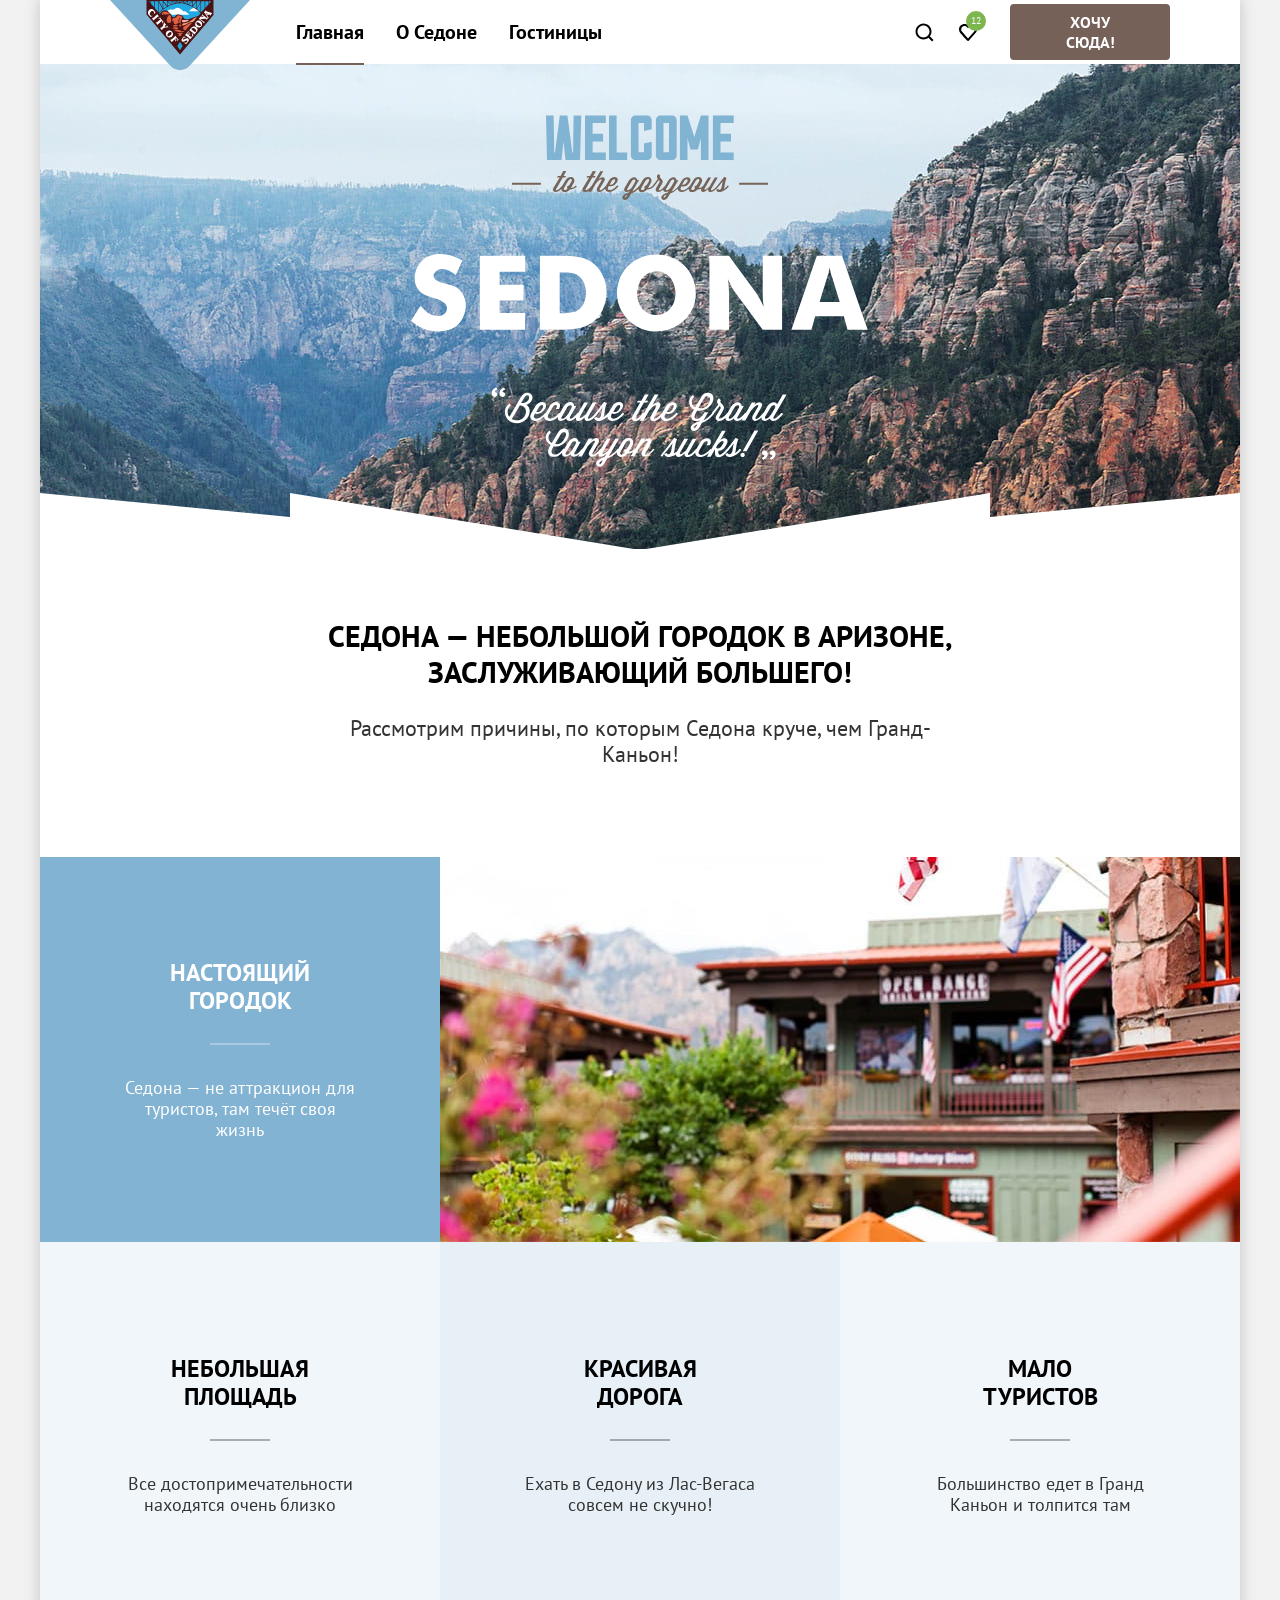
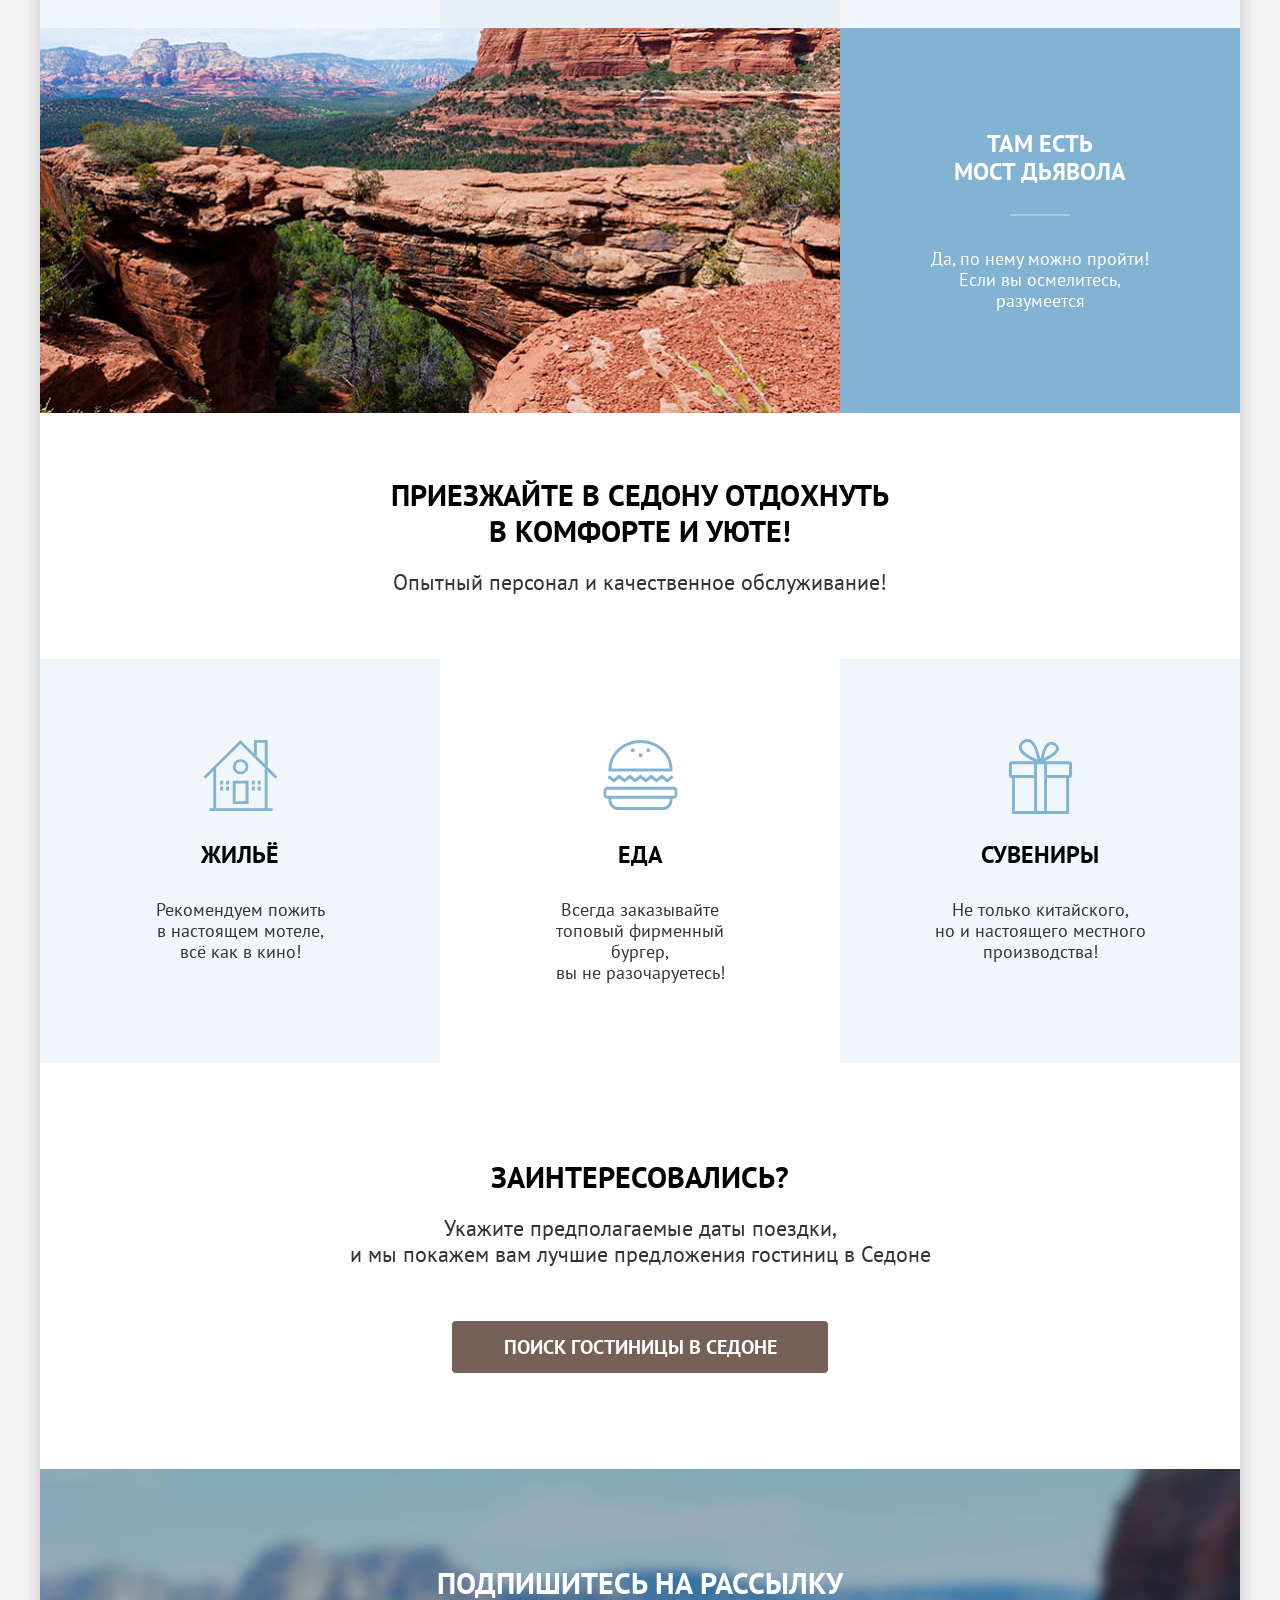
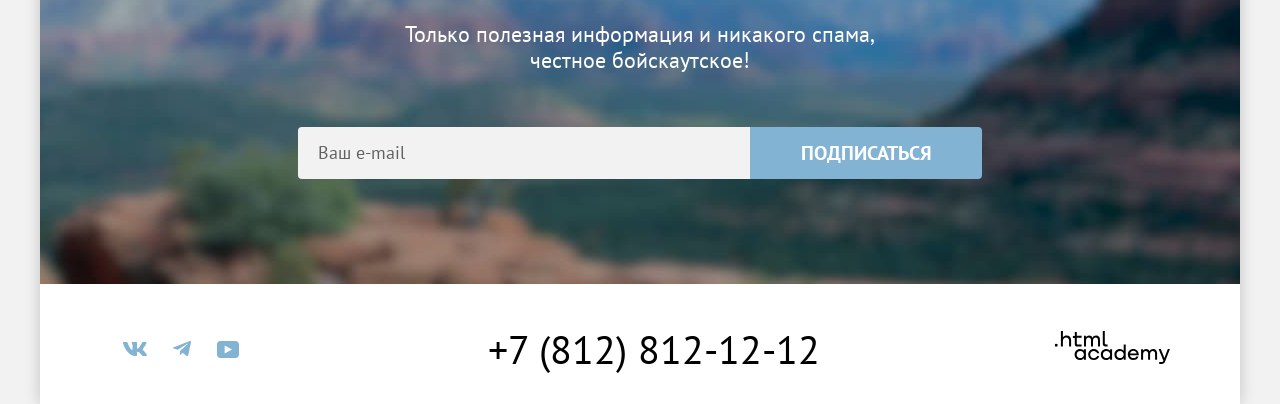
==== commit cf0f5990: "feat: довести до pixel perfect, добавить скрипт модального окна (pixel perfect fixes, add modal scri" ====
--- a/index.html
+++ b/index.html
@@ -306,5 +306,6 @@
         </div>
       </div>
     </div>
+    <script src="scripts/script.js"></script>
   </body>
 </html>
--- a/styles/styles.css
+++ b/styles/styles.css
@@ -289,7 +289,7 @@
 
 .user-menu {
   display: flex;
-  justify-content: space-between;
+  flex-wrap: wrap;
   align-items: center;
   margin: 0;
   margin-left: auto;
@@ -300,21 +300,22 @@
   .user-menu__link {
     position: relative;
     display: block;
-    padding: 20px 15px;
+    padding: 20px 12px 17px;
     text-decoration: none;
     color: var(--color-black);
     outline: none;
   }
 
   .user-menu__button {
+    margin-left: 20px;
+    padding-inline: 34px;
     width: 160px;
-    padding-inline: 34px;
   }
 
   .user-menu__count {
     position: absolute;
     top: 9px;
-    left: 23px;
+    left: 20px;
     padding: 5px 4px;
     min-width: 20px;
     height: 20px;
@@ -548,14 +549,14 @@
 }
 
 .services__item--food::before {
-  width: 74px;
-  height: 70px;
+  width: 75px;
+  height: 72px;
   background-image: url('../images/decorative-icons/services-burger-icon.svg');
 }
 
 .services__item--souvenirs::before {
-  width: 64px;
-  height: 76px;
+  width: 76px;
+  height: 75px;
   background-image: url('../images/decorative-icons/services-gift-icon.svg');
 }
 
@@ -658,6 +659,10 @@
     outline-offset: -3px;
   }
 
+  .subscription__email:disabled {
+    background-color: var(--color-black-20);
+  }
+
   .subscription__button {
     padding-inline: 15px;
     min-width: 232px;
@@ -688,7 +693,7 @@
 
 .social-links__list {
   display: flex;
-  justify-content: space-between;
+  justify-content: space-around;
   align-items: center;
   margin: 0;
   padding: 0;
@@ -881,6 +886,7 @@
     font-size: 20px;
     font-weight: 700;
     line-height: 24px;
+    text-transform: capitalize;
   }
 
   .filters__group-list {
@@ -919,6 +925,10 @@
 
   .filters__control-input:active + .filters__control-mark {
     opacity: 0.3;
+  }
+
+  .filters__control-input:disabled + .filters__control-mark {
+    opacity: 0.1;
   }
 
   .filters__control-input:checked + .filters__control-mark--check {
@@ -950,7 +960,7 @@
     display: flex;
     gap: 2px;
     max-width: 100%;
-    margin-bottom: 50px;
+    margin-bottom: 43px;
   }
 
   .filters__price-input {
@@ -982,6 +992,10 @@
     background-color: var(--color-light-gray);
     outline: 3px solid var(--color-blue-alt);
     outline-offset: -3px;
+  }
+
+  .filters__price-input:disabled {
+    background-color: var(--color-white-30);
   }
 
   .filters__price-input--from {
@@ -1036,9 +1050,11 @@
     cursor: grab;
     transition: box-shadow 0.1s ease-out;
   }
+
   .filters__range-thumb:hover {
     box-shadow: 0 4px 10px 0 var(--color-black-20);
   }
+
   .filters__range-thumb:focus-visible {
     box-shadow: 0 4px 10px 0 var(--color-black-20);
     outline: 3px solid var(--color-blue-alt);
@@ -1050,6 +1066,10 @@
     outline: 2px solid var(--color-blue-alt);
   }
 
+  .filters__range-thumb:disabled {
+    pointer-events: none;
+  }
+
   .filters__range-thumb--min {
     left: 0;
   }
@@ -1062,7 +1082,7 @@
     display: flex;
     flex-direction: column;
     gap: 32px;
-    padding-top: 56px;
+    padding-top: 55px;
     width: 190px;
   }
 }
@@ -1078,7 +1098,7 @@
   .hotel-results__title {
     margin: 0;
     margin-right: 200px;
-    width: 340px;
+    width: 338px;
     font-size: 30px;
     font-weight: 700;
     line-height: 36px;
@@ -1087,11 +1107,11 @@
 
   .hotel-results__select {
     margin-right: auto;
-    padding: 14px 40px 14px 20px;
+    padding: 11px 40px 13px 20px;
     width: 292px;
     background-image: url('../images/decorative-icons/sort-select-arrow.svg');
     background-repeat: no-repeat;
-    background-position: center right 20px;
+    background-position: center right 18px;
     background-size: 12px 7px;
     border: 2px solid var(--color-light-gray);
     border-radius: 4px;
@@ -1129,6 +1149,7 @@
 .sort-list {
   display: flex;
   justify-content: space-between;
+  align-self: baseline;
   margin: 0;
   padding: 0;
   width: 160px;
@@ -1166,7 +1187,7 @@
   display: grid;
   grid-template-columns: repeat(2, 1fr);
   grid-template-rows: auto 1fr;
-  gap: 16px 20px;
+  gap: 14px 20px;
   padding: 20px;
   min-height: 438px;
   width: 340px;
@@ -1194,7 +1215,7 @@
 
   .hotel-card__title {
     margin-bottom: 0;
-    margin-top: 16px;
+    margin-top: 12px;
     font-size: 24px;
     font-weight: 700;
     line-height: 28px;
@@ -1266,6 +1287,7 @@
     text-transform: uppercase;
     color: var(--color-white);
     transition: all 0.1s ease-out;
+    outline: none;
   }
 
   .pagination__link[href] {
@@ -1279,6 +1301,7 @@
 
   .pagination__link[href]:active {
     color: var(--color-white-30);
+    border: 1px solid transparent;
   }
 
   .pagination__link--dots {
@@ -1548,6 +1571,11 @@
   opacity: 0.3;
 }
 
+.modal__close-button:disabled {
+  background-color: var(--color-black-20);
+  pointer-events: none;
+}
+
 .modal__input::placeholder {
   color: var(--color-black-60);
 }
@@ -1566,6 +1594,11 @@
   outline-offset: -3px;
 }
 
+.modal__input:disabled {
+  background-color: var(--color-black-20);
+  pointer-events: none;
+}
+
 .modal__calendar-button:hover,
 .modal__calendar-button:focus-visible {
   opacity: 1;
@@ -1588,6 +1621,11 @@
   color: var(--color-black-20);
 }
 
+.modal__counter-button:disabled {
+  background-color: var(--color-black-20);
+  pointer-events: none;
+}
+
 .modal__tooltip-button:hover + .modal__tooltip,
 .modal__tooltip-button:focus-visible + .modal__tooltip {
   display: block;
